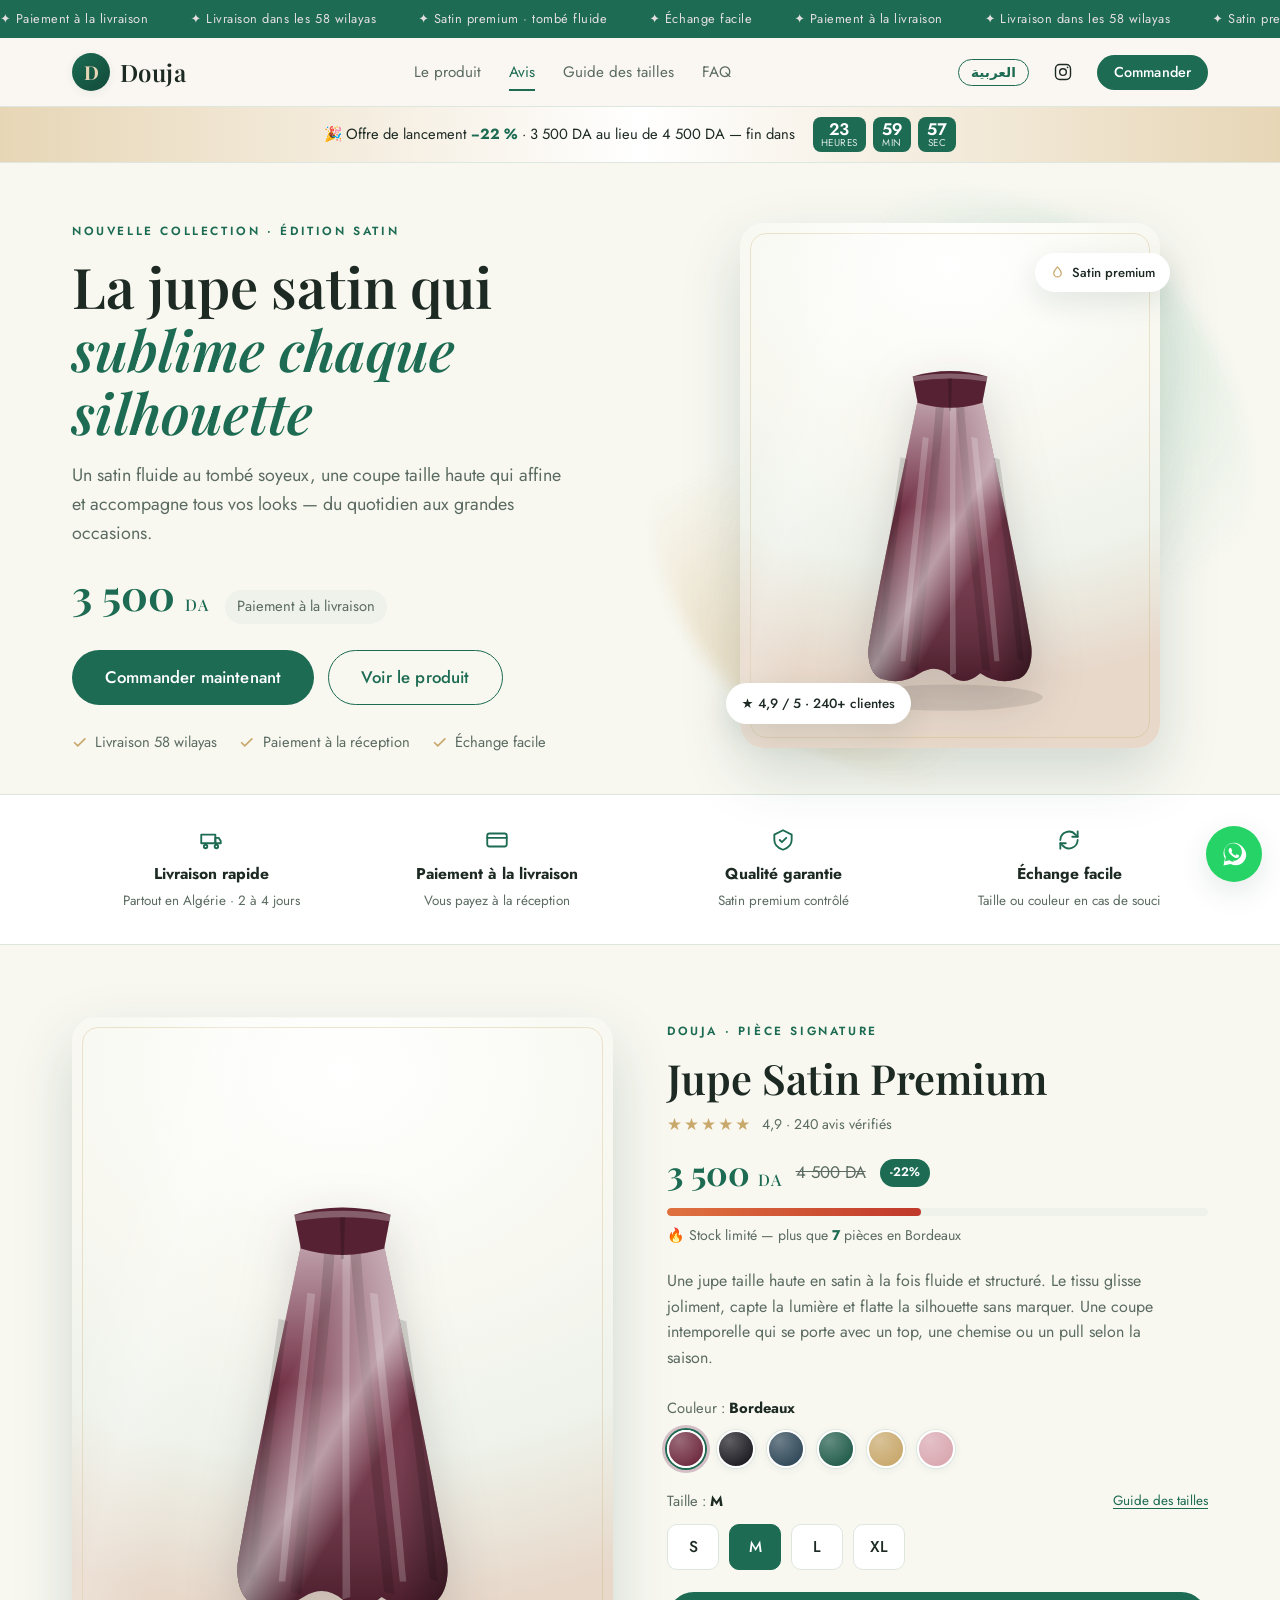
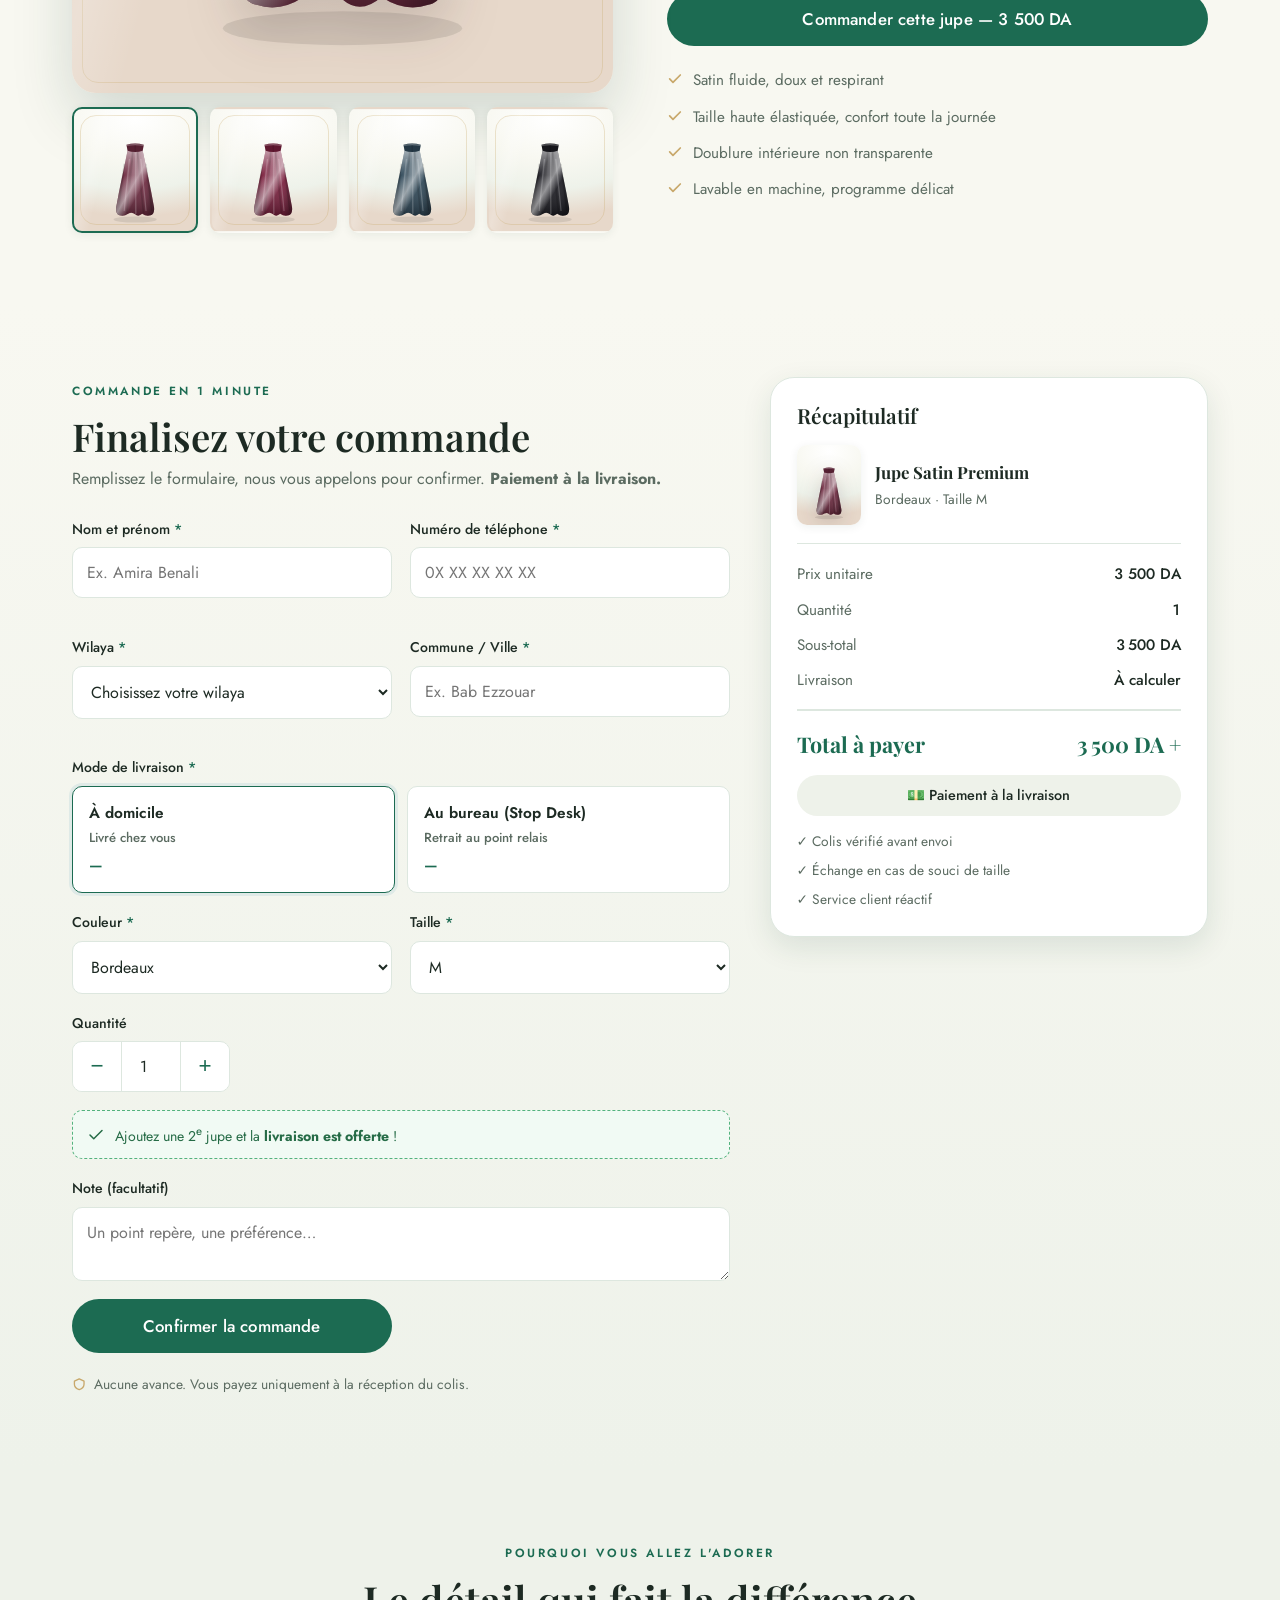
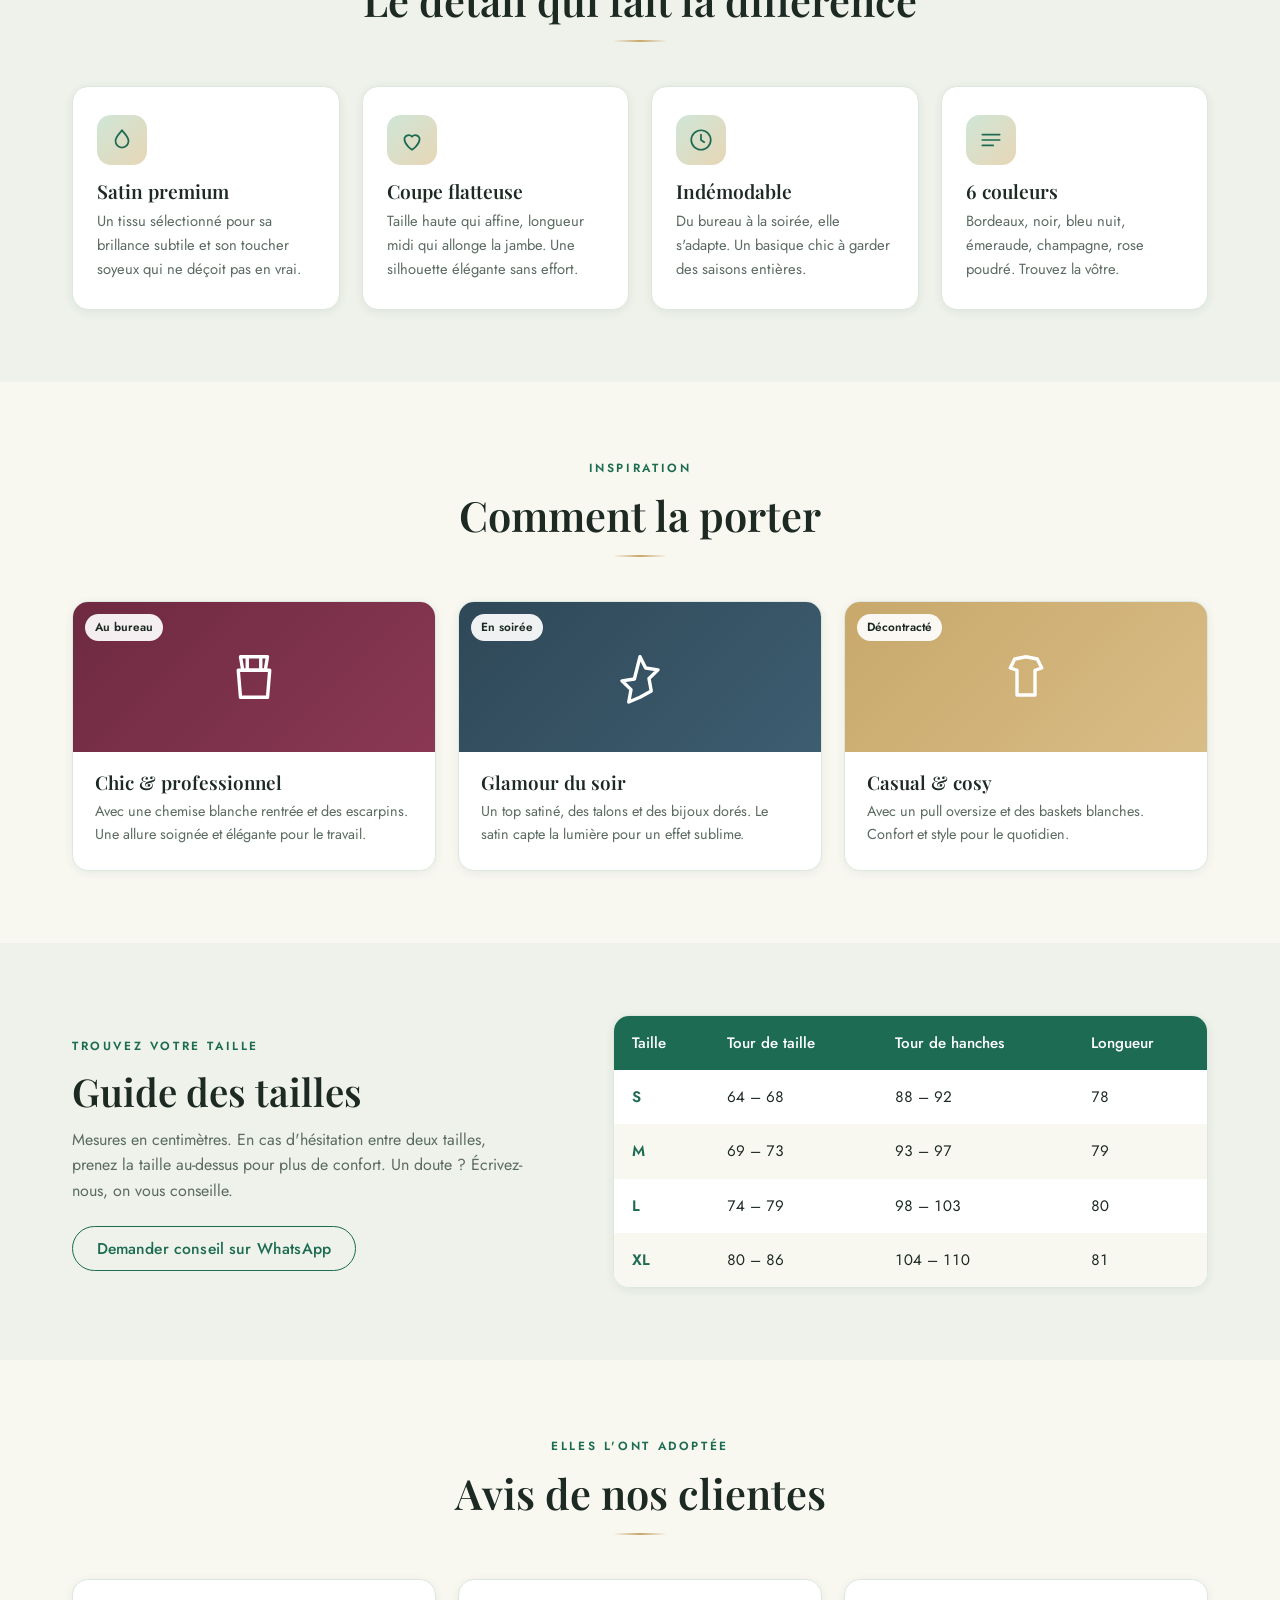
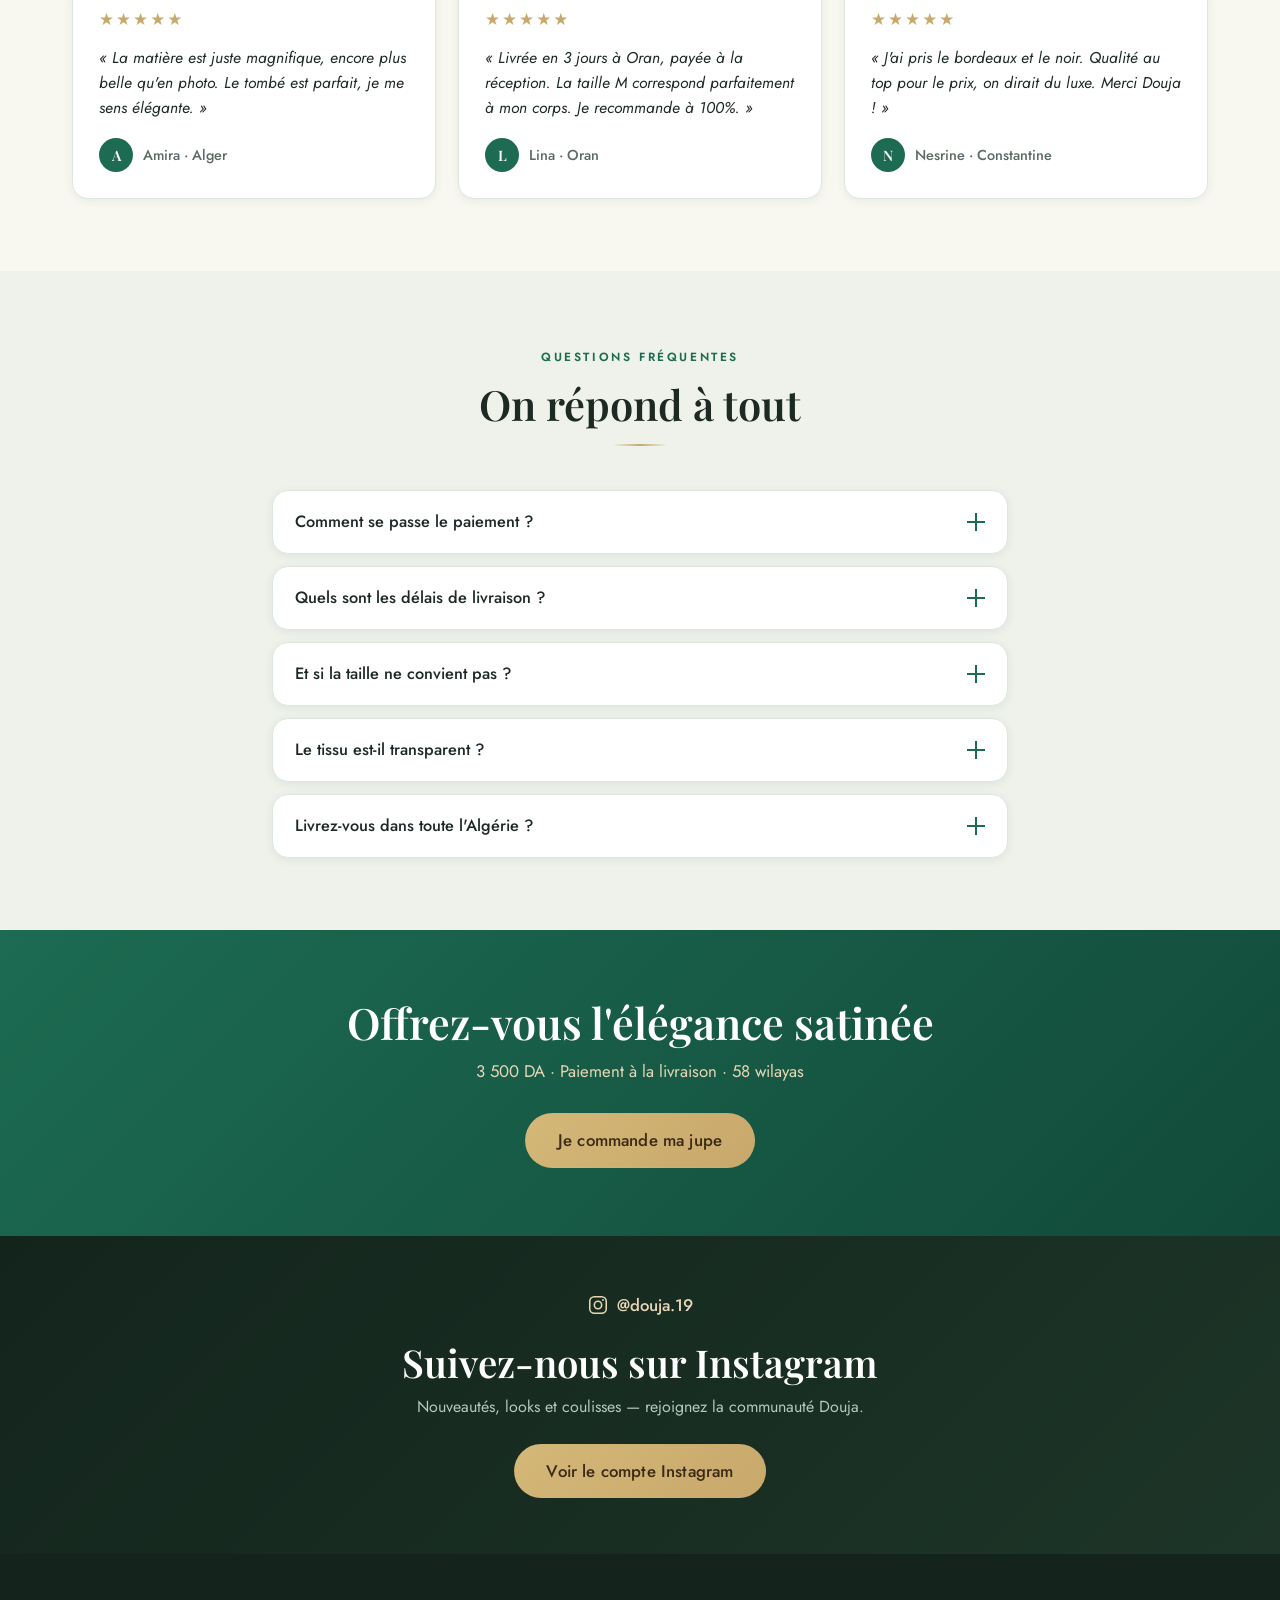
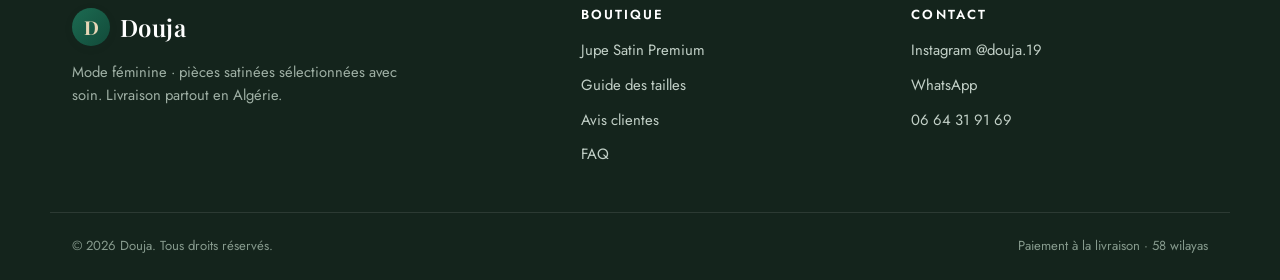
==== index.html @ 41f01203 "Palette verte emeraude/or, commande remontee apres le produit, correction chevauchement boutons mobi" ====
<!DOCTYPE html>
<html lang="fr">
<head>
<meta charset="UTF-8" />
<meta name="viewport" content="width=device-width, initial-scale=1" />
<title>Douja · Jupe Satin Premium — 3500 DA | Livraison 58 wilayas</title>
<meta name="description" content="Jupe en satin premium au tombé fluide et élégant. 3500 DA. Paiement à la livraison partout en Algérie. Commandez en 1 minute." />
<meta name="theme-color" content="#1c6b52" />
<meta name="robots" content="index, follow" />
<link rel="canonical" href="https://youcef1712.github.io/douja-boutique/" />

<!-- Open Graph (partage Instagram / WhatsApp / Facebook) -->
<meta property="og:type" content="product" />
<meta property="og:site_name" content="Douja" />
<meta property="og:title" content="Jupe Satin Premium — Douja" />
<meta property="og:description" content="Élégance satinée · 3500 DA · Paiement à la livraison · 58 wilayas" />
<meta property="og:image" content="https://youcef1712.github.io/douja-boutique/images/og.svg" />
<meta property="og:image:width" content="1200" />
<meta property="og:image:height" content="630" />
<meta property="og:url" content="https://youcef1712.github.io/douja-boutique/" />
<meta property="og:locale" content="fr_DZ" />
<meta property="og:locale:alternate" content="ar_DZ" />

<!-- Twitter Card -->
<meta name="twitter:card" content="summary_large_image" />
<meta name="twitter:title" content="Jupe Satin Premium — Douja" />
<meta name="twitter:description" content="Élégance satinée · 3500 DA · Paiement à la livraison · 58 wilayas" />
<meta name="twitter:image" content="https://youcef1712.github.io/douja-boutique/images/og.svg" />

<!-- Mobile / PWA -->
<meta name="apple-mobile-web-app-capable" content="yes" />
<meta name="apple-mobile-web-app-title" content="Douja" />
<meta name="mobile-web-app-capable" content="yes" />

<!-- Favicon (logo D) -->
<link rel="icon" href="data:image/svg+xml,%3Csvg xmlns='http://www.w3.org/2000/svg' viewBox='0 0 64 64'%3E%3Ccircle cx='32' cy='32' r='32' fill='%231c6b52'/%3E%3Ctext x='32' y='45' font-family='Georgia,serif' font-size='40' fill='%23e7d6b6' text-anchor='middle'%3ED%3C/text%3E%3C/svg%3E" />
<link rel="apple-touch-icon" href="data:image/svg+xml,%3Csvg xmlns='http://www.w3.org/2000/svg' viewBox='0 0 64 64'%3E%3Ccircle cx='32' cy='32' r='32' fill='%231c6b52'/%3E%3Ctext x='32' y='45' font-family='Georgia,serif' font-size='40' fill='%23e7d6b6' text-anchor='middle'%3ED%3C/text%3E%3C/svg%3E" />
<link rel="manifest" href="site.webmanifest" />

<!-- Données structurées (SEO / Google) -->
<script type="application/ld+json">
{
  "@context": "https://schema.org/",
  "@type": "Product",
  "name": "Jupe Satin Premium",
  "description": "Jupe en satin premium, taille haute, tombé fluide. Disponible en 6 couleurs.",
  "brand": { "@type": "Brand", "name": "Douja" },
  "aggregateRating": { "@type": "AggregateRating", "ratingValue": "4.9", "reviewCount": "240" },
  "offers": {
    "@type": "Offer",
    "priceCurrency": "DZD",
    "price": "3500",
    "availability": "https://schema.org/InStock",
    "areaServed": "DZ"
  }
}
</script>

<link rel="preconnect" href="https://fonts.googleapis.com" />
<link rel="preconnect" href="https://fonts.gstatic.com" crossorigin />
<link href="https://fonts.googleapis.com/css2?family=Playfair+Display:ital,wght@0,500;0,600;0,700;1,500&family=Jost:wght@300;400;500;600&display=swap" rel="stylesheet" />
<link rel="stylesheet" href="css/styles.css" />
</head>
<body>

<!-- Barre d'annonce -->
<div class="announce">
  <div class="announce__track">
    <span data-i18n="ann.cod">✦ Paiement à la livraison</span>
    <span data-i18n="ann.deliver">✦ Livraison dans les 58 wilayas</span>
    <span data-i18n="ann.satin">✦ Satin premium · tombé fluide</span>
    <span data-i18n="ann.exchange">✦ Échange facile</span>
    <span data-i18n="ann.cod">✦ Paiement à la livraison</span>
    <span data-i18n="ann.deliver">✦ Livraison dans les 58 wilayas</span>
    <span data-i18n="ann.satin">✦ Satin premium · tombé fluide</span>
    <span data-i18n="ann.exchange">✦ Échange facile</span>
  </div>
</div>

<!-- Header -->
<header class="header" id="top">
  <div class="container header__inner">
    <a href="#top" class="brand" aria-label="Douja, accueil">
      <span class="brand__mark">D</span>
      <span class="brand__name">Douja</span>
    </a>
    <nav class="nav" aria-label="Navigation principale">
      <a href="#produit" data-i18n="nav.product">Le produit</a>
      <a href="#avis" data-i18n="nav.reviews">Avis</a>
      <a href="#guide" data-i18n="nav.sizes">Guide des tailles</a>
      <a href="#faq" data-i18n="nav.faq">FAQ</a>
    </nav>
    <div class="header__actions">
      <button class="lang-btn" id="langBtn" aria-label="Changer de langue / تغيير اللغة">العربية</button>
      <a class="icon-link" href="https://www.instagram.com/douja.19" target="_blank" rel="noopener" aria-label="Instagram Douja">
        <svg viewBox="0 0 24 24" width="20" height="20" fill="none" stroke="currentColor" stroke-width="1.7"><rect x="3" y="3" width="18" height="18" rx="5"/><circle cx="12" cy="12" r="4"/><circle cx="17.5" cy="6.5" r="1" fill="currentColor" stroke="none"/></svg>
      </a>
      <a class="btn btn--primary btn--sm" href="#commander" data-i18n="cta.order">Commander</a>
    </div>
  </div>
</header>

<!-- Bande promo + compte à rebours -->
<div class="promo-strip">
  <div class="container promo-strip__inner">
    <span class="promo-strip__txt" data-i18n="promo.txt">🎉 Offre de lancement <b>−22 %</b> · 3 500 DA au lieu de 4 500 DA — fin dans</span>
    <span class="countdown" id="countdown" aria-label="Temps restant de l'offre">
      <span class="cd"><b id="cdH">00</b><small data-i18n="cd.hours">HEURES</small></span>
      <span class="cd"><b id="cdM">00</b><small data-i18n="cd.min">MIN</small></span>
      <span class="cd"><b id="cdS">00</b><small data-i18n="cd.sec">SEC</small></span>
    </span>
  </div>
</div>

<!-- Hero -->
<section class="hero">
  <div class="container hero__grid">
    <div class="hero__copy">
      <span class="eyebrow" data-i18n="hero.eyebrow">Nouvelle collection · Édition satin</span>
      <h1 data-i18n="hero.title">La jupe satin qui<br><em>sublime chaque silhouette</em></h1>
      <p class="lede" data-i18n="hero.lede">Un satin fluide au tombé soyeux, une coupe taille haute qui affine et accompagne tous vos looks — du quotidien aux grandes occasions.</p>

      <div class="hero__price">
        <span class="price">3 500 <small>DA</small></span>
        <span class="price-note" data-i18n="price.note">Paiement à la livraison</span>
      </div>

      <div class="hero__cta">
        <a href="#commander" class="btn btn--primary btn--lg" data-i18n="hero.cta1">Commander maintenant</a>
        <a href="#produit" class="btn btn--ghost btn--lg" data-i18n="hero.cta2">Voir le produit</a>
      </div>

      <ul class="hero__trust">
        <li><svg viewBox="0 0 24 24" class="ic"><path d="M20 6 9 17l-5-5"/></svg> <span data-i18n="hero.trust1">Livraison 58 wilayas</span></li>
        <li><svg viewBox="0 0 24 24" class="ic"><path d="M20 6 9 17l-5-5"/></svg> <span data-i18n="hero.trust2">Paiement à la réception</span></li>
        <li><svg viewBox="0 0 24 24" class="ic"><path d="M20 6 9 17l-5-5"/></svg> <span data-i18n="hero.trust3">Échange facile</span></li>
      </ul>
    </div>

    <div class="hero__visual">
      <div class="hero__card">
        <div class="product-photo" data-color="#6e2a40" id="heroPhoto" role="img" aria-label="Jupe satin"></div>
        <div class="hero__badge" data-i18n="hero.badge">★ 4,9 / 5 · 240+ clientes</div>
        <div class="hero__chip">
          <svg viewBox="0 0 24 24" fill="none" stroke="currentColor" stroke-width="2" stroke-linecap="round" stroke-linejoin="round"><path d="M12 3c3 4 6 6 6 10a6 6 0 0 1-12 0c0-4 3-6 6-10z"/></svg>
          <span data-i18n="hero.chip">Satin premium</span>
        </div>
      </div>
      <div class="hero__blob"></div>
    </div>
  </div>
</section>

<!-- Bandeau de confiance -->
<section class="trust-bar">
  <div class="container trust-bar__grid">
    <div class="trust">
      <svg viewBox="0 0 24 24" class="ic-lg"><path d="M3 7h13v8H3z"/><path d="M16 10h3l2 3v2h-5z"/><circle cx="7" cy="18" r="1.6"/><circle cx="17" cy="18" r="1.6"/></svg>
      <b data-i18n="trust.fast.t">Livraison rapide</b><span data-i18n="trust.fast.s">Partout en Algérie · 2 à 4 jours</span>
    </div>
    <div class="trust">
      <svg viewBox="0 0 24 24" class="ic-lg"><rect x="3" y="6" width="18" height="12" rx="2"/><path d="M3 10h18"/></svg>
      <b data-i18n="trust.cod.t">Paiement à la livraison</b><span data-i18n="trust.cod.s">Vous payez à la réception</span>
    </div>
    <div class="trust">
      <svg viewBox="0 0 24 24" class="ic-lg"><path d="M12 3l8 4v5c0 5-3.5 7.5-8 9-4.5-1.5-8-4-8-9V7z"/><path d="M9 12l2 2 4-4"/></svg>
      <b data-i18n="trust.qual.t">Qualité garantie</b><span data-i18n="trust.qual.s">Satin premium contrôlé</span>
    </div>
    <div class="trust">
      <svg viewBox="0 0 24 24" class="ic-lg"><path d="M4 12a8 8 0 0 1 14-5l2 2"/><path d="M20 4v5h-5"/><path d="M20 12a8 8 0 0 1-14 5l-2-2"/><path d="M4 20v-5h5"/></svg>
      <b data-i18n="trust.exch.t">Échange facile</b><span data-i18n="trust.exch.s">Taille ou couleur en cas de souci</span>
    </div>
  </div>
</section>

<!-- Produit -->
<section class="section" id="produit">
  <div class="container product">
    <div class="product__gallery">
      <div class="product__main product-photo" id="mainPhoto" data-color="#6e2a40" role="img" aria-label="Jupe satin couleur sélectionnée"></div>
      <div class="product__thumbs" id="thumbs">
        <button class="thumb is-active product-photo" data-img="1" data-color="#6e2a40" aria-label="Vue 1"></button>
        <button class="thumb product-photo" data-img="2" data-color="#7a1f3d" aria-label="Vue 2"></button>
        <button class="thumb product-photo" data-img="3" data-color="#2f4858" aria-label="Vue 3"></button>
        <button class="thumb product-photo" data-img="4" data-color="#1c1c22" aria-label="Vue 4"></button>
      </div>
    </div>

    <div class="product__info">
      <span class="eyebrow" data-i18n="prod.eyebrow">Douja · Pièce signature</span>
      <h2 data-i18n="prod.title">Jupe Satin Premium</h2>
      <div class="rating">
        <span class="stars" aria-hidden="true">★★★★★</span>
        <span class="rating__text" data-i18n="prod.rating">4,9 · 240 avis vérifiés</span>
      </div>

      <div class="product__price">
        <span class="price price--md">3 500 <small>DA</small></span>
        <span class="price-strike">4 500 DA</span>
        <span class="tag-sale">-22%</span>
      </div>

      <div class="stock">
        <div class="stock__bar"><span id="stockFill" style="width:30%"></span></div>
        <p class="stock__txt"><span data-i18n="stock.pre">🔥 Stock limité — plus que</span> <strong id="stockLeft">7</strong> <span data-i18n="stock.mid">pièces en</span> <span id="stockColor">Bordeaux</span></p>
      </div>

      <p class="product__desc" data-i18n="prod.desc">Une jupe taille haute en satin à la fois fluide et structuré. Le tissu glisse joliment, capte la lumière et flatte la silhouette sans marquer. Une coupe intemporelle qui se porte avec un top, une chemise ou un pull selon la saison.</p>

      <!-- Couleur -->
      <div class="opt">
        <div class="opt__label"><span data-i18n="opt.color">Couleur :</span> <strong id="colorName">Bordeaux</strong></div>
        <div class="swatches" id="swatches" role="radiogroup" aria-label="Couleur">
          <button class="swatch is-active" style="--c:#6e2a40" data-name="Bordeaux" role="radio" aria-checked="true" aria-label="Bordeaux"></button>
          <button class="swatch" style="--c:#1c1c22" data-name="Noir" role="radio" aria-checked="false" aria-label="Noir"></button>
          <button class="swatch" style="--c:#2f4858" data-name="Bleu nuit" role="radio" aria-checked="false" aria-label="Bleu nuit"></button>
          <button class="swatch" style="--c:#1f5c4a" data-name="Émeraude" role="radio" aria-checked="false" aria-label="Émeraude"></button>
          <button class="swatch" style="--c:#c8a86b" data-name="Champagne" role="radio" aria-checked="false" aria-label="Champagne"></button>
          <button class="swatch" style="--c:#d9a7b0" data-name="Rose poudré" role="radio" aria-checked="false" aria-label="Rose poudré"></button>
        </div>
      </div>

      <!-- Taille -->
      <div class="opt">
        <div class="opt__label"><span data-i18n="opt.size">Taille :</span> <strong id="sizeName">M</strong> <a href="#guide" class="opt__guide" data-i18n="opt.guide">Guide des tailles</a></div>
        <div class="sizes" id="sizes" role="radiogroup" aria-label="Taille">
          <button class="size" data-size="S" role="radio" aria-checked="false">S</button>
          <button class="size is-active" data-size="M" role="radio" aria-checked="true">M</button>
          <button class="size" data-size="L" role="radio" aria-checked="false">L</button>
          <button class="size" data-size="XL" role="radio" aria-checked="false">XL</button>
        </div>
      </div>

      <a href="#commander" class="btn btn--primary btn--lg btn--block" id="toOrderBtn" data-i18n="cta.orderThis">Commander cette jupe — 3 500 DA</a>

      <ul class="product__points">
        <li><svg viewBox="0 0 24 24" class="ic"><path d="M20 6 9 17l-5-5"/></svg> <span data-i18n="prod.p1">Satin fluide, doux et respirant</span></li>
        <li><svg viewBox="0 0 24 24" class="ic"><path d="M20 6 9 17l-5-5"/></svg> <span data-i18n="prod.p2">Taille haute élastiquée, confort toute la journée</span></li>
        <li><svg viewBox="0 0 24 24" class="ic"><path d="M20 6 9 17l-5-5"/></svg> <span data-i18n="prod.p3">Doublure intérieure non transparente</span></li>
        <li><svg viewBox="0 0 24 24" class="ic"><path d="M20 6 9 17l-5-5"/></svg> <span data-i18n="prod.p4">Lavable en machine, programme délicat</span></li>
      </ul>
    </div>
  </div>
</section>

<!-- Atouts -->
<section class="section section--soft" id="atouts">
  <div class="container">
    <div class="section__head">
      <span class="eyebrow" data-i18n="feat.eyebrow">Pourquoi vous allez l'adorer</span>
      <h2 data-i18n="feat.head">Le détail qui fait la différence</h2>
    </div>
    <div class="features">
      <article class="feature">
        <div class="feature__ic"><svg viewBox="0 0 24 24"><path d="M12 3c3 4 6 6 6 10a6 6 0 0 1-12 0c0-4 3-6 6-10z"/></svg></div>
        <h3 data-i18n="feat1.t">Satin premium</h3>
        <p data-i18n="feat1.p">Un tissu sélectionné pour sa brillance subtile et son toucher soyeux qui ne déçoit pas en vrai.</p>
      </article>
      <article class="feature">
        <div class="feature__ic"><svg viewBox="0 0 24 24"><path d="M12 21s-7-4.5-7-10a4 4 0 0 1 7-2 4 4 0 0 1 7 2c0 5.5-7 10-7 10z"/></svg></div>
        <h3 data-i18n="feat2.t">Coupe flatteuse</h3>
        <p data-i18n="feat2.p">Taille haute qui affine, longueur midi qui allonge la jambe. Une silhouette élégante sans effort.</p>
      </article>
      <article class="feature">
        <div class="feature__ic"><svg viewBox="0 0 24 24"><circle cx="12" cy="12" r="9"/><path d="M12 7v5l3 2"/></svg></div>
        <h3 data-i18n="feat3.t">Indémodable</h3>
        <p data-i18n="feat3.p">Du bureau à la soirée, elle s'adapte. Un basique chic à garder des saisons entières.</p>
      </article>
      <article class="feature">
        <div class="feature__ic"><svg viewBox="0 0 24 24"><path d="M4 7h16M4 12h16M4 17h10"/></svg></div>
        <h3 data-i18n="feat4.t">6 couleurs</h3>
        <p data-i18n="feat4.p">Bordeaux, noir, bleu nuit, émeraude, champagne, rose poudré. Trouvez la vôtre.</p>
      </article>
    </div>
  </div>
</section>

<!-- Lookbook -->
<section class="section" id="looks">
  <div class="container">
    <div class="section__head">
      <span class="eyebrow" data-i18n="looks.eyebrow">Inspiration</span>
      <h2 data-i18n="looks.head">Comment la porter</h2>
    </div>
    <div class="looks">
      <article class="look">
        <div class="look__top">
          <span class="look__tag" data-i18n="look1.tag">Au bureau</span>
          <svg viewBox="0 0 24 24"><path d="M6 3h12l-1 6H7z"/><path d="M5 9h14l-1 12H6z"/><path d="M9 3v6M15 3v6"/></svg>
        </div>
        <div class="look__body">
          <h3 data-i18n="look1.t">Chic & professionnel</h3>
          <p data-i18n="look1.p">Avec une chemise blanche rentrée et des escarpins. Une allure soignée et élégante pour le travail.</p>
        </div>
      </article>
      <article class="look">
        <div class="look__top">
          <span class="look__tag" data-i18n="look2.tag">En soirée</span>
          <svg viewBox="0 0 24 24"><path d="M12 3l2.5 5 5.5.8-4 3.9 1 5.5L12 21l-5 2.1 1-5.5-4-3.9 5.5-.8z"/></svg>
        </div>
        <div class="look__body">
          <h3 data-i18n="look2.t">Glamour du soir</h3>
          <p data-i18n="look2.p">Un top satiné, des talons et des bijoux dorés. Le satin capte la lumière pour un effet sublime.</p>
        </div>
      </article>
      <article class="look">
        <div class="look__top">
          <span class="look__tag" data-i18n="look3.tag">Décontracté</span>
          <svg viewBox="0 0 24 24"><path d="M7 4l5-1 5 1 2 4-3 1v11H8V9L5 8z"/></svg>
        </div>
        <div class="look__body">
          <h3 data-i18n="look3.t">Casual & cosy</h3>
          <p data-i18n="look3.p">Avec un pull oversize et des baskets blanches. Confort et style pour le quotidien.</p>
        </div>
      </article>
    </div>
  </div>
</section>

<!-- Guide des tailles -->
<section class="section section--soft" id="guide">
  <div class="container guide">
    <div class="guide__intro">
      <span class="eyebrow" data-i18n="guide.eyebrow">Trouvez votre taille</span>
      <h2 data-i18n="guide.head">Guide des tailles</h2>
      <p data-i18n="guide.p">Mesures en centimètres. En cas d'hésitation entre deux tailles, prenez la taille au-dessus pour plus de confort. Un doute ? Écrivez-nous, on vous conseille.</p>
      <a class="btn btn--ghost" href="https://wa.me/213664319169" target="_blank" rel="noopener" data-i18n="guide.btn">Demander conseil sur WhatsApp</a>
    </div>
    <div class="guide__table-wrap">
      <table class="guide__table">
        <thead>
          <tr><th data-i18n="th.size">Taille</th><th data-i18n="th.waist">Tour de taille</th><th data-i18n="th.hip">Tour de hanches</th><th data-i18n="th.len">Longueur</th></tr>
        </thead>
        <tbody>
          <tr><td>S</td><td>64 – 68</td><td>88 – 92</td><td>78</td></tr>
          <tr><td>M</td><td>69 – 73</td><td>93 – 97</td><td>79</td></tr>
          <tr><td>L</td><td>74 – 79</td><td>98 – 103</td><td>80</td></tr>
          <tr><td>XL</td><td>80 – 86</td><td>104 – 110</td><td>81</td></tr>
        </tbody>
      </table>
    </div>
  </div>
</section>

<!-- Avis -->
<section class="section" id="avis">
  <div class="container">
    <div class="section__head">
      <span class="eyebrow" data-i18n="rev.eyebrow">Elles l'ont adoptée</span>
      <h2 data-i18n="rev.head">Avis de nos clientes</h2>
    </div>
    <div class="reviews">
      <article class="review">
        <div class="stars">★★★★★</div>
        <p data-i18n="rev1.p">« La matière est juste magnifique, encore plus belle qu'en photo. Le tombé est parfait, je me sens élégante. »</p>
        <div class="review__who"><span class="avatar">A</span> <span data-i18n="rev1.who">Amira · Alger</span></div>
      </article>
      <article class="review">
        <div class="stars">★★★★★</div>
        <p data-i18n="rev2.p">« Livrée en 3 jours à Oran, payée à la réception. La taille M correspond parfaitement à mon corps. Je recommande à 100%. »</p>
        <div class="review__who"><span class="avatar">L</span> <span data-i18n="rev2.who">Lina · Oran</span></div>
      </article>
      <article class="review">
        <div class="stars">★★★★★</div>
        <p data-i18n="rev3.p">« J'ai pris le bordeaux et le noir. Qualité au top pour le prix, on dirait du luxe. Merci Douja ! »</p>
        <div class="review__who"><span class="avatar">N</span> <span data-i18n="rev3.who">Nesrine · Constantine</span></div>
      </article>
    </div>
  </div>
</section>

<!-- COMMANDE -->
<section class="section order" id="commander">
  <div class="container order__grid">
    <div class="order__form-wrap">
      <span class="eyebrow" data-i18n="order.eyebrow">Commande en 1 minute</span>
      <h2 data-i18n="order.head">Finalisez votre commande</h2>
      <p class="order__sub" data-i18n="order.sub">Remplissez le formulaire, nous vous appelons pour confirmer. <strong>Paiement à la livraison.</strong></p>

      <form class="form" id="orderForm" novalidate>
        <div class="field">
          <label for="fullname"><span data-i18n="f.name">Nom et prénom</span> <span class="req">*</span></label>
          <input id="fullname" name="fullname" type="text" autocomplete="name" placeholder="Ex. Amira Benali" data-i18n-ph="ph.name" required />
          <small class="error" data-for="fullname"></small>
        </div>

        <div class="field">
          <label for="phone"><span data-i18n="f.phone">Numéro de téléphone</span> <span class="req">*</span></label>
          <input id="phone" name="phone" type="tel" inputmode="tel" autocomplete="tel" placeholder="0X XX XX XX XX" data-i18n-ph="ph.phone" required />
          <small class="error" data-for="phone"></small>
        </div>

        <div class="field">
          <label for="wilaya"><span data-i18n="f.wilaya">Wilaya</span> <span class="req">*</span></label>
          <select id="wilaya" name="wilaya" required>
            <option value="" selected disabled data-i18n="ph.wilaya">Choisissez votre wilaya</option>
          </select>
          <small class="error" data-for="wilaya"></small>
        </div>

        <div class="field">
          <label for="commune"><span data-i18n="f.commune">Commune / Ville</span> <span class="req">*</span></label>
          <input id="commune" name="commune" type="text" placeholder="Ex. Bab Ezzouar" data-i18n-ph="ph.commune" required />
          <small class="error" data-for="commune"></small>
        </div>

        <div class="field field--full">
          <label><span data-i18n="f.delivery">Mode de livraison</span> <span class="req">*</span></label>
          <div class="radio-cards" id="delivery">
            <label class="radio-card is-active">
              <input type="radio" name="delivery" value="domicile" checked />
              <span class="radio-card__title" data-i18n="del.home.t">À domicile</span>
              <span class="radio-card__desc" data-i18n="del.home.d">Livré chez vous</span>
              <span class="radio-card__price" data-fee="domicile">—</span>
            </label>
            <label class="radio-card">
              <input type="radio" name="delivery" value="stopdesk" />
              <span class="radio-card__title" data-i18n="del.desk.t">Au bureau (Stop Desk)</span>
              <span class="radio-card__desc" data-i18n="del.desk.d">Retrait au point relais</span>
              <span class="radio-card__price" data-fee="stopdesk">—</span>
            </label>
          </div>
        </div>

        <div class="field">
          <label for="orderColor"><span data-i18n="f.color">Couleur</span> <span class="req">*</span></label>
          <select id="orderColor" name="color" required>
            <option value="Bordeaux" data-i18n="col.bordeaux">Bordeaux</option>
            <option value="Noir" data-i18n="col.noir">Noir</option>
            <option value="Bleu nuit" data-i18n="col.bleu">Bleu nuit</option>
            <option value="Émeraude" data-i18n="col.emeraude">Émeraude</option>
            <option value="Champagne" data-i18n="col.champagne">Champagne</option>
            <option value="Rose poudré" data-i18n="col.rose">Rose poudré</option>
          </select>
        </div>

        <div class="field">
          <label for="orderSize"><span data-i18n="f.size">Taille</span> <span class="req">*</span></label>
          <select id="orderSize" name="size" required>
            <option value="S">S</option>
            <option value="M" selected>M</option>
            <option value="L">L</option>
            <option value="XL">XL</option>
          </select>
        </div>

        <div class="field">
          <label for="qty" data-i18n="f.qty">Quantité</label>
          <div class="stepper">
            <button type="button" class="stepper__btn" data-step="-1" aria-label="Diminuer">−</button>
            <input id="qty" name="qty" type="number" min="1" max="10" value="1" inputmode="numeric" readonly />
            <button type="button" class="stepper__btn" data-step="1" aria-label="Augmenter">+</button>
          </div>
        </div>

        <div class="bundle-nudge" id="bundleNudge">
          <svg viewBox="0 0 24 24" fill="none" stroke-width="2" stroke-linecap="round" stroke-linejoin="round"><path d="M20 6 9 17l-5-5"/></svg>
          <span id="bundleText">Ajoutez une 2<sup>e</sup> jupe et la <strong>livraison est offerte</strong> !</span>
        </div>

        <div class="field field--full">
          <label for="note" data-i18n="f.note">Note (facultatif)</label>
          <textarea id="note" name="note" rows="2" placeholder="Un point repère, une préférence…" data-i18n-ph="ph.note"></textarea>
        </div>

        <button type="submit" class="btn btn--primary btn--lg btn--block" id="submitBtn" data-i18n="f.submit">
          Confirmer la commande
        </button>
        <p class="form__reassure">
          <svg viewBox="0 0 24 24" class="ic"><path d="M12 3l8 4v5c0 5-3.5 7.5-8 9-4.5-1.5-8-4-8-9V7z"/></svg>
          <span data-i18n="f.reassure">Aucune avance. Vous payez uniquement à la réception du colis.</span>
        </p>
      </form>
    </div>

    <!-- Récapitulatif -->
    <aside class="order__summary">
      <div class="summary">
        <h3 data-i18n="sum.title">Récapitulatif</h3>
        <div class="summary__item">
          <div class="summary__photo product-photo" id="summaryPhoto" data-color="#6e2a40"></div>
          <div>
            <b data-i18n="sum.prodName">Jupe Satin Premium</b>
            <span id="summaryVariant" class="summary__variant">Bordeaux · Taille M</span>
          </div>
        </div>
        <dl class="summary__lines">
          <div><dt data-i18n="sum.unit">Prix unitaire</dt><dd>3 500 DA</dd></div>
          <div><dt data-i18n="sum.qty">Quantité</dt><dd id="sumQty">1</dd></div>
          <div><dt data-i18n="sum.sub">Sous-total</dt><dd id="sumSub">3 500 DA</dd></div>
          <div><dt><span data-i18n="sum.ship">Livraison</span> <span id="sumWilaya" class="muted"></span></dt><dd id="sumShip">—</dd></div>
        </dl>
        <div class="summary__total">
          <span data-i18n="sum.total">Total à payer</span>
          <span id="sumTotal">—</span>
        </div>
        <p class="summary__cod" data-i18n="sum.cod">💵 Paiement à la livraison</p>
        <ul class="summary__assure">
          <li data-i18n="sum.a1">✓ Colis vérifié avant envoi</li>
          <li data-i18n="sum.a2">✓ Échange en cas de souci de taille</li>
          <li data-i18n="sum.a3">✓ Service client réactif</li>
        </ul>
      </div>
    </aside>
  </div>
</section>

<!-- FAQ -->
<section class="section section--soft" id="faq">
  <div class="container faq">
    <div class="section__head">
      <span class="eyebrow" data-i18n="faq.eyebrow">Questions fréquentes</span>
      <h2 data-i18n="faq.head">On répond à tout</h2>
    </div>
    <div class="accordion" id="accordion">
      <details>
        <summary><span data-i18n="q1">Comment se passe le paiement ?</span><span class="acc__plus"></span></summary>
        <p data-i18n="a1">Vous payez en espèces, à la réception du colis. Aucune avance ni carte bancaire n'est demandée.</p>
      </details>
      <details>
        <summary><span data-i18n="q2">Quels sont les délais de livraison ?</span><span class="acc__plus"></span></summary>
        <p data-i18n="a2">Comptez 2 à 4 jours ouvrables selon votre wilaya. Nous vous appelons pour confirmer avant l'expédition.</p>
      </details>
      <details>
        <summary><span data-i18n="q3">Et si la taille ne convient pas ?</span><span class="acc__plus"></span></summary>
        <p data-i18n="a3">Pas d'inquiétude : on organise un échange de taille ou de couleur. Contactez-nous via WhatsApp ou Instagram.</p>
      </details>
      <details>
        <summary><span data-i18n="q4">Le tissu est-il transparent ?</span><span class="acc__plus"></span></summary>
        <p data-i18n="a4">Non. La jupe est doublée à l'intérieur pour un rendu opaque et confortable.</p>
      </details>
      <details>
        <summary><span data-i18n="q5">Livrez-vous dans toute l'Algérie ?</span><span class="acc__plus"></span></summary>
        <p data-i18n="a5">Oui, nous livrons dans les 58 wilayas, à domicile ou au bureau (stop desk).</p>
      </details>
    </div>
  </div>
</section>

<!-- CTA final -->
<section class="cta-final">
  <div class="container cta-final__inner">
    <h2 data-i18n="cta.head">Offrez-vous l'élégance satinée</h2>
    <p data-i18n="cta.p">3 500 DA · Paiement à la livraison · 58 wilayas</p>
    <a href="#commander" class="btn btn--gold btn--lg" data-i18n="cta.btn">Je commande ma jupe</a>
  </div>
</section>

<!-- Bandeau Instagram -->
<section class="insta">
  <div class="container">
    <span class="insta__handle">
      <svg viewBox="0 0 24 24" fill="none" stroke="currentColor" stroke-width="1.7"><rect x="3" y="3" width="18" height="18" rx="5"/><circle cx="12" cy="12" r="4"/><circle cx="17.5" cy="6.5" r="1" fill="currentColor" stroke="none"/></svg>
      @douja.19
    </span>
    <h2 data-i18n="insta.head">Suivez-nous sur Instagram</h2>
    <p data-i18n="insta.p">Nouveautés, looks et coulisses — rejoignez la communauté Douja.</p>
    <a class="btn btn--lg" href="https://www.instagram.com/douja.19" target="_blank" rel="noopener" data-i18n="insta.btn">Voir le compte Instagram</a>
  </div>
</section>

<!-- Footer -->
<footer class="footer">
  <div class="container footer__grid">
    <div class="footer__brand">
      <a href="#top" class="brand brand--light">
        <span class="brand__mark">D</span><span class="brand__name">Douja</span>
      </a>
      <p data-i18n="foot.brandP">Mode féminine · pièces satinées sélectionnées avec soin. Livraison partout en Algérie.</p>
    </div>
    <div class="footer__col">
      <h4 data-i18n="foot.shop">Boutique</h4>
      <a href="#produit" data-i18n="foot.l1">Jupe Satin Premium</a>
      <a href="#guide" data-i18n="foot.l2">Guide des tailles</a>
      <a href="#avis" data-i18n="foot.l3">Avis clientes</a>
      <a href="#faq" data-i18n="foot.l4">FAQ</a>
    </div>
    <div class="footer__col">
      <h4 data-i18n="foot.contact">Contact</h4>
      <a href="https://www.instagram.com/douja.19" target="_blank" rel="noopener">Instagram @douja.19</a>
      <a href="https://wa.me/213664319169" target="_blank" rel="noopener">WhatsApp</a>
      <a href="tel:+213664319169">06 64 31 91 69</a>
    </div>
  </div>
  <div class="footer__bottom container">
    <span>© <span id="year"></span> Douja. <span data-i18n="foot.rights">Tous droits réservés.</span></span>
    <span data-i18n="foot.cod">Paiement à la livraison · 58 wilayas</span>
  </div>
</footer>

<!-- Barre commande mobile fixe -->
<div class="mobile-bar">
  <div class="mobile-bar__price">
    <small data-i18n="mb.name">Jupe Satin</small>
    <b>3 500 DA</b>
  </div>
  <a href="#commander" class="btn btn--primary" data-i18n="mb.order">Commander</a>
</div>

<!-- Bouton retour en haut -->
<button class="to-top" id="toTop" aria-label="Revenir en haut">
  <svg viewBox="0 0 24 24"><path d="M12 19V5M5 12l7-7 7 7"/></svg>
</button>

<!-- Bouton WhatsApp flottant -->
<a class="wa-float" href="https://wa.me/213664319169" target="_blank" rel="noopener" aria-label="Contacter sur WhatsApp">
  <svg viewBox="0 0 32 32" width="28" height="28" fill="currentColor"><path d="M16 3C9.4 3 4 8.4 4 15c0 2.1.6 4.1 1.6 5.9L4 29l8.3-1.6c1.7.9 3.6 1.4 5.7 1.4 6.6 0 12-5.4 12-12S22.6 3 16 3zm0 21.8c-1.8 0-3.5-.5-5-1.4l-.4-.2-4.9 1 1-4.8-.2-.4c-1-1.6-1.5-3.4-1.5-5.3 0-5.5 4.5-10 10-10s10 4.5 10 10-4.5 10.1-10 10.1zm5.5-7.5c-.3-.2-1.8-.9-2-1-.3-.1-.5-.2-.7.2-.2.3-.8 1-.9 1.1-.2.2-.3.2-.6.1-1.8-.9-3-1.6-4.2-3.6-.3-.5.3-.5.8-1.6.1-.2 0-.4 0-.5 0-.2-.7-1.7-1-2.3-.3-.6-.5-.5-.7-.5h-.6c-.2 0-.5.1-.8.4-.3.3-1 1-1 2.5s1.1 2.9 1.2 3.1c.2.2 2.1 3.2 5.1 4.5 3 1.3 3 .9 3.5.8.5 0 1.8-.7 2-1.4.3-.7.3-1.3.2-1.4-.1-.2-.3-.3-.6-.4z"/></svg>
</a>

<!-- Modal de confirmation -->
<div class="modal" id="confirmModal" aria-hidden="true">
  <div class="modal__overlay" data-close></div>
  <div class="modal__box" role="dialog" aria-modal="true" aria-labelledby="modalTitle">
    <button class="modal__close" data-close aria-label="Fermer">×</button>
    <div class="modal__check">
      <svg viewBox="0 0 24 24"><path d="M20 6 9 17l-5-5"/></svg>
    </div>
    <h3 id="modalTitle" data-i18n="modal.title">Commande reçue ! 🎉</h3>
    <p id="modalBody">Merci <strong id="modalName">!</strong> Votre commande est bien enregistrée. Nous vous appelons très vite au <strong id="modalPhone"></strong> pour la confirmer.</p>
    <div class="modal__recap" id="modalRecap"></div>
    <p class="modal__hint" data-i18n="modal.hint">Envoyez votre commande pour la valider — choisissez WhatsApp ou Instagram :</p>
    <a class="btn btn--wa btn--block" id="waConfirm" target="_blank" rel="noopener" href="#">
      <svg viewBox="0 0 32 32" width="18" height="18" fill="currentColor" aria-hidden="true"><path d="M16 3C9.4 3 4 8.4 4 15c0 2.1.6 4.1 1.6 5.9L4 29l8.3-1.6c1.7.9 3.6 1.4 5.7 1.4 6.6 0 12-5.4 12-12S22.6 3 16 3zm0 21.8c-1.8 0-3.5-.5-5-1.4l-.4-.2-4.9 1 1-4.8-.2-.4c-1-1.6-1.5-3.4-1.5-5.3 0-5.5 4.5-10 10-10s10 4.5 10 10-4.5 10.1-10 10.1z"/></svg>
      <span data-i18n="modal.wa">Envoyer sur WhatsApp</span>
    </a>
    <a class="btn btn--ig btn--block" id="igConfirm" target="_blank" rel="noopener" href="#">
      <svg viewBox="0 0 24 24" width="18" height="18" fill="none" stroke="currentColor" stroke-width="2" aria-hidden="true"><rect x="3" y="3" width="18" height="18" rx="5"/><circle cx="12" cy="12" r="4"/><circle cx="17.5" cy="6.5" r="1" fill="currentColor" stroke="none"/></svg>
      <span data-i18n="modal.ig">Commander sur Instagram</span>
    </a>
    <p class="modal__copied" id="copyFeedback" role="status" aria-live="polite" hidden data-i18n="modal.copied">✓ Commande copiée ! Collez-la (Ctrl+V / appui long) dans le message Instagram, puis envoyez.</p>
    <button class="btn btn--ghost btn--block" data-close data-i18n="modal.close">Fermer</button>
  </div>
</div>

<script src="js/script.js" defer></script>
</body>
</html>
---- css/styles.css ----
/* =========================================================
   Douja · Boutique Jupe Satin — Feuille de style
   Palette : champagne / bordeaux / or — élégance féminine
   ========================================================= */

:root{
  /* Couleurs — Émeraude · Or · Crème */
  --cream:#f8f8f1;
  --cream-2:#eef2ea;
  --ink:#1d2a23;
  --ink-soft:#5b6b61;
  --wine:#1c6b52;        /* vert émeraude (couleur de marque) */
  --wine-deep:#124a39;   /* vert forêt foncé */
  --gold:#c8a86b;
  --gold-soft:#e7d6b6;
  --rose:#cfe6d7;        /* vert sauge doux */
  --line:#dde7df;
  --white:#ffffff;
  --ok:#2f7d5b;
  --err:#c0392b;

  /* Type */
  --serif:"Playfair Display", Georgia, serif;
  --sans:"Jost", system-ui, -apple-system, "Segoe UI", sans-serif;

  /* Rayons & ombres */
  --r-sm:10px; --r-md:16px; --r-lg:24px; --r-pill:999px;
  --sh-sm:0 2px 10px rgba(18,60,45,.07);
  --sh-md:0 10px 30px rgba(18,60,45,.11);
  --sh-lg:0 24px 60px rgba(18,60,45,.17);

  --maxw:1180px;
  --ease:cubic-bezier(.22,.61,.36,1);
}

*{box-sizing:border-box}
html{scroll-behavior:smooth}
@media (prefers-reduced-motion:reduce){html{scroll-behavior:auto}}

body{
  margin:0;
  font-family:var(--sans);
  color:var(--ink);
  background:var(--cream);
  font-size:16px;
  line-height:1.6;
  -webkit-font-smoothing:antialiased;
  overflow-x:hidden;
}

h1,h2,h3,h4{font-family:var(--serif);font-weight:600;line-height:1.12;margin:0;color:var(--ink)}
p{margin:0}
a{color:inherit;text-decoration:none}
img{max-width:100%;display:block}

.container{width:100%;max-width:var(--maxw);margin:0 auto;padding:0 22px}

.eyebrow{
  display:inline-block;
  font-size:.74rem;letter-spacing:.22em;text-transform:uppercase;
  color:var(--wine);font-weight:600;margin-bottom:14px;
}
em{font-style:italic;color:var(--wine)}

/* ---------- Boutons ---------- */
.btn{
  --btn-bg:var(--wine);--btn-fg:#fff;
  display:inline-flex;align-items:center;justify-content:center;gap:.5em;
  font-family:var(--sans);font-weight:500;font-size:.98rem;letter-spacing:.01em;
  background:var(--btn-bg);color:var(--btn-fg);
  border:1px solid transparent;border-radius:var(--r-pill);
  padding:.85em 1.5em;cursor:pointer;
  transition:transform .2s var(--ease), box-shadow .2s var(--ease), background .2s, color .2s;
  text-align:center;line-height:1.1;
}
.btn:hover{transform:translateY(-2px);box-shadow:var(--sh-md)}
.btn:active{transform:translateY(0)}
.btn--primary{--btn-bg:var(--wine)}
.btn--primary:hover{background:var(--wine-deep)}
.btn--gold{--btn-bg:linear-gradient(135deg,#d4b878,#c8a86b);--btn-fg:#3a2a16}
.btn--ghost{--btn-bg:transparent;--btn-fg:var(--wine);border-color:var(--wine)}
.btn--ghost:hover{background:var(--wine);color:#fff}
.btn--wa{--btn-bg:#25d366;--btn-fg:#fff}
.btn--ig{--btn-bg:linear-gradient(135deg,#f09433,#e6683c 35%,#dc2743 60%,#cc2366 80%,#bc1888);--btn-fg:#fff}
.btn--sm{padding:.6em 1.1em;font-size:.9rem}
.btn--lg{padding:1.02em 1.9em;font-size:1.05rem}
.btn--block{display:flex;width:100%}

.ic{width:1.05em;height:1.05em;fill:none;stroke:currentColor;stroke-width:2.2;stroke-linecap:round;stroke-linejoin:round;flex:none}
.ic-lg{width:26px;height:26px;fill:none;stroke:var(--wine);stroke-width:1.7;stroke-linecap:round;stroke-linejoin:round}

/* ---------- Annonce défilante ---------- */
.announce{background:var(--wine);color:#f6e9ec;overflow:hidden;font-size:.8rem;letter-spacing:.04em}
.announce__track{display:flex;gap:42px;white-space:nowrap;padding:9px 0;width:max-content;animation:marq 22s linear infinite}
.announce__track span{opacity:.92}
@keyframes marq{to{transform:translateX(-50%)}}
@media (prefers-reduced-motion:reduce){.announce__track{animation:none;justify-content:center;width:100%}}

/* ---------- Header ---------- */
.header{position:sticky;top:0;z-index:100;background:rgba(251,247,242,.85);backdrop-filter:blur(12px);border-bottom:1px solid var(--line)}
.header__inner{display:flex;align-items:center;justify-content:space-between;height:68px;gap:20px}
.brand{display:flex;align-items:center;gap:10px}
.brand__mark{
  width:38px;height:38px;border-radius:50%;display:grid;place-items:center;
  background:linear-gradient(135deg,var(--wine),var(--wine-deep));color:var(--gold-soft);
  font-family:var(--serif);font-weight:700;font-size:1.2rem;box-shadow:var(--sh-sm);
}
.brand__name{font-family:var(--serif);font-size:1.5rem;font-weight:600;letter-spacing:.02em}
.brand--light .brand__name{color:#fff}
.nav{display:flex;gap:28px}
.nav a{font-size:.95rem;color:var(--ink-soft);font-weight:400;position:relative}
.nav a:hover{color:var(--wine)}
.nav a::after{content:"";position:absolute;left:0;bottom:-6px;width:0;height:1.5px;background:var(--wine);transition:width .25s var(--ease)}
.nav a:hover::after{width:100%}
.header__actions{display:flex;align-items:center;gap:14px}
.icon-link{color:var(--ink);display:grid;place-items:center;width:40px;height:40px;border-radius:50%;transition:.2s}
.icon-link:hover{color:var(--wine);background:var(--cream-2)}

/* ---------- Hero ---------- */
.hero{position:relative;padding:54px 0 40px}
.hero__grid{display:grid;grid-template-columns:1.05fr .95fr;gap:48px;align-items:center}
.hero h1{font-size:clamp(2.2rem,5vw,3.5rem);margin-bottom:18px}
.lede{font-size:1.12rem;color:var(--ink-soft);max-width:46ch;margin-bottom:26px}
.hero__price{display:flex;align-items:baseline;gap:16px;margin-bottom:26px;flex-wrap:wrap}
.price{font-family:var(--serif);font-size:2.6rem;font-weight:700;color:var(--wine);line-height:1;font-variant-numeric:tabular-nums}
.price small{font-size:1rem;font-weight:500;letter-spacing:.05em}
.price--md{font-size:2.1rem}
.price-note{font-size:.92rem;color:var(--ink-soft);padding:5px 12px;background:var(--cream-2);border-radius:var(--r-pill)}
.hero__cta{display:flex;gap:14px;flex-wrap:wrap;margin-bottom:26px}
.hero__trust{list-style:none;padding:0;margin:0;display:flex;gap:22px;flex-wrap:wrap}
.hero__trust li{display:flex;align-items:center;gap:8px;font-size:.92rem;color:var(--ink-soft)}
.hero__trust .ic{color:var(--gold);stroke-width:2.6}

.hero__visual{position:relative;display:grid;place-items:center}
.hero__card{position:relative;z-index:2;width:100%;max-width:420px}
.hero__badge{
  position:absolute;left:-14px;bottom:24px;z-index:3;
  background:#fff;color:var(--ink);font-size:.84rem;font-weight:500;
  padding:10px 16px;border-radius:var(--r-pill);box-shadow:var(--sh-md);
  animation:floaty 4.5s ease-in-out infinite;
}
.hero__chip{
  position:absolute;right:-10px;top:30px;z-index:3;
  display:flex;align-items:center;gap:7px;
  background:#fff;color:var(--ink);font-size:.82rem;font-weight:500;
  padding:9px 15px;border-radius:var(--r-pill);box-shadow:var(--sh-md);
  animation:floaty 5.2s ease-in-out infinite reverse;
}
.hero__chip svg{width:15px;height:15px;color:var(--gold)}
@keyframes floaty{0%,100%{transform:translateY(0)}50%{transform:translateY(-9px)}}
@media (prefers-reduced-motion:reduce){.hero__badge,.hero__chip{animation:none}}
.hero__blob{
  position:absolute;inset:-6% -8%;z-index:1;
  background:radial-gradient(60% 60% at 70% 30%, var(--rose), transparent 70%),
             radial-gradient(50% 50% at 20% 80%, var(--gold-soft), transparent 70%);
  filter:blur(8px);opacity:.8;border-radius:50%;
}

/* ---------- Photo produit (placeholder satiné) ---------- */
.product-photo{
  position:relative;border-radius:var(--r-lg);overflow:hidden;
  background:
    radial-gradient(130% 80% at 50% 8%, #ffffff 0%, var(--cream) 42%, var(--cream-2) 72%, #e7d8ca 100%);
  background-size:cover;background-position:center;
  aspect-ratio:4/5;display:grid;place-items:center;
  box-shadow:var(--sh-lg);isolation:isolate;
}
/* fine ligne dorée intérieure pour un rendu « studio » */
.product-photo::before{
  content:"";position:absolute;inset:10px;z-index:2;pointer-events:none;
  border:1px solid rgba(200,168,107,.30);border-radius:calc(var(--r-lg) - 8px);
}
.product-photo::after{
  content:"";position:absolute;inset:0;z-index:3;pointer-events:none;
  background:linear-gradient(105deg, transparent 40%, rgba(255,255,255,.22) 49%, transparent 58%);
  transform:translateX(-35%);transition:transform 1.1s var(--ease);
}
.product-photo:hover::after{transform:translateX(35%)}
/* Illustration SVG de la jupe (injectée par JS) */
.product-photo .skirt{position:relative;z-index:1;width:100%;height:100%;display:block;
  filter:drop-shadow(0 18px 26px rgba(40,20,28,.18));}
.product-photo:hover .skirt{transform:translateY(-4px);transition:transform .5s var(--ease)}
.thumb::before{inset:6px}
.thumb .skirt{filter:none}
.summary__photo::before,.summary__photo::after{display:none}
.summary__photo .skirt{filter:drop-shadow(0 6px 10px rgba(40,20,28,.18))}
/* Caché : remplacé par l'illustration */
.product-photo__hint{display:none}
/* Si une image réelle est définie via --img, elle s'affiche par-dessus */
.product-photo[style*="--img"]{background-image:var(--img)}
.product-photo[style*="--img"] .skirt,
.product-photo[style*="--img"]::before{display:none}

/* ---------- Bandeau confiance ---------- */
.trust-bar{background:var(--white);border-top:1px solid var(--line);border-bottom:1px solid var(--line)}
.trust-bar__grid{display:grid;grid-template-columns:repeat(4,1fr);gap:8px;padding:26px 22px}
.trust{display:flex;flex-direction:column;align-items:center;text-align:center;gap:4px;padding:6px 10px}
.trust b{font-size:.98rem}
.trust span{font-size:.84rem;color:var(--ink-soft)}
.trust .ic-lg{margin-bottom:4px}

/* ---------- Sections ---------- */
.section{padding:72px 0}
.section--soft{background:var(--cream-2)}
.section__head{text-align:center;max-width:620px;margin:0 auto 44px}
.section__head h2{font-size:clamp(1.8rem,3.6vw,2.6rem)}
.section__head h2::after{
  content:"";display:block;width:54px;height:2px;margin:16px auto 0;
  background:linear-gradient(90deg,transparent,var(--gold),transparent);
}

/* ---------- Apparition au défilement ---------- */
.reveal{opacity:0;transform:translateY(26px);transition:opacity .7s var(--ease),transform .7s var(--ease)}
.reveal.in{opacity:1;transform:none}
.reveal.d1{transition-delay:.08s}
.reveal.d2{transition-delay:.16s}
.reveal.d3{transition-delay:.24s}
@media (prefers-reduced-motion:reduce){
  .reveal{opacity:1;transform:none;transition:none}
}

/* ---------- Produit ---------- */
.product{display:grid;grid-template-columns:1fr 1fr;gap:54px;align-items:start}
.product__main{margin-bottom:14px}
.product__thumbs{display:grid;grid-template-columns:repeat(4,1fr);gap:12px}
.thumb{aspect-ratio:1;border-radius:var(--r-sm);border:2px solid transparent;cursor:pointer;padding:0;box-shadow:var(--sh-sm)}
.thumb.is-active{border-color:var(--wine)}
.product__info h2{font-size:clamp(1.9rem,3.4vw,2.6rem);margin-bottom:10px}
.rating{display:flex;align-items:center;gap:10px;margin-bottom:18px}
.stars{color:var(--gold);letter-spacing:2px;font-size:1.05rem}
.rating__text{font-size:.88rem;color:var(--ink-soft)}
.product__price{display:flex;align-items:center;gap:14px;margin-bottom:18px}
.price-strike{color:var(--ink-soft);text-decoration:line-through;font-size:1.05rem}
.tag-sale{background:var(--wine);color:#fff;font-size:.78rem;font-weight:600;padding:4px 10px;border-radius:var(--r-pill)}
.product__desc{color:var(--ink-soft);margin-bottom:26px;max-width:52ch}

.opt{margin-bottom:22px}
.opt__label{font-size:.92rem;margin-bottom:10px;color:var(--ink-soft)}
.opt__label strong{color:var(--ink)}
.opt__guide{float:right;font-size:.84rem;color:var(--wine);text-decoration:underline;text-underline-offset:3px}
.swatches{display:flex;gap:12px;flex-wrap:wrap}
.swatch{
  width:38px;height:38px;border-radius:50%;cursor:pointer;position:relative;
  background:radial-gradient(120% 120% at 30% 25%, color-mix(in srgb,var(--c) 70%,white), var(--c) 70%);
  border:2px solid #fff;box-shadow:0 0 0 1px var(--line),var(--sh-sm);transition:transform .15s var(--ease)
}
.swatch:hover{transform:scale(1.08)}
.swatch.is-active{box-shadow:0 0 0 2px var(--wine),0 0 0 5px color-mix(in srgb,var(--c) 30%,white)}
.sizes{display:flex;gap:10px;flex-wrap:wrap}
.size{
  min-width:52px;height:46px;padding:0 12px;border-radius:var(--r-sm);
  background:#fff;border:1.5px solid var(--line);color:var(--ink);
  font-family:var(--sans);font-weight:500;font-size:.98rem;cursor:pointer;transition:.15s
}
.size:hover{border-color:var(--wine)}
.size.is-active{background:var(--wine);color:#fff;border-color:var(--wine)}
.product__info .btn--block{margin:8px 0 22px}
.product__points{list-style:none;padding:0;margin:0;display:grid;gap:12px}
.product__points li{display:flex;align-items:flex-start;gap:10px;font-size:.95rem;color:var(--ink-soft)}
.product__points .ic{color:var(--gold);stroke-width:2.6;margin-top:3px}

/* ---------- Features ---------- */
.features{display:grid;grid-template-columns:repeat(4,1fr);gap:22px}
.feature{background:#fff;border-radius:var(--r-md);padding:28px 24px;box-shadow:var(--sh-sm);border:1px solid var(--line);transition:transform .25s var(--ease),box-shadow .25s var(--ease)}
.feature:hover{transform:translateY(-5px);box-shadow:var(--sh-md)}
.feature__ic{width:50px;height:50px;border-radius:14px;display:grid;place-items:center;background:linear-gradient(135deg,var(--rose),var(--gold-soft));margin-bottom:16px}
.feature__ic svg{width:26px;height:26px;fill:none;stroke:var(--wine);stroke-width:1.6;stroke-linecap:round;stroke-linejoin:round}
.feature h3{font-size:1.2rem;margin-bottom:8px}
.feature p{font-size:.92rem;color:var(--ink-soft)}

/* ---------- Guide tailles ---------- */
.guide{display:grid;grid-template-columns:1fr 1.2fr;gap:46px;align-items:center}
.guide__intro h2{font-size:clamp(1.8rem,3.4vw,2.4rem);margin-bottom:14px}
.guide__intro p{color:var(--ink-soft);margin-bottom:22px;max-width:46ch}
.guide__table-wrap{overflow-x:auto;border-radius:var(--r-md);box-shadow:var(--sh-sm);border:1px solid var(--line)}
.guide__table{width:100%;border-collapse:collapse;background:#fff;min-width:420px}
.guide__table th,.guide__table td{padding:15px 18px;text-align:left;font-size:.95rem;font-variant-numeric:tabular-nums}
.guide__table thead th{background:var(--wine);color:#fff;font-weight:500;font-family:var(--sans)}
.guide__table tbody tr:nth-child(even){background:var(--cream)}
.guide__table tbody td:first-child{font-weight:600;color:var(--wine)}

/* ---------- Avis ---------- */
.reviews{display:grid;grid-template-columns:repeat(3,1fr);gap:22px}
.review{background:#fff;border-radius:var(--r-md);padding:26px;box-shadow:var(--sh-sm);border:1px solid var(--line)}
.review .stars{display:block;margin-bottom:12px}
.review p{font-size:.98rem;color:var(--ink);margin-bottom:18px;font-style:italic}
.review__who{display:flex;align-items:center;gap:10px;font-size:.9rem;color:var(--ink-soft);font-weight:500}
.avatar{width:34px;height:34px;border-radius:50%;display:grid;place-items:center;background:var(--wine);color:#fff;font-weight:600;font-family:var(--serif)}

/* ---------- Commande ---------- */
.order{background:linear-gradient(180deg,var(--cream),var(--cream-2))}
.order__grid{display:grid;grid-template-columns:1.35fr .9fr;gap:40px;align-items:start}
.order__form-wrap h2{font-size:clamp(1.8rem,3.4vw,2.4rem);margin-bottom:8px}
.order__sub{color:var(--ink-soft);margin-bottom:26px}

.form{display:grid;grid-template-columns:1fr 1fr;gap:18px}
.field{display:flex;flex-direction:column;gap:7px}
.field--full{grid-column:1/-1}
.field label{font-size:.88rem;font-weight:500;color:var(--ink)}
.req{color:var(--wine)}
.field input,.field select,.field textarea{
  font-family:var(--sans);font-size:1rem;color:var(--ink);
  background:#fff;border:1.5px solid var(--line);border-radius:var(--r-sm);
  padding:13px 14px;width:100%;transition:border-color .15s,box-shadow .15s;min-height:48px;
}
.field textarea{min-height:auto;resize:vertical}
.field input:focus,.field select:focus,.field textarea:focus{
  outline:none;border-color:var(--wine);box-shadow:0 0 0 3px color-mix(in srgb,var(--wine) 16%,white)
}
.field.invalid input,.field.invalid select{border-color:var(--err)}
.error{color:var(--err);font-size:.8rem;min-height:1em}

.radio-cards{display:grid;grid-template-columns:1fr 1fr;gap:12px}
.radio-card{
  position:relative;display:grid;gap:2px;cursor:pointer;
  background:#fff;border:1.5px solid var(--line);border-radius:var(--r-sm);padding:14px 14px 14px 16px;transition:.15s
}
.radio-card input{position:absolute;opacity:0;inset:0;cursor:pointer}
.radio-card.is-active{border-color:var(--wine);box-shadow:0 0 0 3px color-mix(in srgb,var(--wine) 14%,white)}
.radio-card__title{font-weight:600;font-size:.96rem}
.radio-card__desc{font-size:.82rem;color:var(--ink-soft)}
.radio-card__price{font-size:.92rem;color:var(--wine);font-weight:600;margin-top:4px}

.stepper{display:flex;align-items:center;gap:0;width:fit-content;border:1.5px solid var(--line);border-radius:var(--r-sm);overflow:hidden;background:#fff}
.stepper__btn{width:48px;height:48px;border:none;background:#fff;font-size:1.4rem;color:var(--wine);cursor:pointer;line-height:1}
.stepper__btn:hover{background:var(--cream-2)}
.stepper input{width:60px;text-align:center;border:none;border-left:1.5px solid var(--line);border-right:1.5px solid var(--line);border-radius:0;min-height:46px}
.stepper input:focus{box-shadow:none}

.form__reassure{grid-column:1/-1;display:flex;align-items:center;gap:8px;font-size:.86rem;color:var(--ink-soft);margin-top:2px}
.form__reassure .ic{color:var(--gold);stroke-width:2.2}

/* Récapitulatif */
.order__summary{position:sticky;top:88px}
.summary{background:#fff;border:1px solid var(--line);border-radius:var(--r-lg);padding:26px;box-shadow:var(--sh-md)}
.summary h3{font-size:1.3rem;margin-bottom:18px}
.summary__item{display:flex;gap:14px;align-items:center;padding-bottom:18px;border-bottom:1px solid var(--line);margin-bottom:18px}
.summary__photo{width:64px;height:80px;aspect-ratio:auto;border-radius:var(--r-sm);flex:none;box-shadow:var(--sh-sm)}
.summary__photo::after{display:none}
.summary__item b{display:block;font-family:var(--serif);font-size:1.05rem}
.summary__variant{font-size:.86rem;color:var(--ink-soft)}
.summary__lines{margin:0 0 16px;display:grid;gap:11px}
.summary__lines>div{display:flex;justify-content:space-between;font-size:.95rem}
.summary__lines dt{color:var(--ink-soft);margin:0}
.summary__lines dd{margin:0;font-weight:500;font-variant-numeric:tabular-nums}
.muted{color:var(--ink-soft);font-size:.82rem}
.summary__total{display:flex;justify-content:space-between;align-items:center;padding-top:16px;border-top:2px solid var(--line);font-family:var(--serif);font-size:1.35rem;color:var(--wine);font-weight:700}
.summary__total span:last-child{font-variant-numeric:tabular-nums}
.summary__cod{margin:14px 0;text-align:center;background:var(--cream-2);border-radius:var(--r-pill);padding:9px;font-size:.9rem;font-weight:500}
.summary__assure{list-style:none;padding:0;margin:0;display:grid;gap:7px}
.summary__assure li{font-size:.86rem;color:var(--ink-soft)}

/* ---------- FAQ ---------- */
.faq{max-width:780px;margin:0 auto}
.accordion{display:grid;gap:12px}
.accordion details{background:#fff;border:1px solid var(--line);border-radius:var(--r-md);overflow:hidden;box-shadow:var(--sh-sm)}
.accordion summary{display:flex;justify-content:space-between;align-items:center;gap:16px;padding:18px 22px;cursor:pointer;font-weight:500;font-size:1.02rem;list-style:none}
.accordion summary::-webkit-details-marker{display:none}
.acc__plus{position:relative;width:18px;height:18px;flex:none}
.acc__plus::before,.acc__plus::after{content:"";position:absolute;background:var(--wine);transition:transform .25s var(--ease)}
.acc__plus::before{top:8px;left:0;width:18px;height:2px}
.acc__plus::after{top:0;left:8px;width:2px;height:18px}
.accordion details[open] .acc__plus::after{transform:rotate(90deg);opacity:0}
.accordion details p{padding:0 22px 20px;color:var(--ink-soft);font-size:.95rem}

/* ---------- CTA final ---------- */
.cta-final{background:linear-gradient(135deg,var(--wine),var(--wine-deep));color:#fff;padding:68px 0;text-align:center}
.cta-final h2{color:#fff;font-size:clamp(1.9rem,3.6vw,2.7rem);margin-bottom:12px}
.cta-final p{color:var(--gold-soft);margin-bottom:28px;font-size:1.05rem}

/* ---------- Footer ---------- */
.footer{background:#14241c;color:#c2d0c7;padding:54px 0 24px}
.footer__grid{display:grid;grid-template-columns:1.6fr 1fr 1fr;gap:34px;padding-bottom:34px;border-bottom:1px solid rgba(255,255,255,.1)}
.footer__brand p{margin-top:14px;font-size:.92rem;max-width:38ch;color:#9fb0a5}
.footer__col h4{color:#fff;font-family:var(--sans);font-size:.82rem;letter-spacing:.16em;text-transform:uppercase;margin-bottom:16px;font-weight:600}
.footer__col a{display:block;font-size:.93rem;margin-bottom:11px;color:#c2d0c7;transition:.15s}
.footer__col a:hover{color:var(--gold)}
.footer__bottom{display:flex;justify-content:space-between;flex-wrap:wrap;gap:10px;padding-top:22px;font-size:.82rem;color:#869a8d}

/* ---------- Barre mobile ---------- */
.mobile-bar{
  position:fixed;left:0;right:0;bottom:0;z-index:90;display:none;
  align-items:center;justify-content:space-between;gap:14px;
  background:rgba(255,255,255,.96);backdrop-filter:blur(10px);
  border-top:1px solid var(--line);padding:10px 16px calc(10px + env(safe-area-inset-bottom));
  box-shadow:0 -6px 24px rgba(18,60,45,.12)
}
.mobile-bar__price{display:flex;flex-direction:column;line-height:1.15}
.mobile-bar__price small{font-size:.74rem;color:var(--ink-soft)}
.mobile-bar__price b{font-size:1.2rem;color:var(--wine);font-family:var(--serif);font-variant-numeric:tabular-nums}
.mobile-bar .btn{flex:1;max-width:200px}

/* ---------- WhatsApp flottant ---------- */
.wa-float{
  position:fixed;right:18px;bottom:18px;z-index:85;
  width:56px;height:56px;border-radius:50%;display:grid;place-items:center;
  background:#25d366;color:#fff;box-shadow:var(--sh-md);transition:transform .2s var(--ease)
}
.wa-float:hover{transform:scale(1.08)}

/* ---------- Modal ---------- */
.modal{position:fixed;inset:0;z-index:200;display:none}
.modal.is-open{display:grid;place-items:center;padding:20px}
.modal__overlay{position:absolute;inset:0;background:rgba(40,20,28,.55);backdrop-filter:blur(3px)}
.modal__box{
  position:relative;z-index:2;background:#fff;border-radius:var(--r-lg);
  max-width:440px;width:100%;padding:34px 30px;text-align:center;box-shadow:var(--sh-lg);
  animation:pop .35s var(--ease)
}
@keyframes pop{from{transform:scale(.92) translateY(10px);opacity:0}to{transform:none;opacity:1}}
.modal__close{position:absolute;top:14px;right:16px;background:none;border:none;font-size:1.8rem;line-height:1;color:var(--ink-soft);cursor:pointer}
.modal__check{width:64px;height:64px;border-radius:50%;background:linear-gradient(135deg,#3fae7d,#2f7d5b);display:grid;place-items:center;margin:0 auto 18px}
.modal__check svg{width:34px;height:34px;fill:none;stroke:#fff;stroke-width:3;stroke-linecap:round;stroke-linejoin:round}
.modal__box h3{font-size:1.5rem;margin-bottom:10px}
.modal__box>p{color:var(--ink-soft);font-size:.96rem;margin-bottom:16px}
.modal__recap{background:var(--cream);border-radius:var(--r-sm);padding:14px 16px;text-align:left;font-size:.9rem;margin-bottom:16px;display:grid;gap:6px}
.modal__recap div{display:flex;justify-content:space-between;gap:12px}
.modal__recap dt,.modal__recap .k{color:var(--ink-soft)}
.modal__recap .v{font-weight:600}
.modal__hint{font-size:.86rem;color:var(--ink-soft);margin-bottom:14px}
.modal__copied{background:#e8f7ee;color:#256b46;font-size:.95rem;font-weight:600;line-height:1.45;border:1px solid #8fd0aa;border-radius:var(--r-sm);padding:12px 14px;margin:4px 0 12px}
.modal .btn{margin-bottom:10px}

/* =========================================================
   Responsive
   ========================================================= */
@media (max-width:980px){
  .hero__grid{grid-template-columns:1fr;gap:34px}
  .hero__visual{order:-1;max-width:380px;margin:0 auto}
  .product{grid-template-columns:1fr;gap:32px}
  .features{grid-template-columns:repeat(2,1fr)}
  .reviews{grid-template-columns:1fr}
  .guide{grid-template-columns:1fr;gap:26px}
  .order__grid{grid-template-columns:1fr}
  .order__summary{position:static;order:-1}
  .trust-bar__grid{grid-template-columns:repeat(2,1fr);gap:18px}
  .nav{display:none}
}
@media (max-width:620px){
  .section{padding:52px 0}
  .form{grid-template-columns:1fr}
  .radio-cards{grid-template-columns:1fr}
  .features{grid-template-columns:1fr}
  .footer__grid{grid-template-columns:1fr;gap:26px}
  .mobile-bar{display:flex}
  .wa-float{bottom:86px}
  body{padding-bottom:74px}
  .hero{padding:34px 0 20px}
  .header__actions .btn{display:none}
  .announce__track{gap:30px}
}

/* =========================================================
   Modules premium
   ========================================================= */

/* ---- Bande promo + compte à rebours ---- */
.promo-strip{background:linear-gradient(90deg,var(--gold-soft),#fff 50%,var(--gold-soft));border-bottom:1px solid var(--line)}
.promo-strip__inner{display:flex;align-items:center;justify-content:center;gap:18px;flex-wrap:wrap;padding:10px 22px;text-align:center}
.promo-strip__txt{font-size:.92rem;color:var(--ink)}
.promo-strip__txt b{color:var(--wine)}
.countdown{display:flex;align-items:center;gap:7px}
.countdown .cd{display:flex;flex-direction:column;align-items:center;background:var(--wine);color:#fff;border-radius:8px;padding:4px 8px;min-width:38px;line-height:1}
.countdown .cd b{font-size:1.05rem;font-variant-numeric:tabular-nums;font-family:var(--sans);font-weight:600}
.countdown .cd small{font-size:.62rem;opacity:.85;letter-spacing:.05em}

/* ---- Stock / rareté ---- */
.stock{margin:0 0 22px}
.stock__bar{height:8px;border-radius:var(--r-pill);background:var(--cream-2);overflow:hidden;margin-bottom:8px}
.stock__bar span{display:block;height:100%;border-radius:var(--r-pill);background:linear-gradient(90deg,#e0723f,#c0392b);transition:width .6s var(--ease)}
.stock__txt{font-size:.88rem;color:var(--ink-soft)}
.stock__txt strong{color:var(--wine)}

/* ---- Offre groupée (livraison offerte) ---- */
.bundle-nudge{
  grid-column:1/-1;display:flex;align-items:center;gap:10px;
  background:#f1faf4;border:1px dashed #54b37e;
  border-radius:var(--r-sm);padding:11px 14px;font-size:.88rem;color:#256b46;
}
.bundle-nudge.is-hit{background:#e8f7ee;border-style:solid}
.bundle-nudge svg{width:18px;height:18px;flex:none;stroke:#256b46}
.ship-free{color:#256b46 !important;font-weight:600}

/* ---- Lookbook : comment la porter ---- */
.looks{display:grid;grid-template-columns:repeat(3,1fr);gap:22px}
.look{position:relative;border-radius:var(--r-md);overflow:hidden;background:#fff;border:1px solid var(--line);box-shadow:var(--sh-sm);transition:transform .25s var(--ease),box-shadow .25s var(--ease)}
.look:hover{transform:translateY(-5px);box-shadow:var(--sh-md)}
.look__top{height:150px;display:grid;place-items:center;position:relative;overflow:hidden}
.look__top svg{width:54px;height:54px;stroke:#fff;fill:none;stroke-width:1.5;stroke-linecap:round;stroke-linejoin:round;position:relative;z-index:1}
.look:nth-child(1) .look__top{background:linear-gradient(135deg,#6e2a40,#8a3854)}
.look:nth-child(2) .look__top{background:linear-gradient(135deg,#2f4858,#3d5d70)}
.look:nth-child(3) .look__top{background:linear-gradient(135deg,#c8a86b,#d9bd86)}
.look__body{padding:20px 22px 24px}
.look__body h3{font-size:1.18rem;margin-bottom:7px}
.look__body p{font-size:.9rem;color:var(--ink-soft)}
.look__tag{position:absolute;top:12px;left:12px;z-index:2;background:rgba(255,255,255,.92);color:var(--ink);font-size:.74rem;font-weight:600;padding:4px 10px;border-radius:var(--r-pill)}

/* ---- Notifications preuve sociale ---- */
.sp-toast{
  position:fixed;left:18px;bottom:18px;z-index:80;max-width:300px;
  display:flex;align-items:center;gap:12px;
  background:#fff;border:1px solid var(--line);border-radius:14px;
  padding:11px 14px 11px 12px;box-shadow:var(--sh-lg);
  transform:translateY(140%);opacity:0;transition:transform .5s var(--ease),opacity .4s
}
.sp-toast.show{transform:translateY(0);opacity:1}
.sp-toast__av{width:38px;height:38px;border-radius:50%;flex:none;display:grid;place-items:center;background:linear-gradient(135deg,var(--wine),var(--wine-deep));color:#fff;font-family:var(--serif);font-weight:600}
.sp-toast__txt{font-size:.84rem;line-height:1.35}
.sp-toast__txt b{color:var(--ink)}
.sp-toast__txt span{color:var(--ink-soft)}
.sp-toast__time{color:var(--gold);font-size:.74rem;display:block;margin-top:2px}
.sp-toast__x{position:absolute;top:6px;right:8px;border:none;background:none;color:var(--ink-soft);font-size:1.1rem;cursor:pointer;line-height:1}
@media (max-width:620px){.sp-toast{left:10px;right:10px;bottom:80px;max-width:none}}
@media (prefers-reduced-motion:reduce){.sp-toast{transition:opacity .3s}.sp-toast.show{transform:none}}

/* ---- Retour en haut + nav active ---- */
.to-top{
  position:fixed;right:18px;bottom:84px;z-index:84;width:46px;height:46px;border-radius:50%;
  display:grid;place-items:center;background:#fff;color:var(--wine);border:1px solid var(--line);
  box-shadow:var(--sh-md);cursor:pointer;opacity:0;visibility:hidden;transform:translateY(10px);
  transition:opacity .3s,transform .3s,visibility .3s
}
.to-top.show{opacity:1;visibility:visible;transform:none}
.to-top svg{width:20px;height:20px;fill:none;stroke:currentColor;stroke-width:2.2;stroke-linecap:round;stroke-linejoin:round}
@media (min-width:621px){.to-top{bottom:84px;right:84px}}
/* Sur mobile : empilé au-dessus du bouton WhatsApp (évite le chevauchement) */
@media (max-width:620px){.to-top{bottom:152px}}
.nav a.active{color:var(--wine)}
.nav a.active::after{width:100%}

/* ---- Bandeau Instagram ---- */
.insta{background:linear-gradient(135deg,#13241c,#1d3528);color:#e7f0ea;text-align:center;padding:56px 0}
.insta h2{color:#fff;font-size:clamp(1.7rem,3.4vw,2.4rem);margin-bottom:10px}
.insta p{color:#b6c8bd;margin-bottom:24px}
.insta .btn{--btn-bg:linear-gradient(135deg,#d4b878,#c8a86b);--btn-fg:#3a2a16}
.insta__handle{display:inline-flex;align-items:center;gap:8px;font-size:1.05rem;color:var(--gold-soft);margin-bottom:22px;font-weight:500}
.insta__handle svg{width:22px;height:22px}

@media (max-width:980px){.looks{grid-template-columns:1fr}}
@media (max-width:620px){
  .promo-strip__inner{gap:10px;padding:9px 16px}
  .promo-strip__txt{font-size:.82rem}
}

/* ---- Bouton de langue ---- */
.lang-btn{
  font-family:var(--sans);font-size:.85rem;font-weight:600;color:var(--wine);
  background:transparent;border:1.5px solid var(--wine);border-radius:var(--r-pill);
  padding:.42em .9em;cursor:pointer;transition:.18s;line-height:1;white-space:nowrap;
}
.lang-btn:hover{background:var(--wine);color:#fff}

/* =========================================================
   Mode arabe (RTL)
   ========================================================= */
html[dir="rtl"] body,
html[dir="rtl"] h1, html[dir="rtl"] h2, html[dir="rtl"] h3, html[dir="rtl"] h4,
html[dir="rtl"] .brand__name, html[dir="rtl"] .price, html[dir="rtl"] .btn,
html[dir="rtl"] .summary__total, html[dir="rtl"] .mobile-bar__price b{
  font-family:"Cairo", var(--sans);
}
/* Cairo : pas d'italique → on neutralise les <em> */
html[dir="rtl"] em{font-style:normal}
/* Les prix et nombres restent en chiffres latins, alignés correctement */
html[dir="rtl"] .price,
html[dir="rtl"] .guide__table td,
html[dir="rtl"] .summary__lines dd{direction:ltr;unicode-bidi:embed}
html[dir="rtl"] .summary__lines>div,
html[dir="rtl"] .footer__bottom{text-align:start}

/* Éléments positionnés : on les bascule de côté */
html[dir="rtl"] .opt__guide{float:left}
html[dir="rtl"] .hero__badge{left:auto;right:-14px}
html[dir="rtl"] .hero__chip{right:auto;left:-10px}
html[dir="rtl"] .tag-sale,
html[dir="rtl"] .price-strike{} /* flux normal, géré par dir */
html[dir="rtl"] .wa-float{right:auto;left:18px}
html[dir="rtl"] .to-top{right:auto;left:18px}
@media (min-width:621px){html[dir="rtl"] .to-top{left:84px;right:auto}}
html[dir="rtl"] .sp-toast{left:auto;right:18px;transform:translateY(140%)}
html[dir="rtl"] .sp-toast.show{transform:translateY(0)}
html[dir="rtl"] .sp-toast__x{right:auto;left:8px}
html[dir="rtl"] .modal__close{right:auto;left:16px}
@media (max-width:620px){
  html[dir="rtl"] .sp-toast{right:10px;left:10px}
}
/* Marquee : garder le sens de défilement lisible */
html[dir="rtl"] .announce__track{direction:ltr}
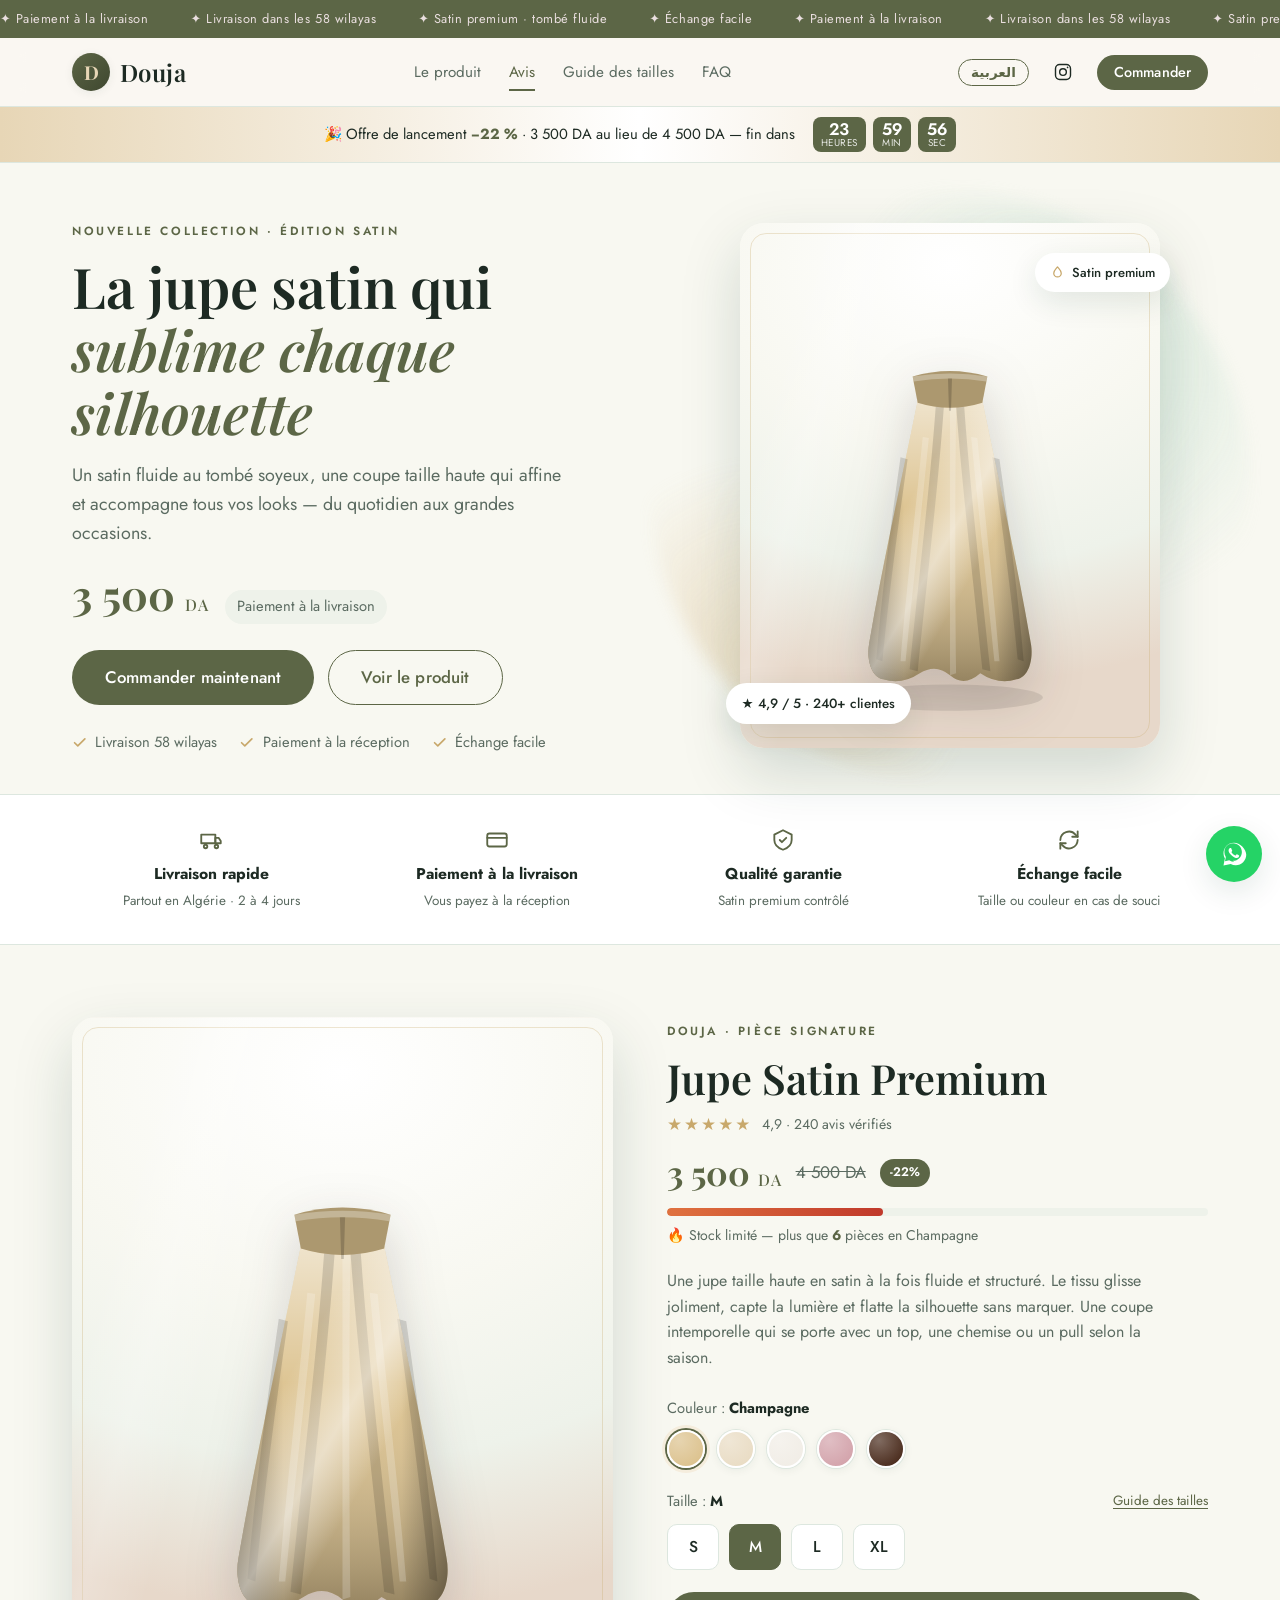
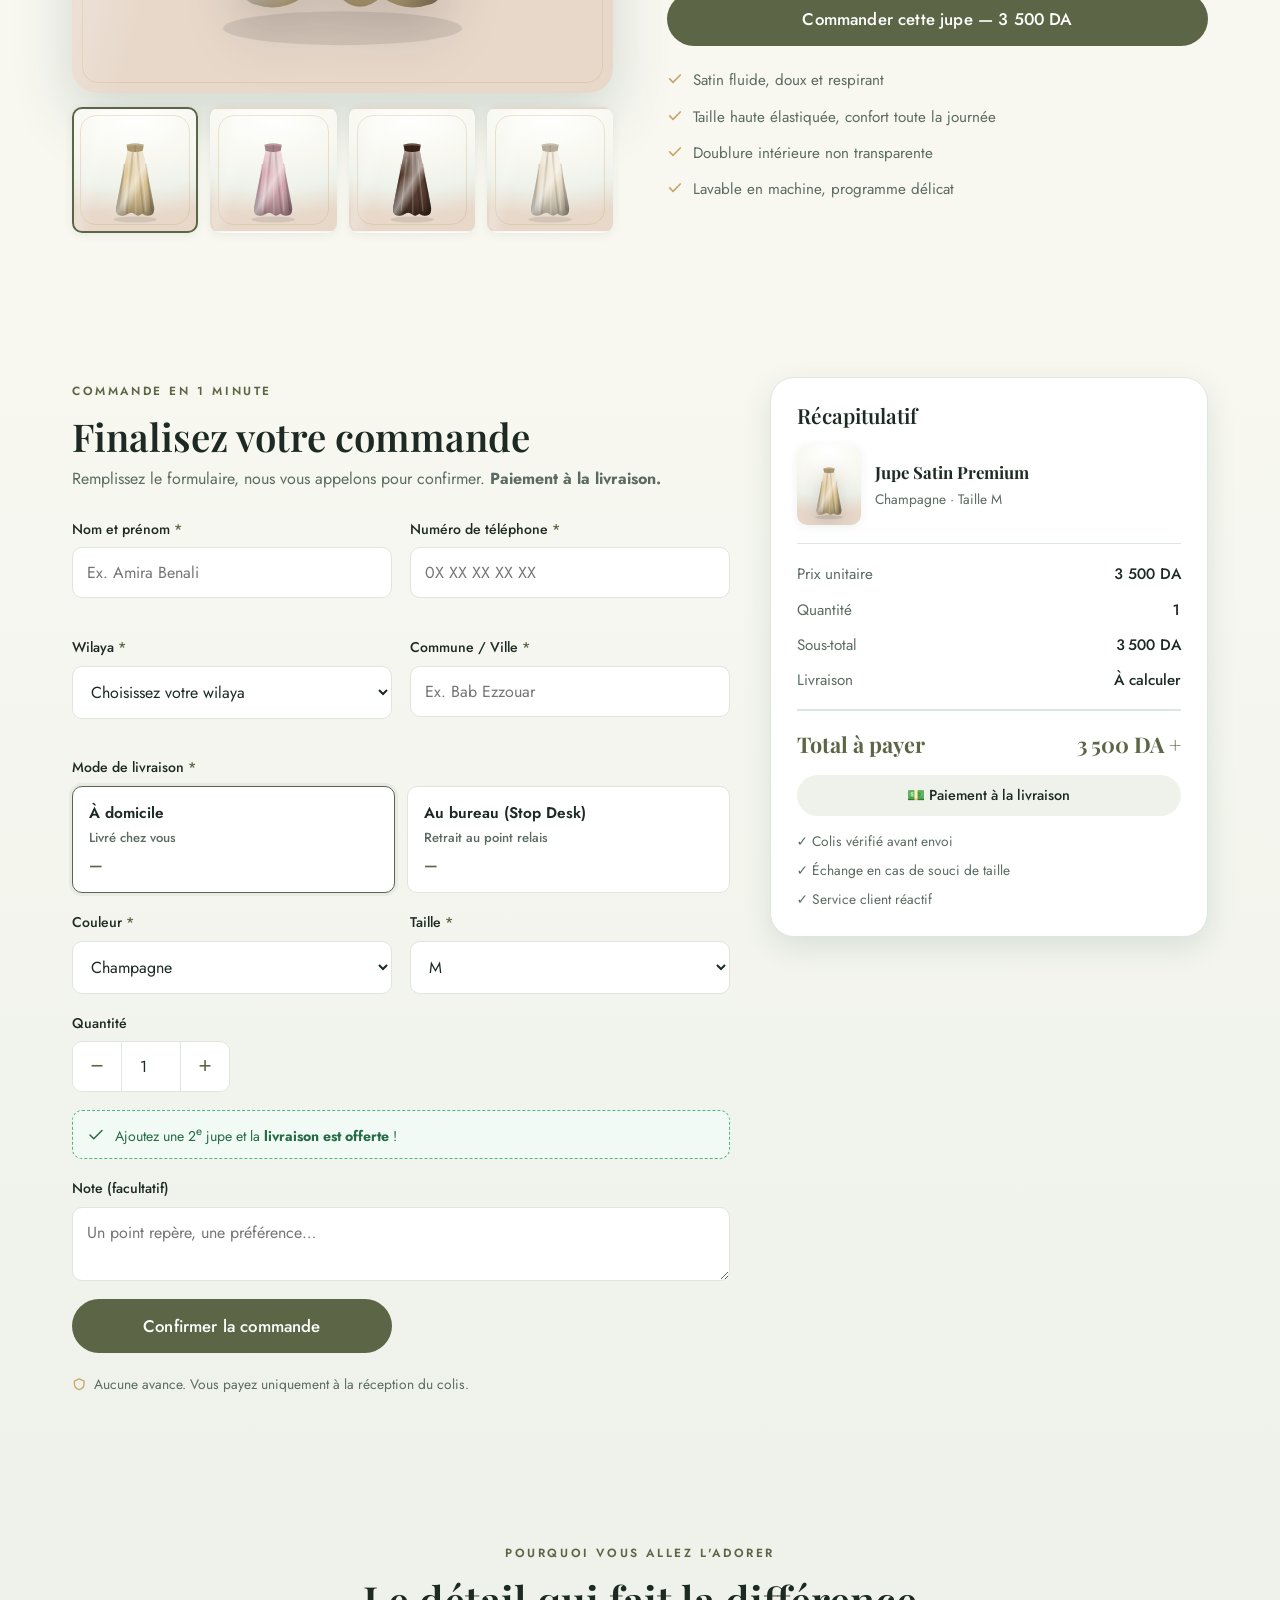
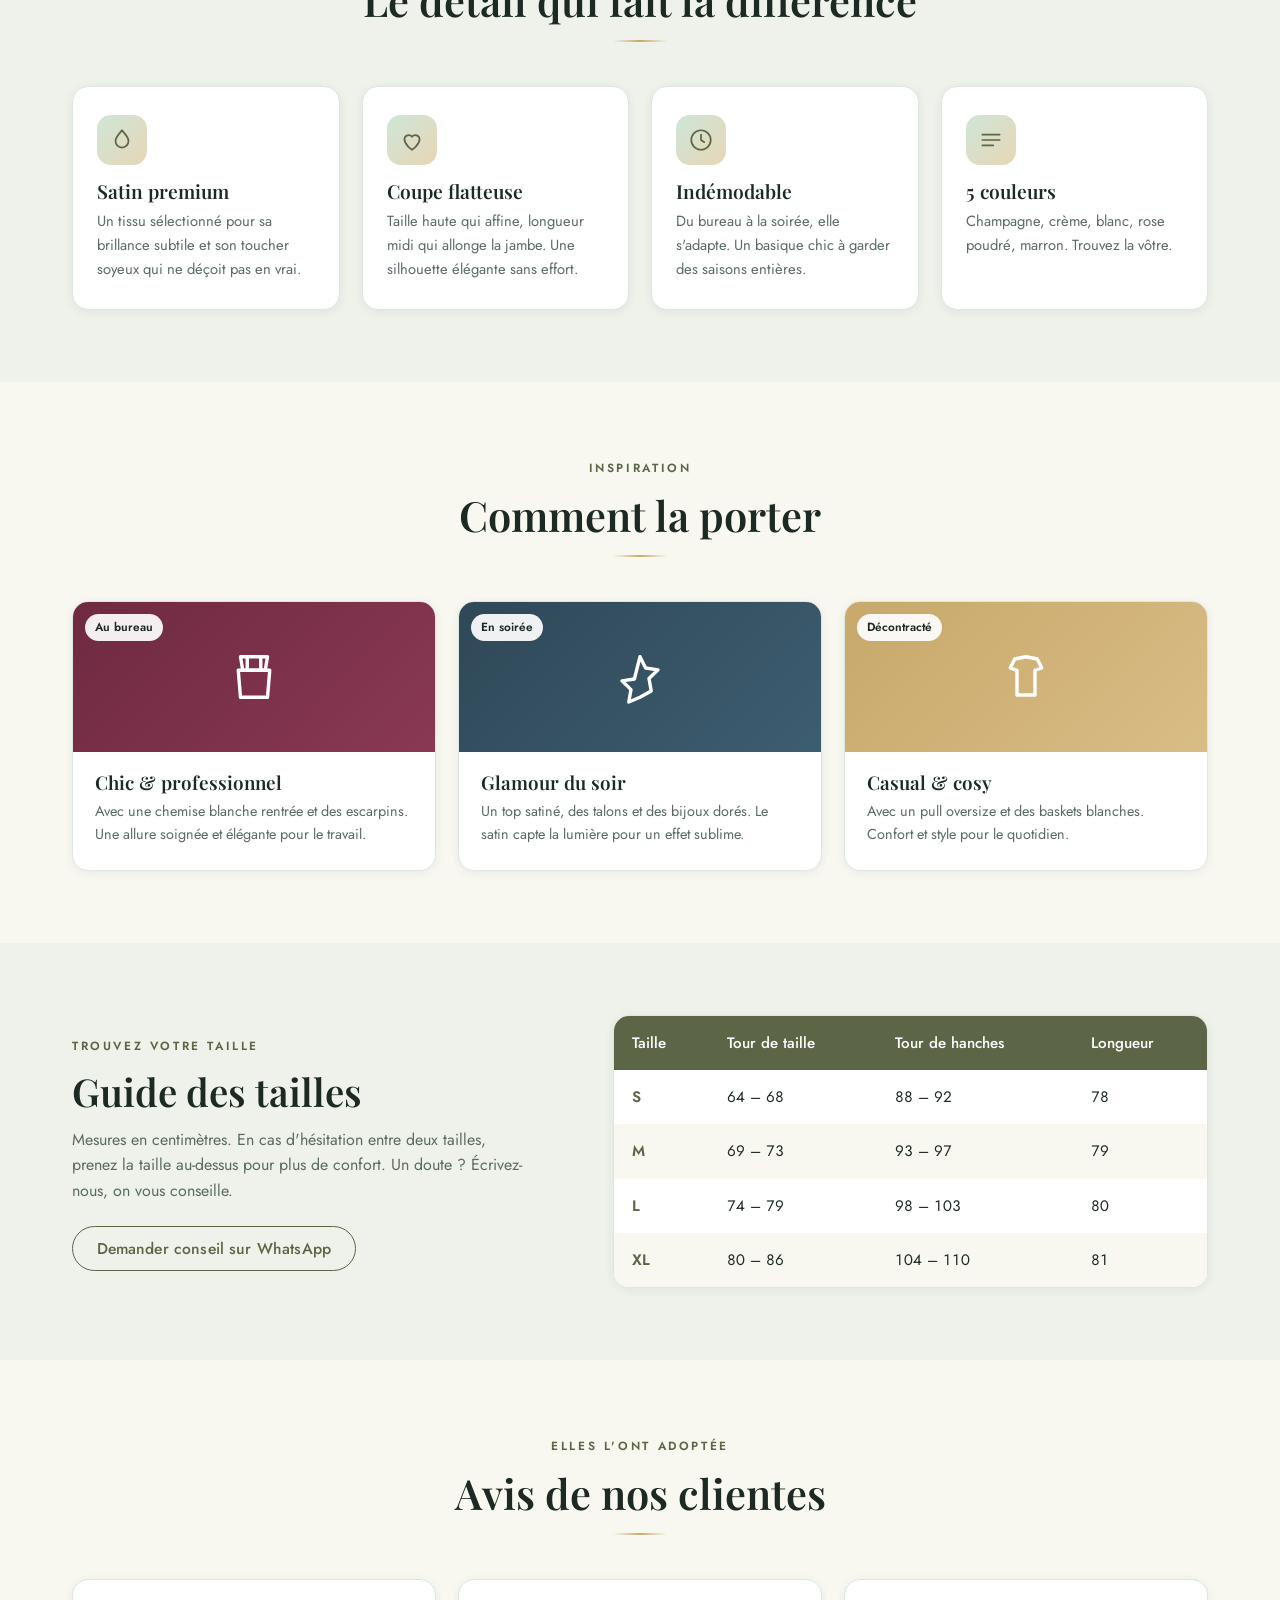
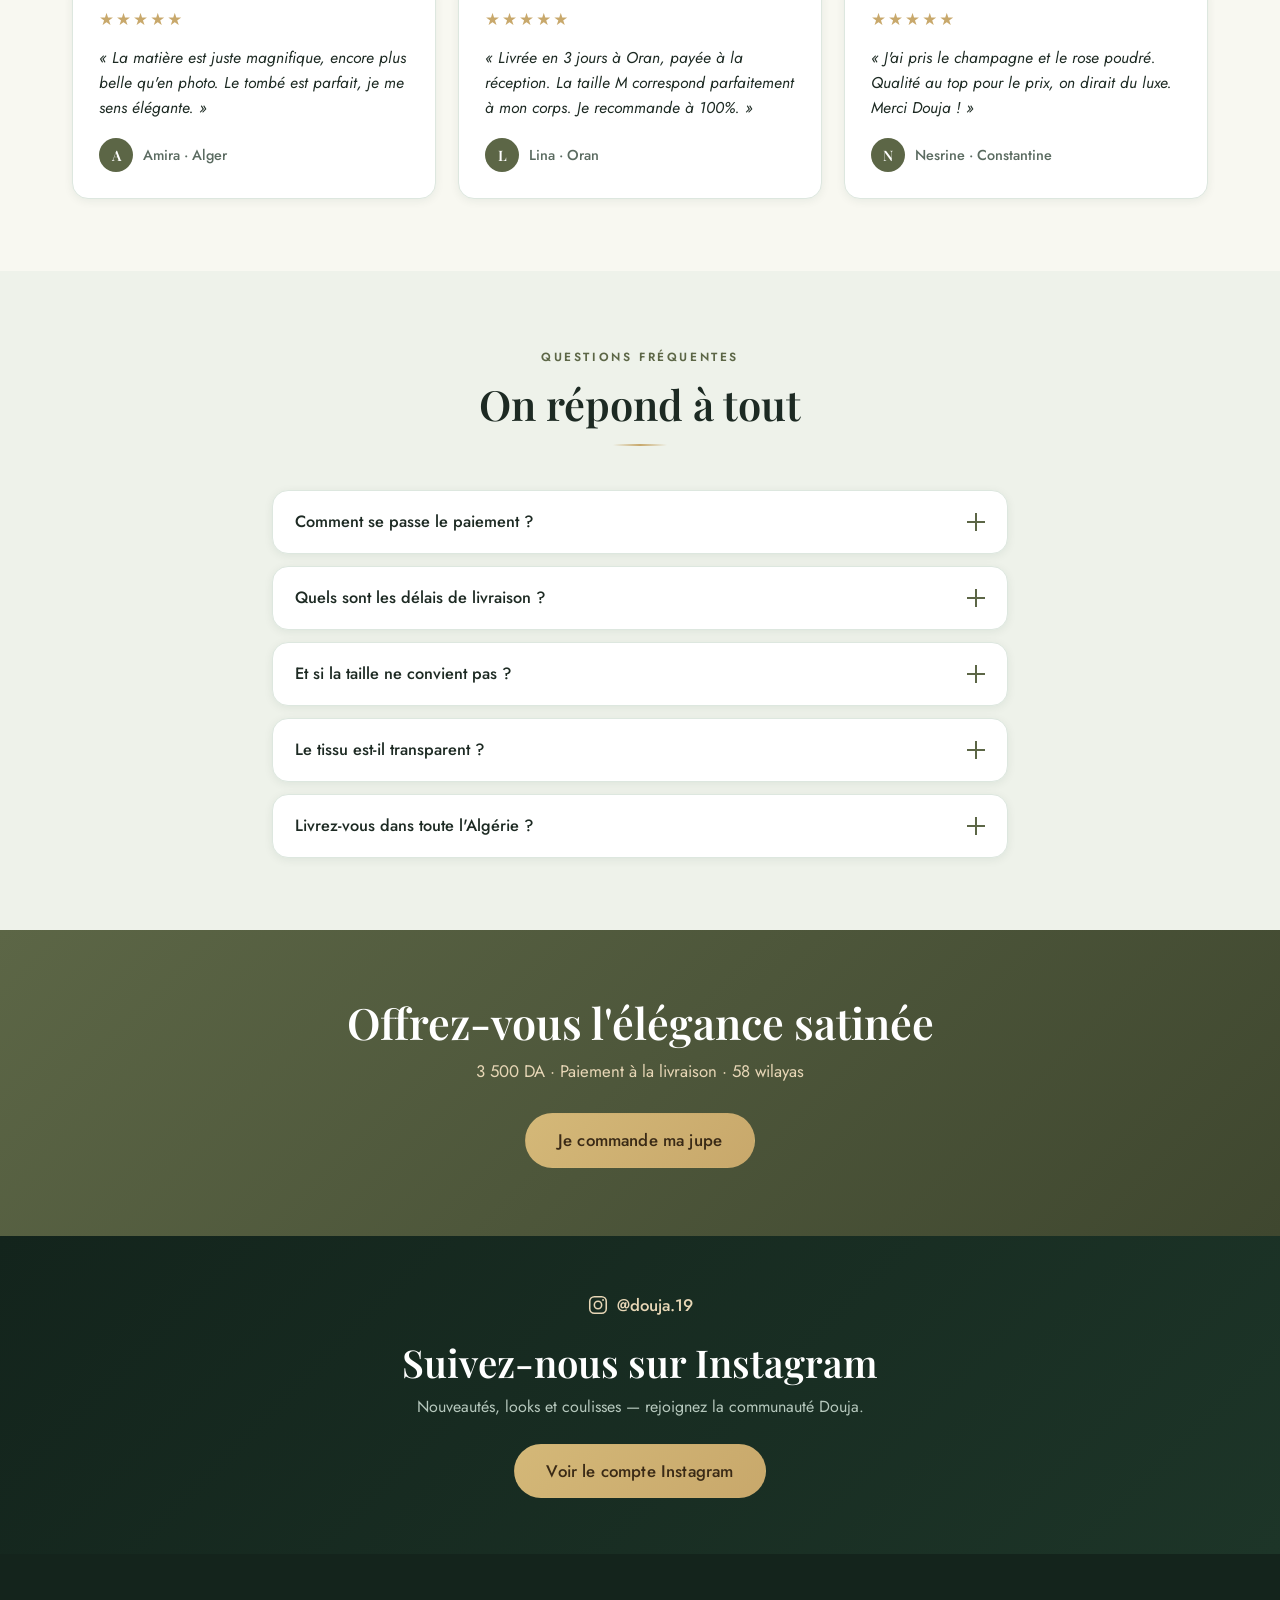
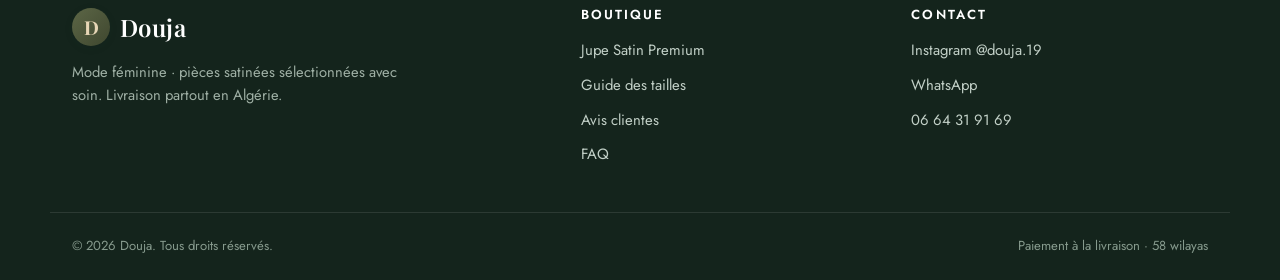
==== commit 6616f653: "Vraies couleurs satin (Champagne/Creme/Blanc/Rose/Marron) + vert sauge du logo Douja Co-Authored-By:" ====
--- a/index.html
+++ b/index.html
@@ -5,7 +5,7 @@
 <meta name="viewport" content="width=device-width, initial-scale=1" />
 <title>Douja · Jupe Satin Premium — 3500 DA | Livraison 58 wilayas</title>
 <meta name="description" content="Jupe en satin premium au tombé fluide et élégant. 3500 DA. Paiement à la livraison partout en Algérie. Commandez en 1 minute." />
-<meta name="theme-color" content="#1c6b52" />
+<meta name="theme-color" content="#5c6646" />
 <meta name="robots" content="index, follow" />
 <link rel="canonical" href="https://youcef1712.github.io/douja-boutique/" />
 
@@ -33,8 +33,8 @@
 <meta name="mobile-web-app-capable" content="yes" />
 
 <!-- Favicon (logo D) -->
-<link rel="icon" href="data:image/svg+xml,%3Csvg xmlns='http://www.w3.org/2000/svg' viewBox='0 0 64 64'%3E%3Ccircle cx='32' cy='32' r='32' fill='%231c6b52'/%3E%3Ctext x='32' y='45' font-family='Georgia,serif' font-size='40' fill='%23e7d6b6' text-anchor='middle'%3ED%3C/text%3E%3C/svg%3E" />
-<link rel="apple-touch-icon" href="data:image/svg+xml,%3Csvg xmlns='http://www.w3.org/2000/svg' viewBox='0 0 64 64'%3E%3Ccircle cx='32' cy='32' r='32' fill='%231c6b52'/%3E%3Ctext x='32' y='45' font-family='Georgia,serif' font-size='40' fill='%23e7d6b6' text-anchor='middle'%3ED%3C/text%3E%3C/svg%3E" />
+<link rel="icon" href="data:image/svg+xml,%3Csvg xmlns='http://www.w3.org/2000/svg' viewBox='0 0 64 64'%3E%3Ccircle cx='32' cy='32' r='32' fill='%235c6646'/%3E%3Ctext x='32' y='45' font-family='Georgia,serif' font-size='40' fill='%23e7d6b6' text-anchor='middle'%3ED%3C/text%3E%3C/svg%3E" />
+<link rel="apple-touch-icon" href="data:image/svg+xml,%3Csvg xmlns='http://www.w3.org/2000/svg' viewBox='0 0 64 64'%3E%3Ccircle cx='32' cy='32' r='32' fill='%235c6646'/%3E%3Ctext x='32' y='45' font-family='Georgia,serif' font-size='40' fill='%23e7d6b6' text-anchor='middle'%3ED%3C/text%3E%3C/svg%3E" />
 <link rel="manifest" href="site.webmanifest" />
 
 <!-- Données structurées (SEO / Google) -->
@@ -139,7 +139,7 @@
 
     <div class="hero__visual">
       <div class="hero__card">
-        <div class="product-photo" data-color="#6e2a40" id="heroPhoto" role="img" aria-label="Jupe satin"></div>
+        <div class="product-photo" data-color="#dcc28e" id="heroPhoto" role="img" aria-label="Jupe satin"></div>
         <div class="hero__badge" data-i18n="hero.badge">★ 4,9 / 5 · 240+ clientes</div>
         <div class="hero__chip">
           <svg viewBox="0 0 24 24" fill="none" stroke="currentColor" stroke-width="2" stroke-linecap="round" stroke-linejoin="round"><path d="M12 3c3 4 6 6 6 10a6 6 0 0 1-12 0c0-4 3-6 6-10z"/></svg>
@@ -177,12 +177,12 @@
 <section class="section" id="produit">
   <div class="container product">
     <div class="product__gallery">
-      <div class="product__main product-photo" id="mainPhoto" data-color="#6e2a40" role="img" aria-label="Jupe satin couleur sélectionnée"></div>
+      <div class="product__main product-photo" id="mainPhoto" data-color="#dcc28e" role="img" aria-label="Jupe satin couleur sélectionnée"></div>
       <div class="product__thumbs" id="thumbs">
-        <button class="thumb is-active product-photo" data-img="1" data-color="#6e2a40" aria-label="Vue 1"></button>
-        <button class="thumb product-photo" data-img="2" data-color="#7a1f3d" aria-label="Vue 2"></button>
-        <button class="thumb product-photo" data-img="3" data-color="#2f4858" aria-label="Vue 3"></button>
-        <button class="thumb product-photo" data-img="4" data-color="#1c1c22" aria-label="Vue 4"></button>
+        <button class="thumb is-active product-photo" data-img="1" data-color="#dcc28e" aria-label="Vue 1"></button>
+        <button class="thumb product-photo" data-img="2" data-color="#d3a3ab" aria-label="Vue 2"></button>
+        <button class="thumb product-photo" data-img="3" data-color="#4a2c1d" aria-label="Vue 3"></button>
+        <button class="thumb product-photo" data-img="4" data-color="#e9dcc4" aria-label="Vue 4"></button>
       </div>
     </div>
 
@@ -202,21 +202,20 @@
 
       <div class="stock">
         <div class="stock__bar"><span id="stockFill" style="width:30%"></span></div>
-        <p class="stock__txt"><span data-i18n="stock.pre">🔥 Stock limité — plus que</span> <strong id="stockLeft">7</strong> <span data-i18n="stock.mid">pièces en</span> <span id="stockColor">Bordeaux</span></p>
+        <p class="stock__txt"><span data-i18n="stock.pre">🔥 Stock limité — plus que</span> <strong id="stockLeft">7</strong> <span data-i18n="stock.mid">pièces en</span> <span id="stockColor">Champagne</span></p>
       </div>
 
       <p class="product__desc" data-i18n="prod.desc">Une jupe taille haute en satin à la fois fluide et structuré. Le tissu glisse joliment, capte la lumière et flatte la silhouette sans marquer. Une coupe intemporelle qui se porte avec un top, une chemise ou un pull selon la saison.</p>
 
       <!-- Couleur -->
       <div class="opt">
-        <div class="opt__label"><span data-i18n="opt.color">Couleur :</span> <strong id="colorName">Bordeaux</strong></div>
+        <div class="opt__label"><span data-i18n="opt.color">Couleur :</span> <strong id="colorName">Champagne</strong></div>
         <div class="swatches" id="swatches" role="radiogroup" aria-label="Couleur">
-          <button class="swatch is-active" style="--c:#6e2a40" data-name="Bordeaux" role="radio" aria-checked="true" aria-label="Bordeaux"></button>
-          <button class="swatch" style="--c:#1c1c22" data-name="Noir" role="radio" aria-checked="false" aria-label="Noir"></button>
-          <button class="swatch" style="--c:#2f4858" data-name="Bleu nuit" role="radio" aria-checked="false" aria-label="Bleu nuit"></button>
-          <button class="swatch" style="--c:#1f5c4a" data-name="Émeraude" role="radio" aria-checked="false" aria-label="Émeraude"></button>
-          <button class="swatch" style="--c:#c8a86b" data-name="Champagne" role="radio" aria-checked="false" aria-label="Champagne"></button>
-          <button class="swatch" style="--c:#d9a7b0" data-name="Rose poudré" role="radio" aria-checked="false" aria-label="Rose poudré"></button>
+          <button class="swatch is-active" style="--c:#dcc28e" data-name="Champagne" role="radio" aria-checked="true" aria-label="Champagne"></button>
+          <button class="swatch" style="--c:#e9dcc4" data-name="Crème" role="radio" aria-checked="false" aria-label="Crème"></button>
+          <button class="swatch" style="--c:#f1ede6" data-name="Blanc" role="radio" aria-checked="false" aria-label="Blanc"></button>
+          <button class="swatch" style="--c:#d3a3ab" data-name="Rose poudré" role="radio" aria-checked="false" aria-label="Rose poudré"></button>
+          <button class="swatch" style="--c:#4a2c1d" data-name="Marron" role="radio" aria-checked="false" aria-label="Marron"></button>
         </div>
       </div>
 
@@ -268,8 +267,8 @@
       </article>
       <article class="feature">
         <div class="feature__ic"><svg viewBox="0 0 24 24"><path d="M4 7h16M4 12h16M4 17h10"/></svg></div>
-        <h3 data-i18n="feat4.t">6 couleurs</h3>
-        <p data-i18n="feat4.p">Bordeaux, noir, bleu nuit, émeraude, champagne, rose poudré. Trouvez la vôtre.</p>
+        <h3 data-i18n="feat4.t">5 couleurs</h3>
+        <p data-i18n="feat4.p">Champagne, crème, blanc, rose poudré, marron. Trouvez la vôtre.</p>
       </article>
     </div>
   </div>
@@ -362,7 +361,7 @@
       </article>
       <article class="review">
         <div class="stars">★★★★★</div>
-        <p data-i18n="rev3.p">« J'ai pris le bordeaux et le noir. Qualité au top pour le prix, on dirait du luxe. Merci Douja ! »</p>
+        <p data-i18n="rev3.p">« J'ai pris le champagne et le rose poudré. Qualité au top pour le prix, on dirait du luxe. Merci Douja ! »</p>
         <div class="review__who"><span class="avatar">N</span> <span data-i18n="rev3.who">Nesrine · Constantine</span></div>
       </article>
     </div>
@@ -425,12 +424,11 @@
         <div class="field">
           <label for="orderColor"><span data-i18n="f.color">Couleur</span> <span class="req">*</span></label>
           <select id="orderColor" name="color" required>
-            <option value="Bordeaux" data-i18n="col.bordeaux">Bordeaux</option>
-            <option value="Noir" data-i18n="col.noir">Noir</option>
-            <option value="Bleu nuit" data-i18n="col.bleu">Bleu nuit</option>
-            <option value="Émeraude" data-i18n="col.emeraude">Émeraude</option>
             <option value="Champagne" data-i18n="col.champagne">Champagne</option>
+            <option value="Crème" data-i18n="col.creme">Crème</option>
+            <option value="Blanc" data-i18n="col.blanc">Blanc</option>
             <option value="Rose poudré" data-i18n="col.rose">Rose poudré</option>
+            <option value="Marron" data-i18n="col.marron">Marron</option>
           </select>
         </div>
 
@@ -478,10 +476,10 @@
       <div class="summary">
         <h3 data-i18n="sum.title">Récapitulatif</h3>
         <div class="summary__item">
-          <div class="summary__photo product-photo" id="summaryPhoto" data-color="#6e2a40"></div>
+          <div class="summary__photo product-photo" id="summaryPhoto" data-color="#dcc28e"></div>
           <div>
             <b data-i18n="sum.prodName">Jupe Satin Premium</b>
-            <span id="summaryVariant" class="summary__variant">Bordeaux · Taille M</span>
+            <span id="summaryVariant" class="summary__variant">Champagne · Taille M</span>
           </div>
         </div>
         <dl class="summary__lines">
--- a/css/styles.css
+++ b/css/styles.css
@@ -9,8 +9,8 @@
   --cream-2:#eef2ea;
   --ink:#1d2a23;
   --ink-soft:#5b6b61;
-  --wine:#1c6b52;        /* vert émeraude (couleur de marque) */
-  --wine-deep:#124a39;   /* vert forêt foncé */
+  --wine:#5c6646;        /* vert sauge / olive (couleur du logo Douja) */
+  --wine-deep:#3f472f;   /* sauge foncé */
   --gold:#c8a86b;
   --gold-soft:#e7d6b6;
   --rose:#cfe6d7;        /* vert sauge doux */
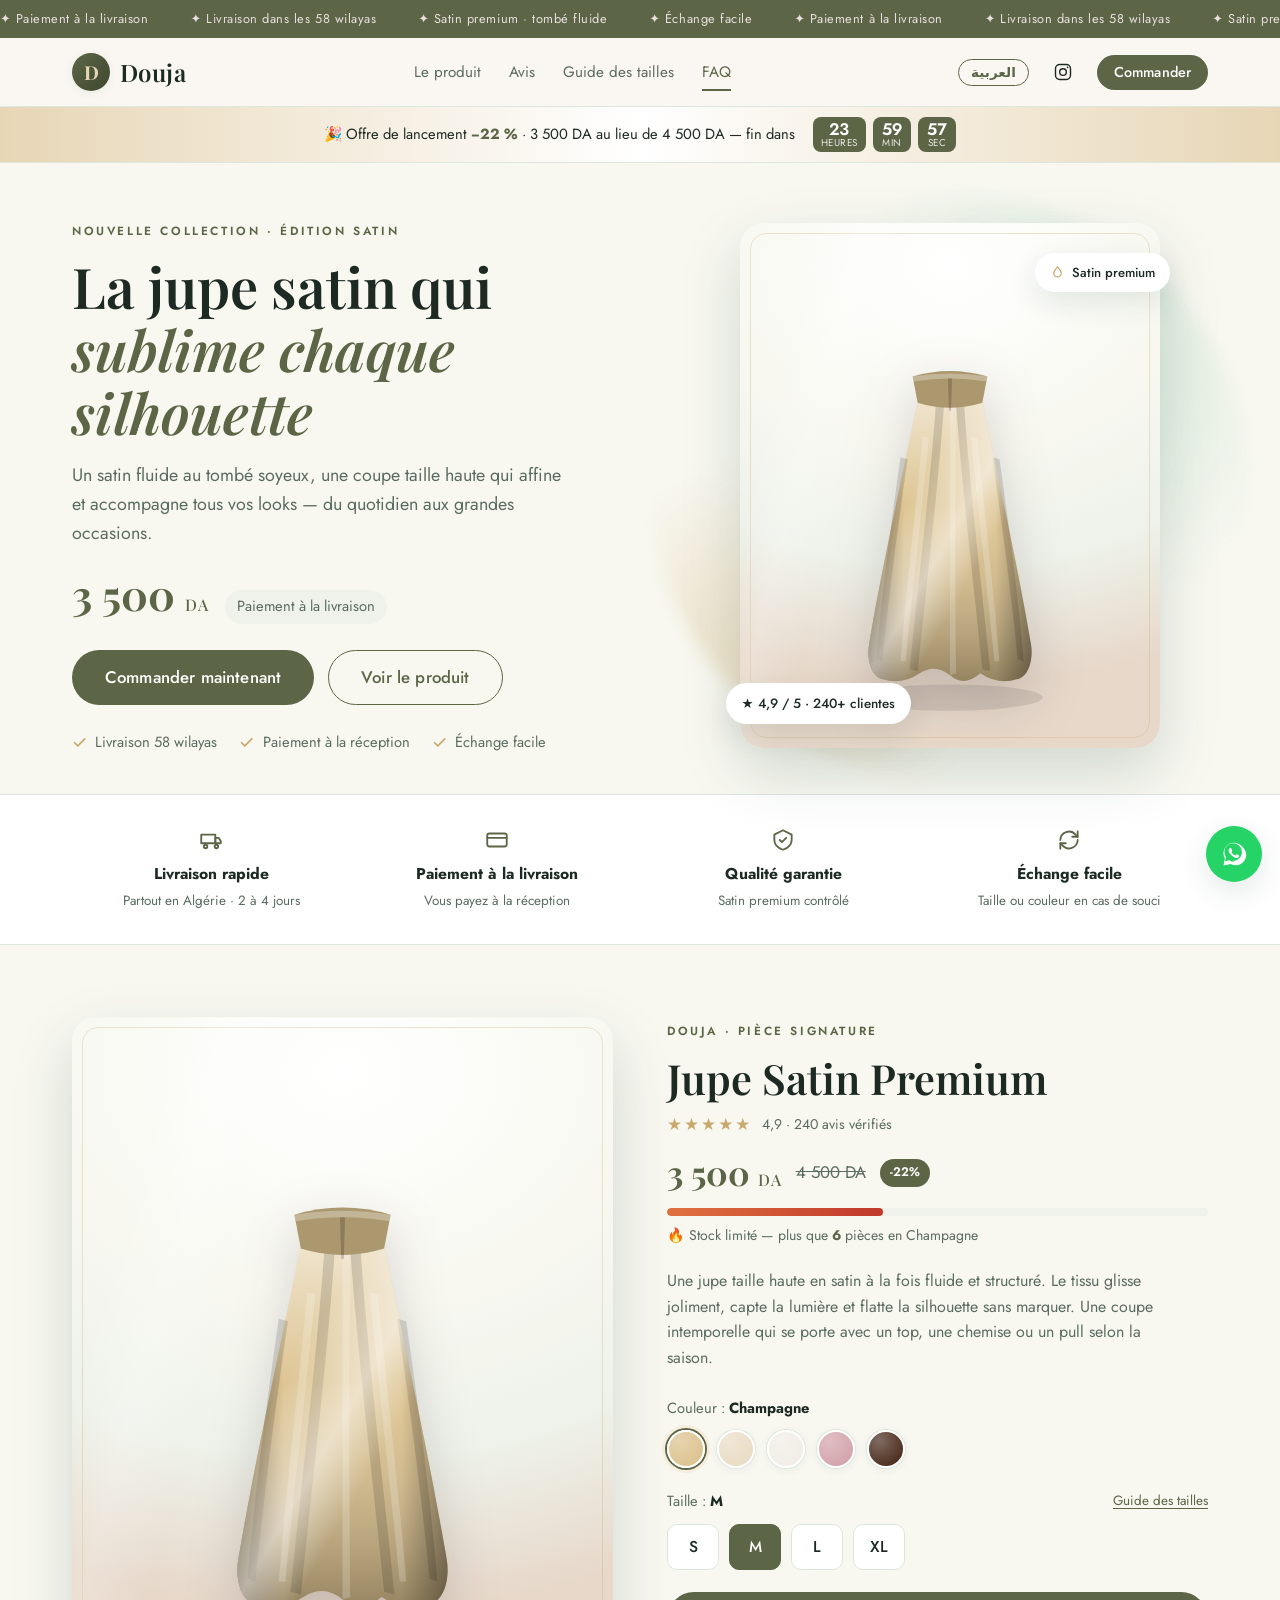
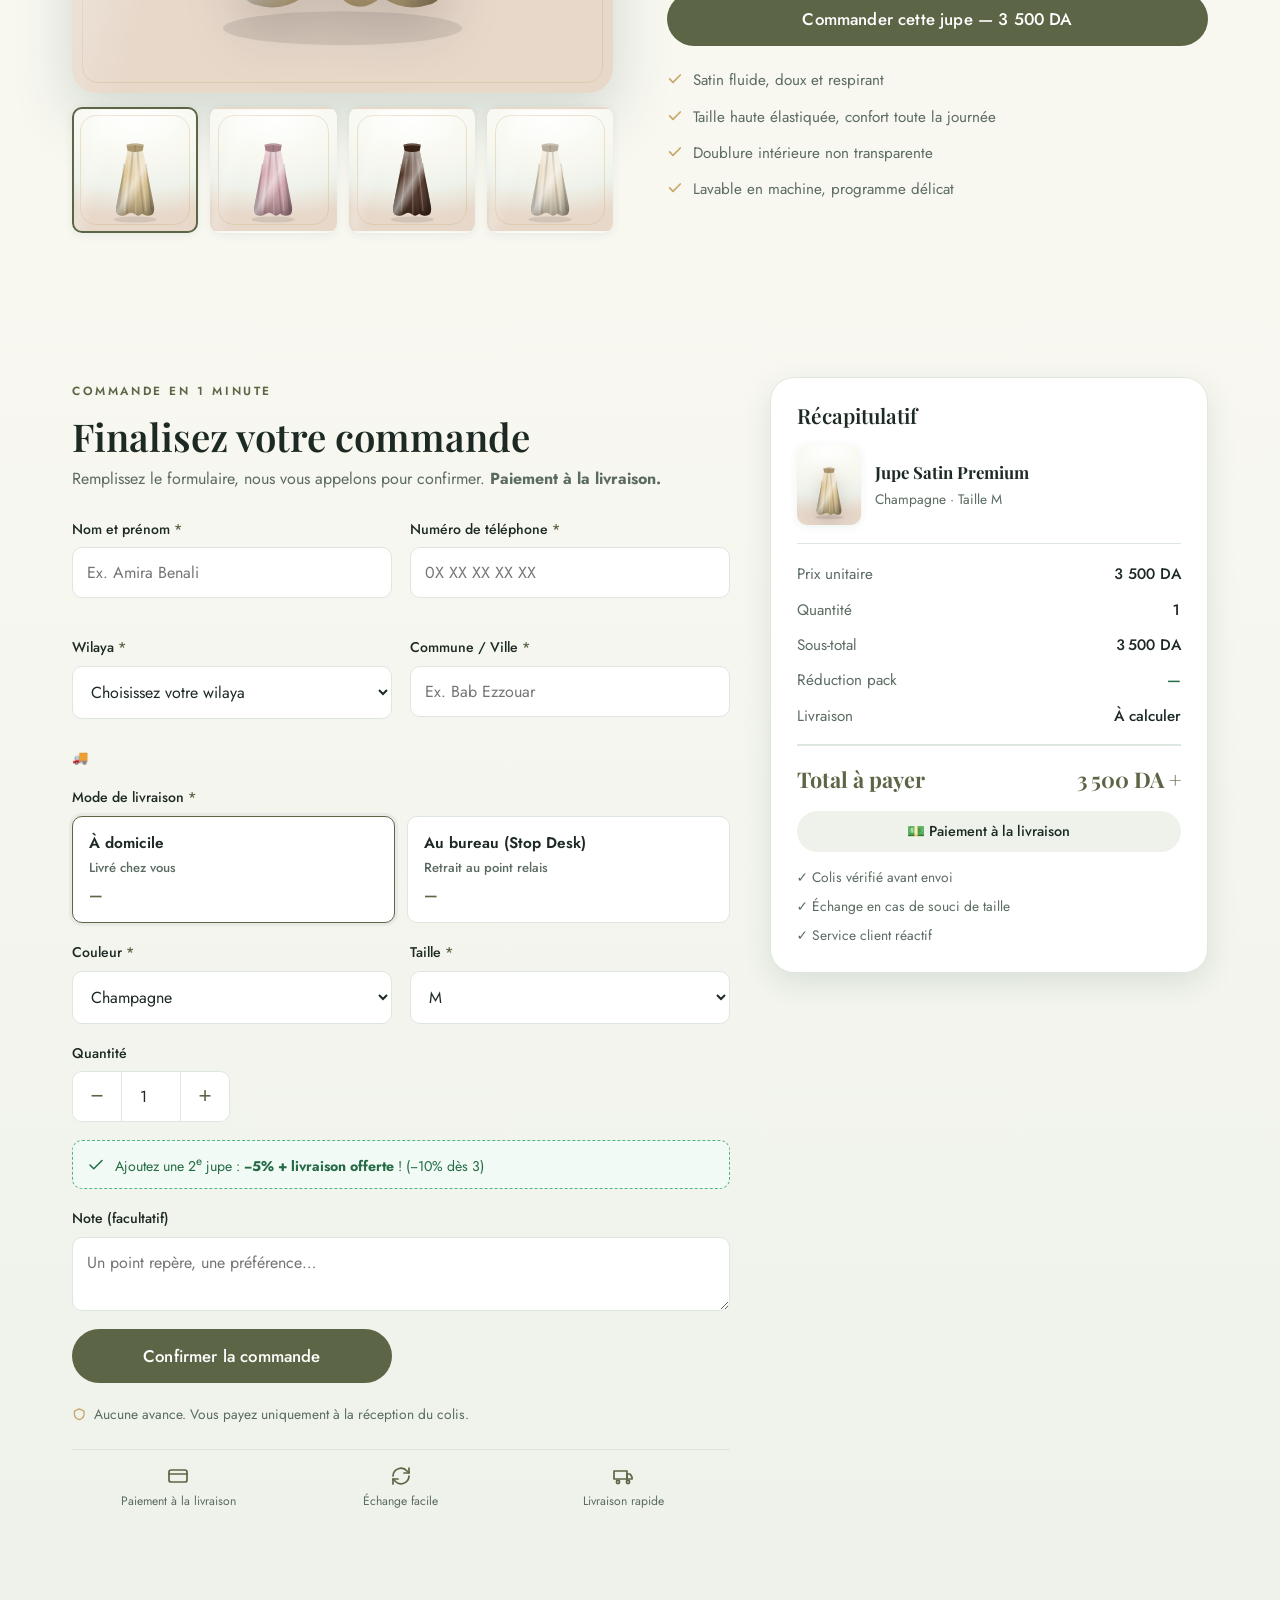
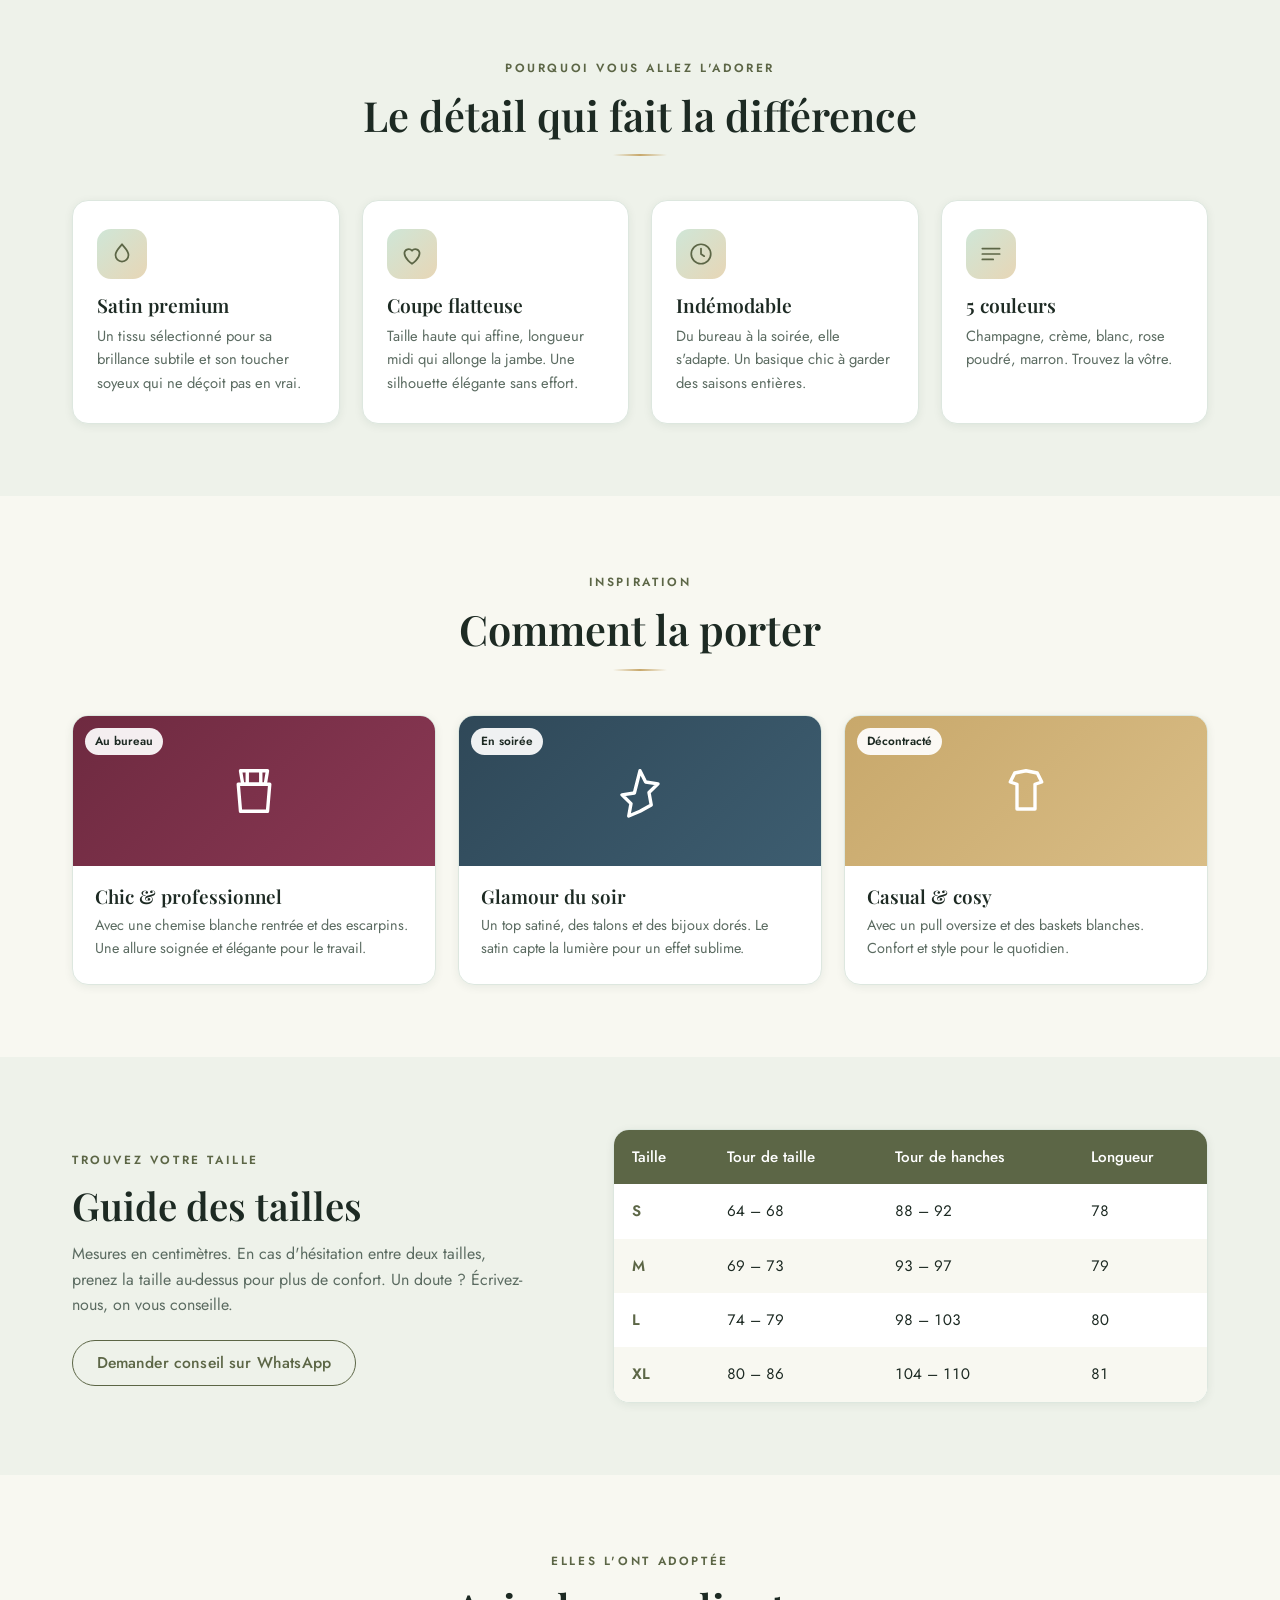
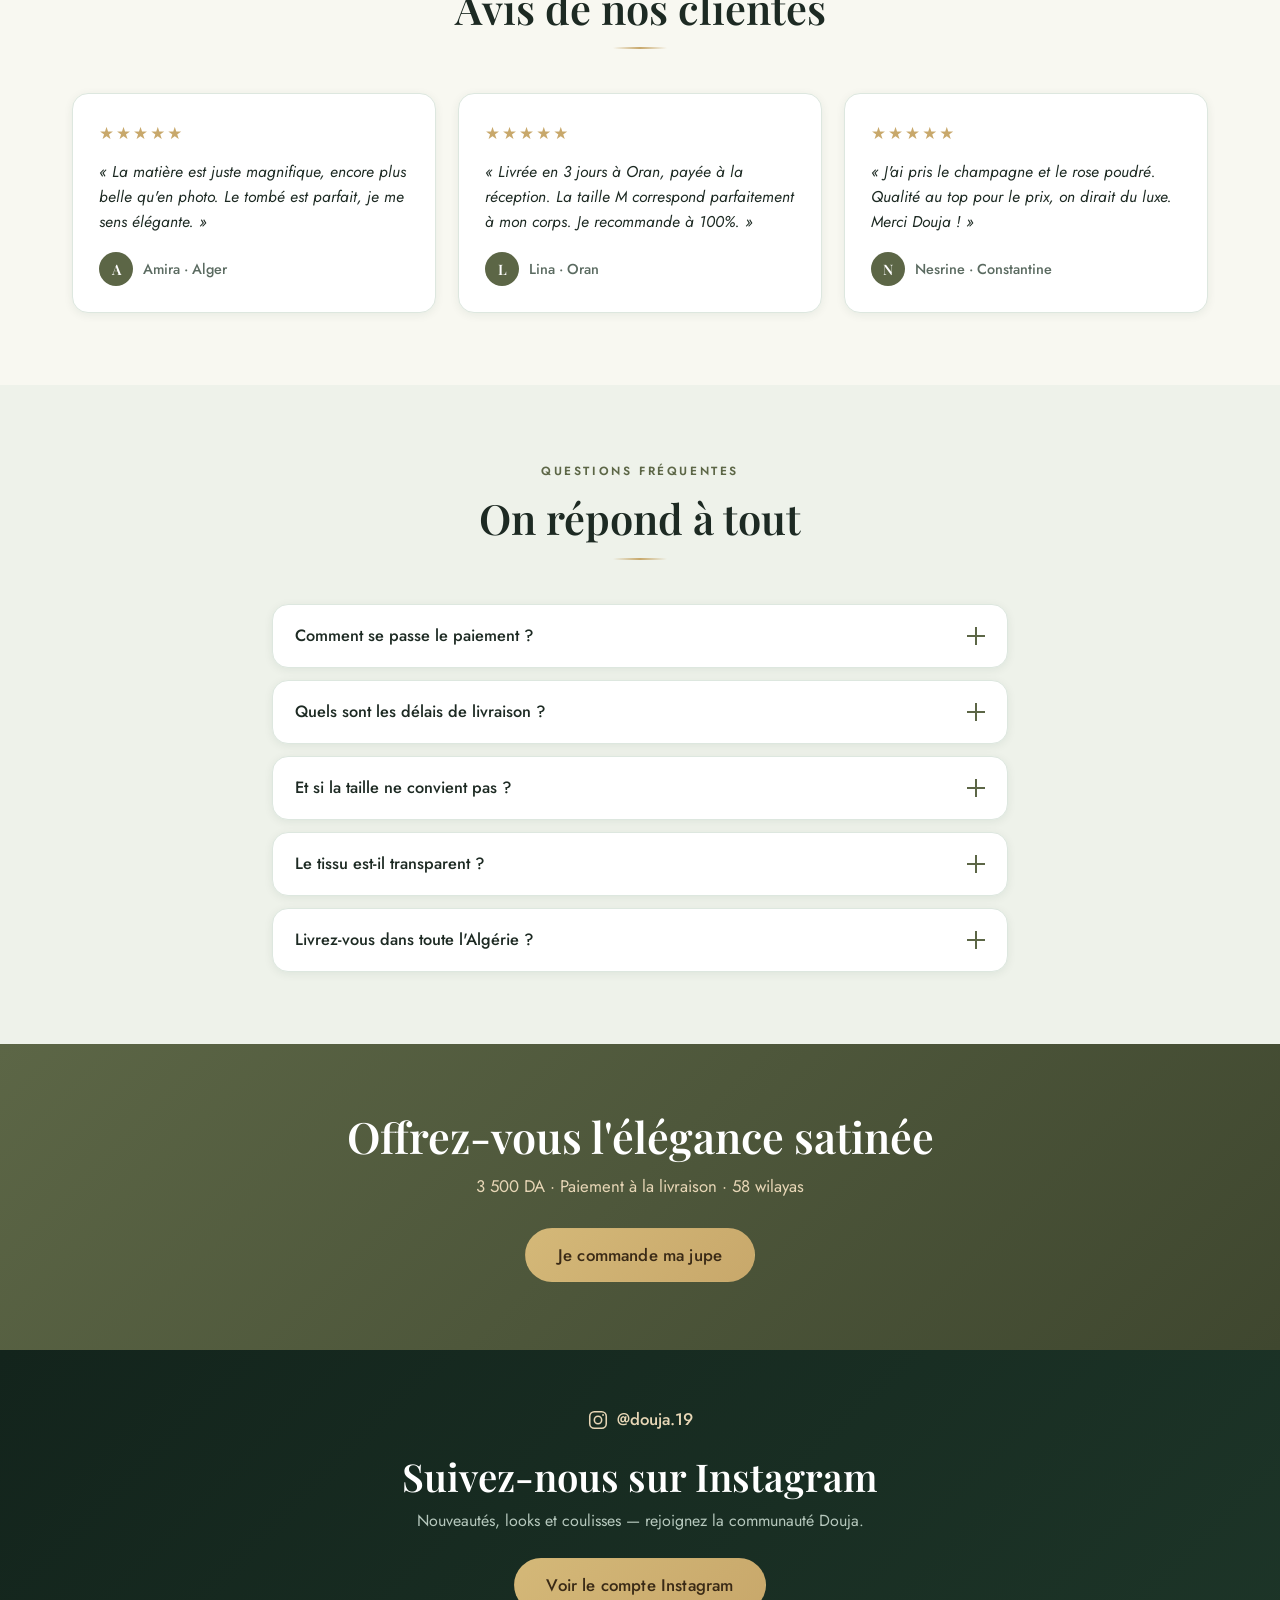
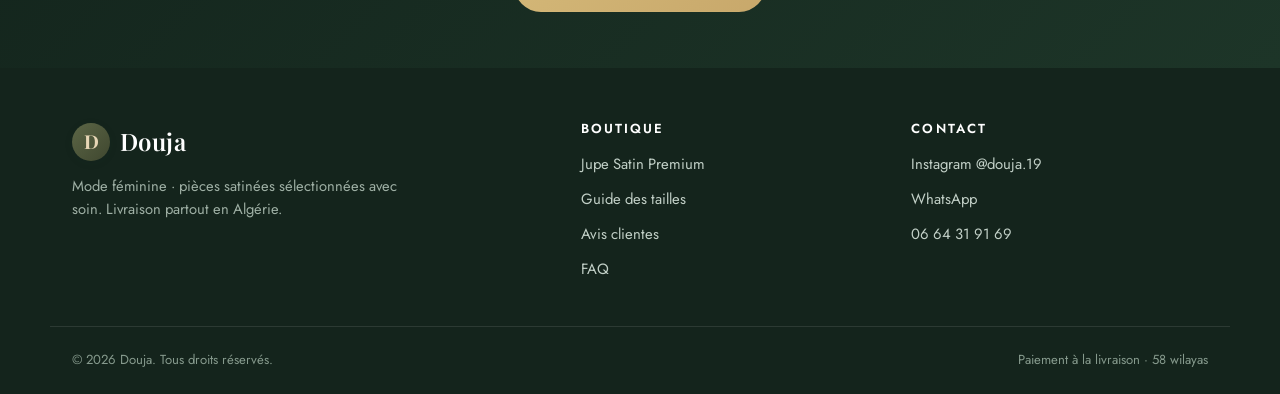
==== commit 1f406b36: "Astuces e-commerce : offre pack degressive (-5%/-10%), delai livraison par wilaya, icones reassuranc" ====
--- a/index.html
+++ b/index.html
@@ -395,6 +395,7 @@
             <option value="" selected disabled data-i18n="ph.wilaya">Choisissez votre wilaya</option>
           </select>
           <small class="error" data-for="wilaya"></small>
+          <small class="ship-eta" id="shipEta" hidden></small>
         </div>
 
         <div class="field">
@@ -468,6 +469,21 @@
           <svg viewBox="0 0 24 24" class="ic"><path d="M12 3l8 4v5c0 5-3.5 7.5-8 9-4.5-1.5-8-4-8-9V7z"/></svg>
           <span data-i18n="f.reassure">Aucune avance. Vous payez uniquement à la réception du colis.</span>
         </p>
+
+        <div class="reassure-row">
+          <div class="reassure-row__item">
+            <svg viewBox="0 0 24 24"><rect x="3" y="6" width="18" height="12" rx="2"/><path d="M3 10h18"/></svg>
+            <span data-i18n="rr.cod">Paiement à la livraison</span>
+          </div>
+          <div class="reassure-row__item">
+            <svg viewBox="0 0 24 24"><path d="M4 12a8 8 0 0 1 14-5l2 2"/><path d="M20 4v5h-5"/><path d="M20 12a8 8 0 0 1-14 5l-2-2"/><path d="M4 20v-5h5"/></svg>
+            <span data-i18n="rr.exch">Échange facile</span>
+          </div>
+          <div class="reassure-row__item">
+            <svg viewBox="0 0 24 24"><path d="M3 7h13v8H3z"/><path d="M16 10h3l2 3v2h-5z"/><circle cx="7" cy="18" r="1.6"/><circle cx="17" cy="18" r="1.6"/></svg>
+            <span data-i18n="rr.fast">Livraison rapide</span>
+          </div>
+        </div>
       </form>
     </div>
 
@@ -486,6 +502,7 @@
           <div><dt data-i18n="sum.unit">Prix unitaire</dt><dd>3 500 DA</dd></div>
           <div><dt data-i18n="sum.qty">Quantité</dt><dd id="sumQty">1</dd></div>
           <div><dt data-i18n="sum.sub">Sous-total</dt><dd id="sumSub">3 500 DA</dd></div>
+          <div id="sumDiscountRow" hidden><dt data-i18n="sum.discount">Réduction pack</dt><dd id="sumDiscount" class="ship-free">—</dd></div>
           <div><dt><span data-i18n="sum.ship">Livraison</span> <span id="sumWilaya" class="muted"></span></dt><dd id="sumShip">—</dd></div>
         </dl>
         <div class="summary__total">
@@ -626,6 +643,7 @@
       <span data-i18n="modal.ig">Commander sur Instagram</span>
     </a>
     <p class="modal__copied" id="copyFeedback" role="status" aria-live="polite" hidden data-i18n="modal.copied">✓ Commande copiée ! Collez-la (Ctrl+V / appui long) dans le message Instagram, puis envoyez.</p>
+    <button class="btn btn--ghost btn--block" id="shareBtn" type="button" data-i18n="modal.share">💛 Partager à une amie</button>
     <button class="btn btn--ghost btn--block" data-close data-i18n="modal.close">Fermer</button>
   </div>
 </div>
--- a/css/styles.css
+++ b/css/styles.css
@@ -481,6 +481,15 @@
 .bundle-nudge svg{width:18px;height:18px;flex:none;stroke:#256b46}
 .ship-free{color:#256b46 !important;font-weight:600}
 
+/* Délai de livraison estimé */
+.ship-eta{display:block;color:var(--wine);font-size:.82rem;font-weight:500;margin-top:2px}
+.ship-eta::before{content:"🚚 "}
+
+/* Icônes de réassurance sous le bouton commander */
+.reassure-row{grid-column:1/-1;display:flex;justify-content:space-between;gap:10px;margin-top:6px;padding-top:14px;border-top:1px solid var(--line)}
+.reassure-row__item{display:flex;flex-direction:column;align-items:center;gap:6px;text-align:center;flex:1;font-size:.76rem;color:var(--ink-soft);line-height:1.25}
+.reassure-row__item svg{width:24px;height:24px;fill:none;stroke:var(--wine);stroke-width:1.7;stroke-linecap:round;stroke-linejoin:round}
+
 /* ---- Lookbook : comment la porter ---- */
 .looks{display:grid;grid-template-columns:repeat(3,1fr);gap:22px}
 .look{position:relative;border-radius:var(--r-md);overflow:hidden;background:#fff;border:1px solid var(--line);box-shadow:var(--sh-sm);transition:transform .25s var(--ease),box-shadow .25s var(--ease)}
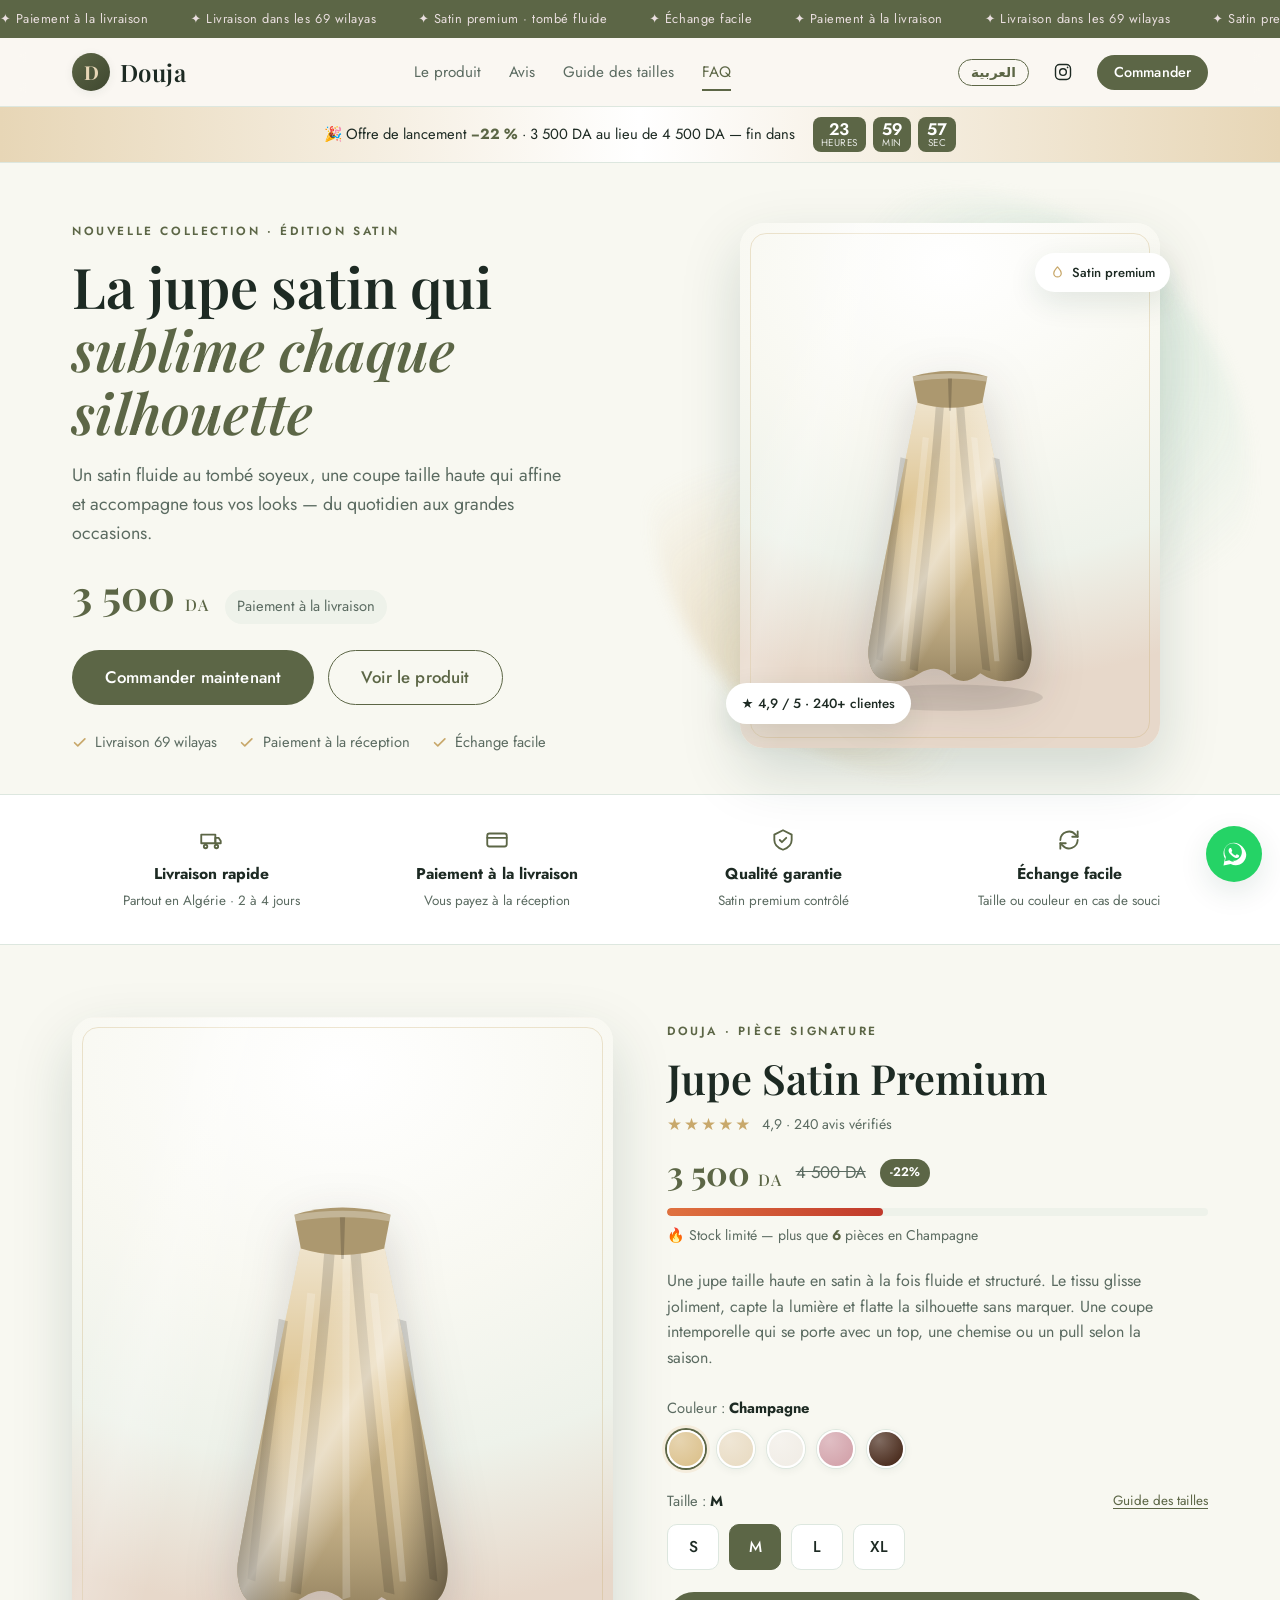
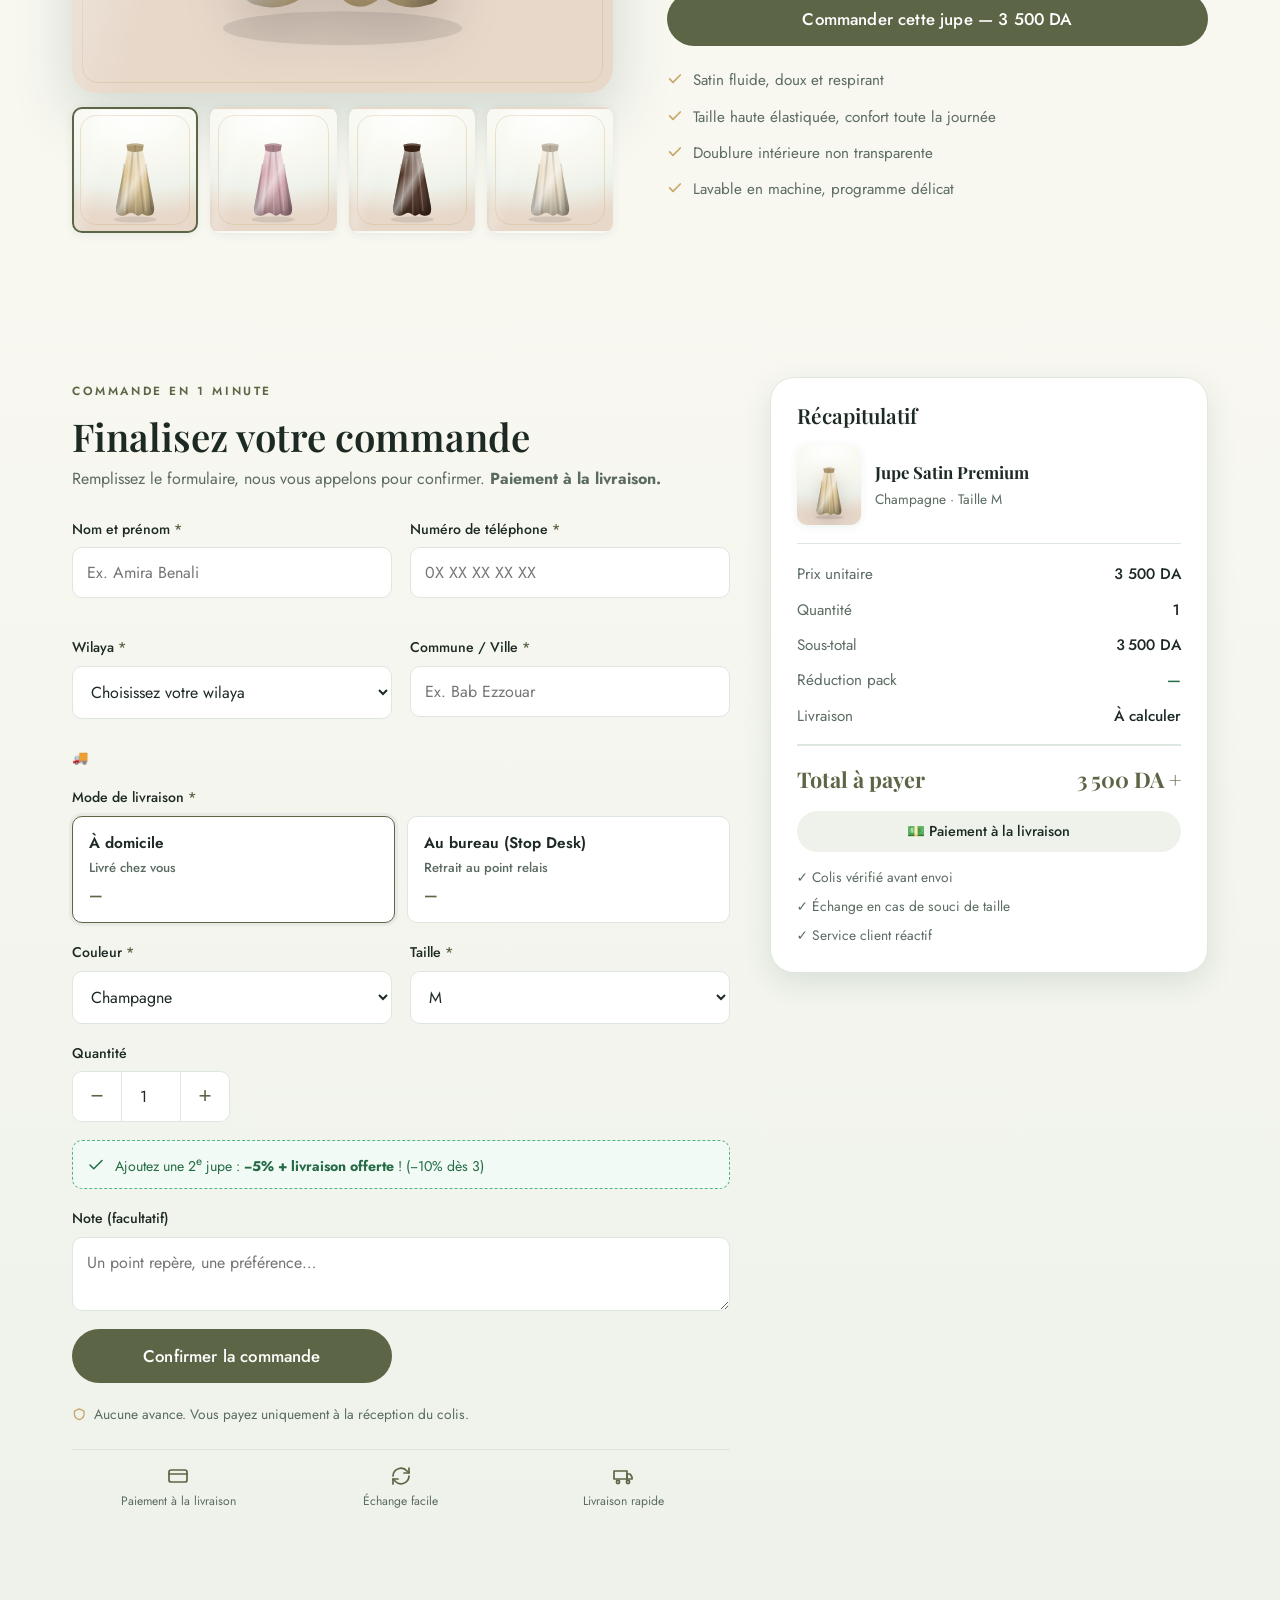
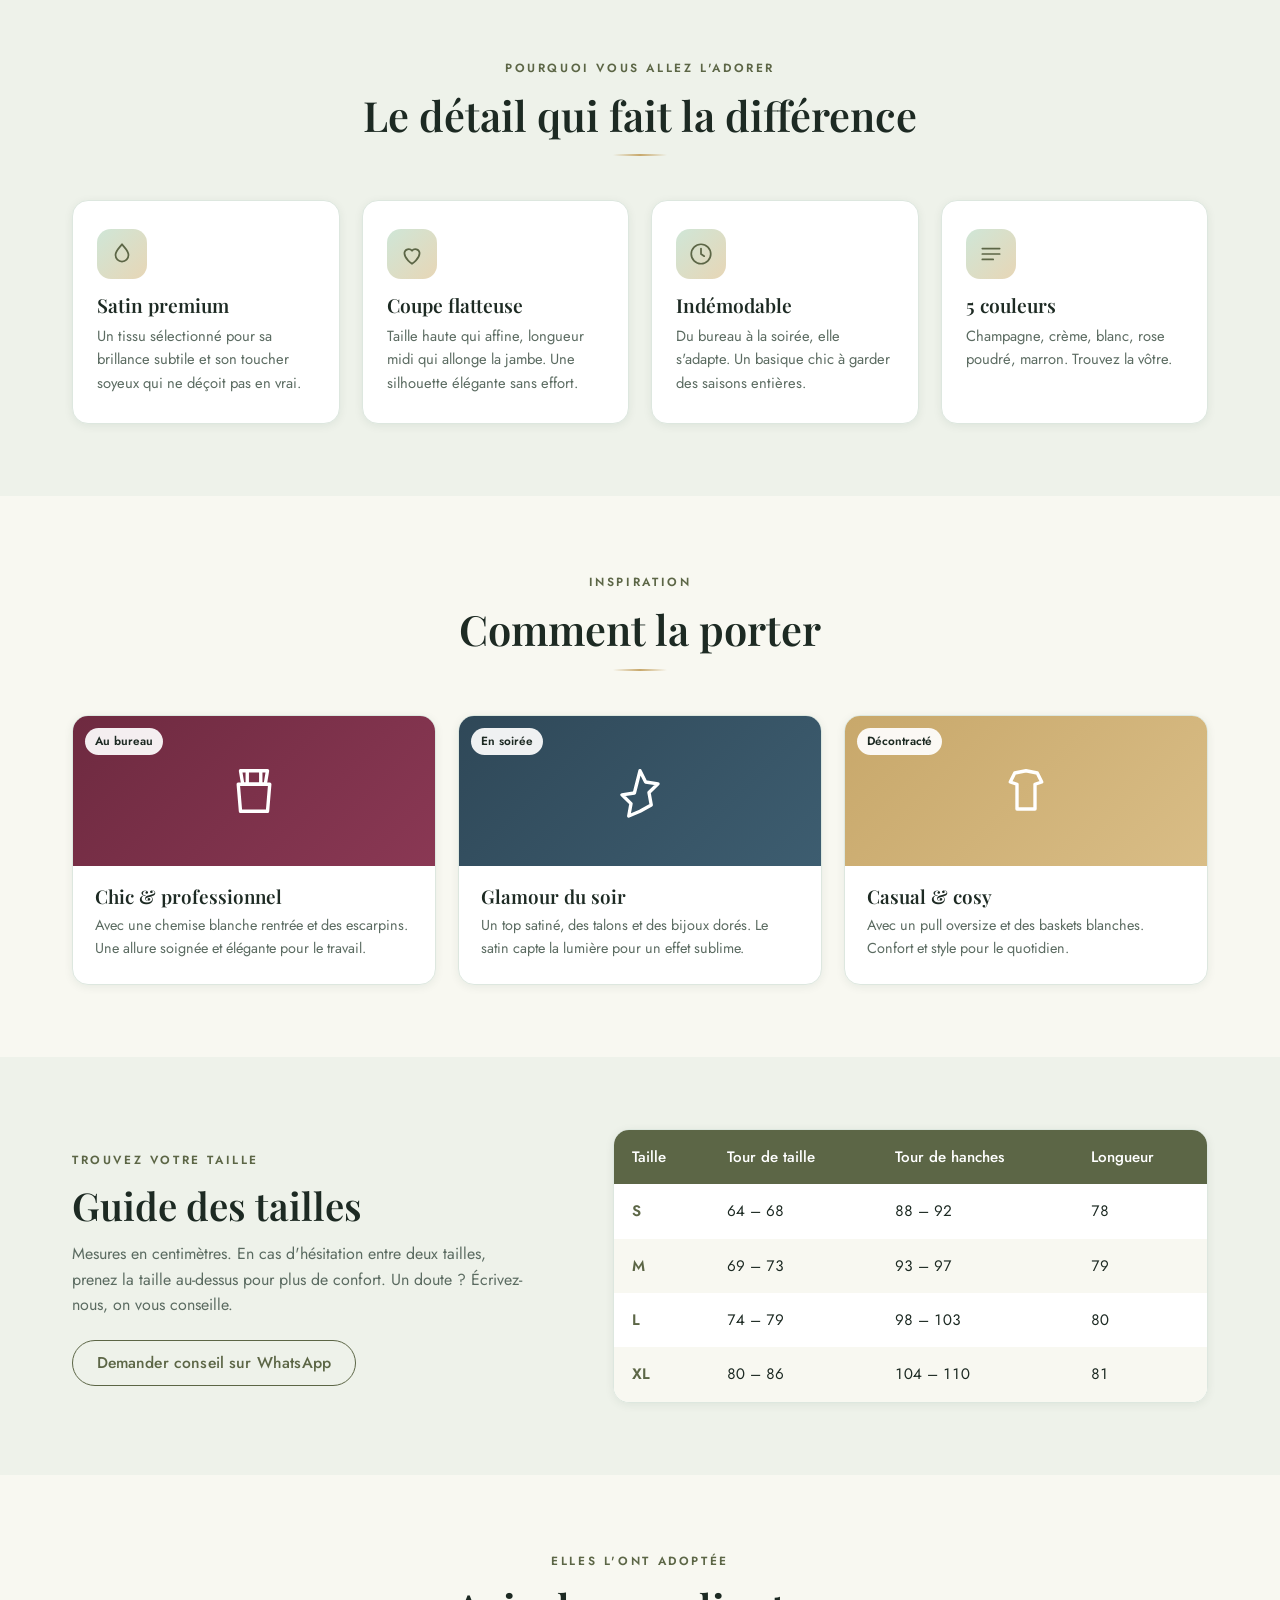
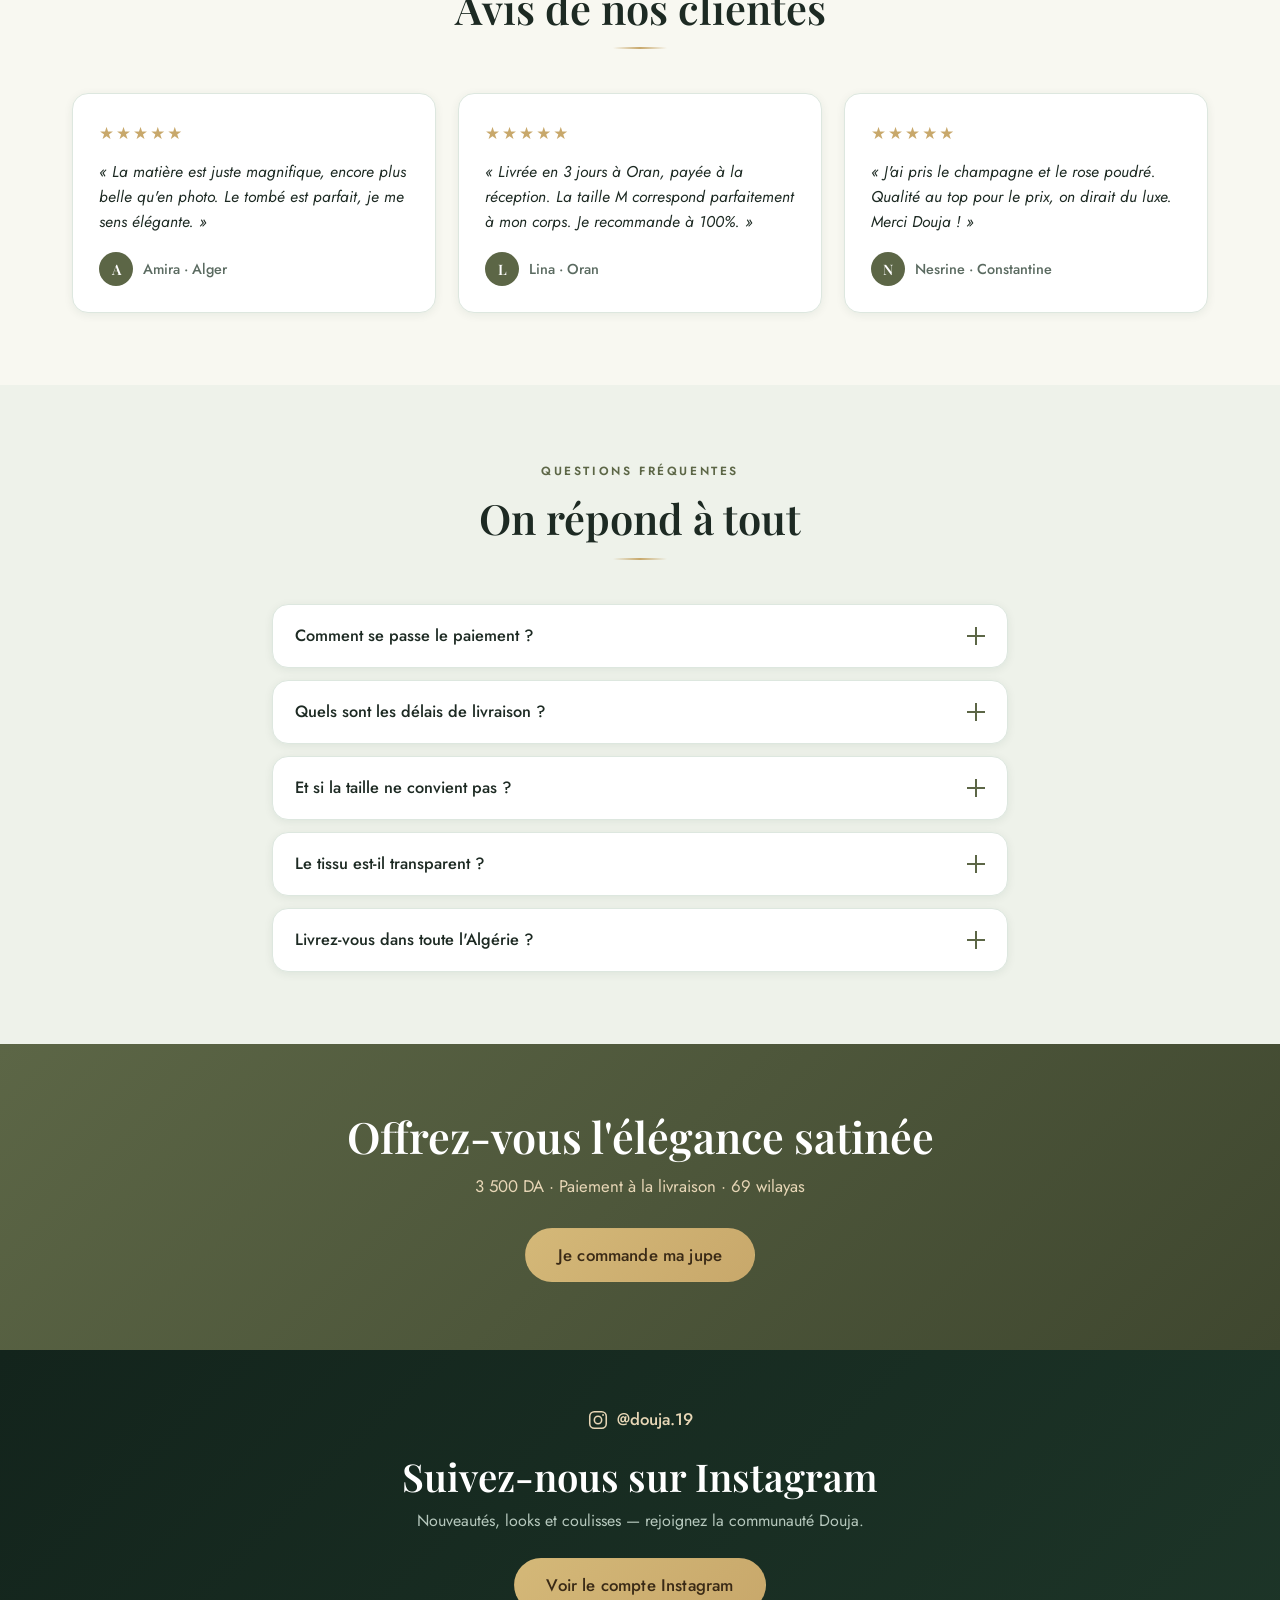
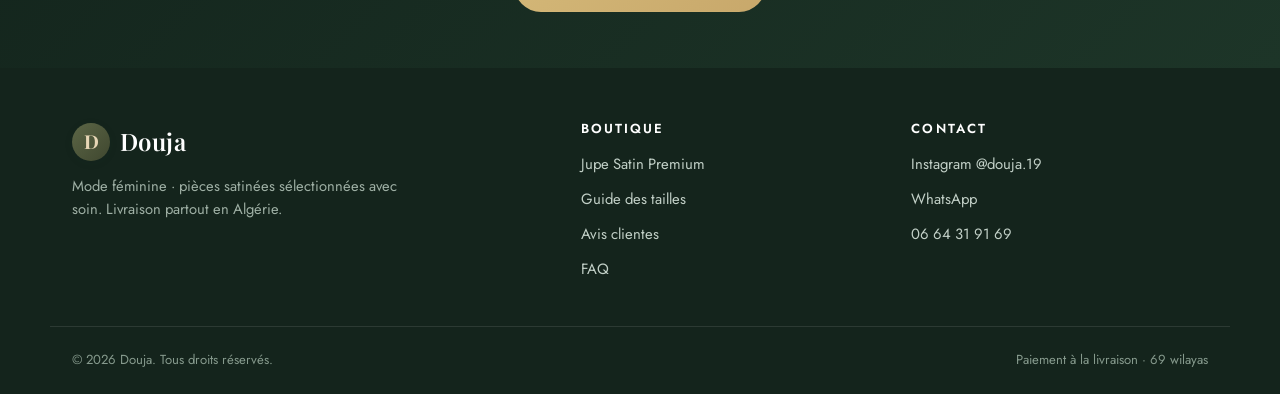
==== commit 96173059: "Mise a jour 69 wilayas (loi n26-06 du 4 avril 2026, +11 nouvelles wilayas) Co-Authored-By: Claude Op" ====
--- a/index.html
+++ b/index.html
@@ -3,7 +3,7 @@
 <head>
 <meta charset="UTF-8" />
 <meta name="viewport" content="width=device-width, initial-scale=1" />
-<title>Douja · Jupe Satin Premium — 3500 DA | Livraison 58 wilayas</title>
+<title>Douja · Jupe Satin Premium — 3500 DA | Livraison 69 wilayas</title>
 <meta name="description" content="Jupe en satin premium au tombé fluide et élégant. 3500 DA. Paiement à la livraison partout en Algérie. Commandez en 1 minute." />
 <meta name="theme-color" content="#5c6646" />
 <meta name="robots" content="index, follow" />
@@ -13,7 +13,7 @@
 <meta property="og:type" content="product" />
 <meta property="og:site_name" content="Douja" />
 <meta property="og:title" content="Jupe Satin Premium — Douja" />
-<meta property="og:description" content="Élégance satinée · 3500 DA · Paiement à la livraison · 58 wilayas" />
+<meta property="og:description" content="Élégance satinée · 3500 DA · Paiement à la livraison · 69 wilayas" />
 <meta property="og:image" content="https://youcef1712.github.io/douja-boutique/images/og.svg" />
 <meta property="og:image:width" content="1200" />
 <meta property="og:image:height" content="630" />
@@ -24,7 +24,7 @@
 <!-- Twitter Card -->
 <meta name="twitter:card" content="summary_large_image" />
 <meta name="twitter:title" content="Jupe Satin Premium — Douja" />
-<meta name="twitter:description" content="Élégance satinée · 3500 DA · Paiement à la livraison · 58 wilayas" />
+<meta name="twitter:description" content="Élégance satinée · 3500 DA · Paiement à la livraison · 69 wilayas" />
 <meta name="twitter:image" content="https://youcef1712.github.io/douja-boutique/images/og.svg" />
 
 <!-- Mobile / PWA -->
@@ -67,11 +67,11 @@
 <div class="announce">
   <div class="announce__track">
     <span data-i18n="ann.cod">✦ Paiement à la livraison</span>
-    <span data-i18n="ann.deliver">✦ Livraison dans les 58 wilayas</span>
+    <span data-i18n="ann.deliver">✦ Livraison dans les 69 wilayas</span>
     <span data-i18n="ann.satin">✦ Satin premium · tombé fluide</span>
     <span data-i18n="ann.exchange">✦ Échange facile</span>
     <span data-i18n="ann.cod">✦ Paiement à la livraison</span>
-    <span data-i18n="ann.deliver">✦ Livraison dans les 58 wilayas</span>
+    <span data-i18n="ann.deliver">✦ Livraison dans les 69 wilayas</span>
     <span data-i18n="ann.satin">✦ Satin premium · tombé fluide</span>
     <span data-i18n="ann.exchange">✦ Échange facile</span>
   </div>
@@ -131,7 +131,7 @@
       </div>
 
       <ul class="hero__trust">
-        <li><svg viewBox="0 0 24 24" class="ic"><path d="M20 6 9 17l-5-5"/></svg> <span data-i18n="hero.trust1">Livraison 58 wilayas</span></li>
+        <li><svg viewBox="0 0 24 24" class="ic"><path d="M20 6 9 17l-5-5"/></svg> <span data-i18n="hero.trust1">Livraison 69 wilayas</span></li>
         <li><svg viewBox="0 0 24 24" class="ic"><path d="M20 6 9 17l-5-5"/></svg> <span data-i18n="hero.trust2">Paiement à la réception</span></li>
         <li><svg viewBox="0 0 24 24" class="ic"><path d="M20 6 9 17l-5-5"/></svg> <span data-i18n="hero.trust3">Échange facile</span></li>
       </ul>
@@ -546,7 +546,7 @@
       </details>
       <details>
         <summary><span data-i18n="q5">Livrez-vous dans toute l'Algérie ?</span><span class="acc__plus"></span></summary>
-        <p data-i18n="a5">Oui, nous livrons dans les 58 wilayas, à domicile ou au bureau (stop desk).</p>
+        <p data-i18n="a5">Oui, nous livrons dans les 69 wilayas, à domicile ou au bureau (stop desk).</p>
       </details>
     </div>
   </div>
@@ -556,7 +556,7 @@
 <section class="cta-final">
   <div class="container cta-final__inner">
     <h2 data-i18n="cta.head">Offrez-vous l'élégance satinée</h2>
-    <p data-i18n="cta.p">3 500 DA · Paiement à la livraison · 58 wilayas</p>
+    <p data-i18n="cta.p">3 500 DA · Paiement à la livraison · 69 wilayas</p>
     <a href="#commander" class="btn btn--gold btn--lg" data-i18n="cta.btn">Je commande ma jupe</a>
   </div>
 </section>
@@ -599,7 +599,7 @@
   </div>
   <div class="footer__bottom container">
     <span>© <span id="year"></span> Douja. <span data-i18n="foot.rights">Tous droits réservés.</span></span>
-    <span data-i18n="foot.cod">Paiement à la livraison · 58 wilayas</span>
+    <span data-i18n="foot.cod">Paiement à la livraison · 69 wilayas</span>
   </div>
 </footer>
 
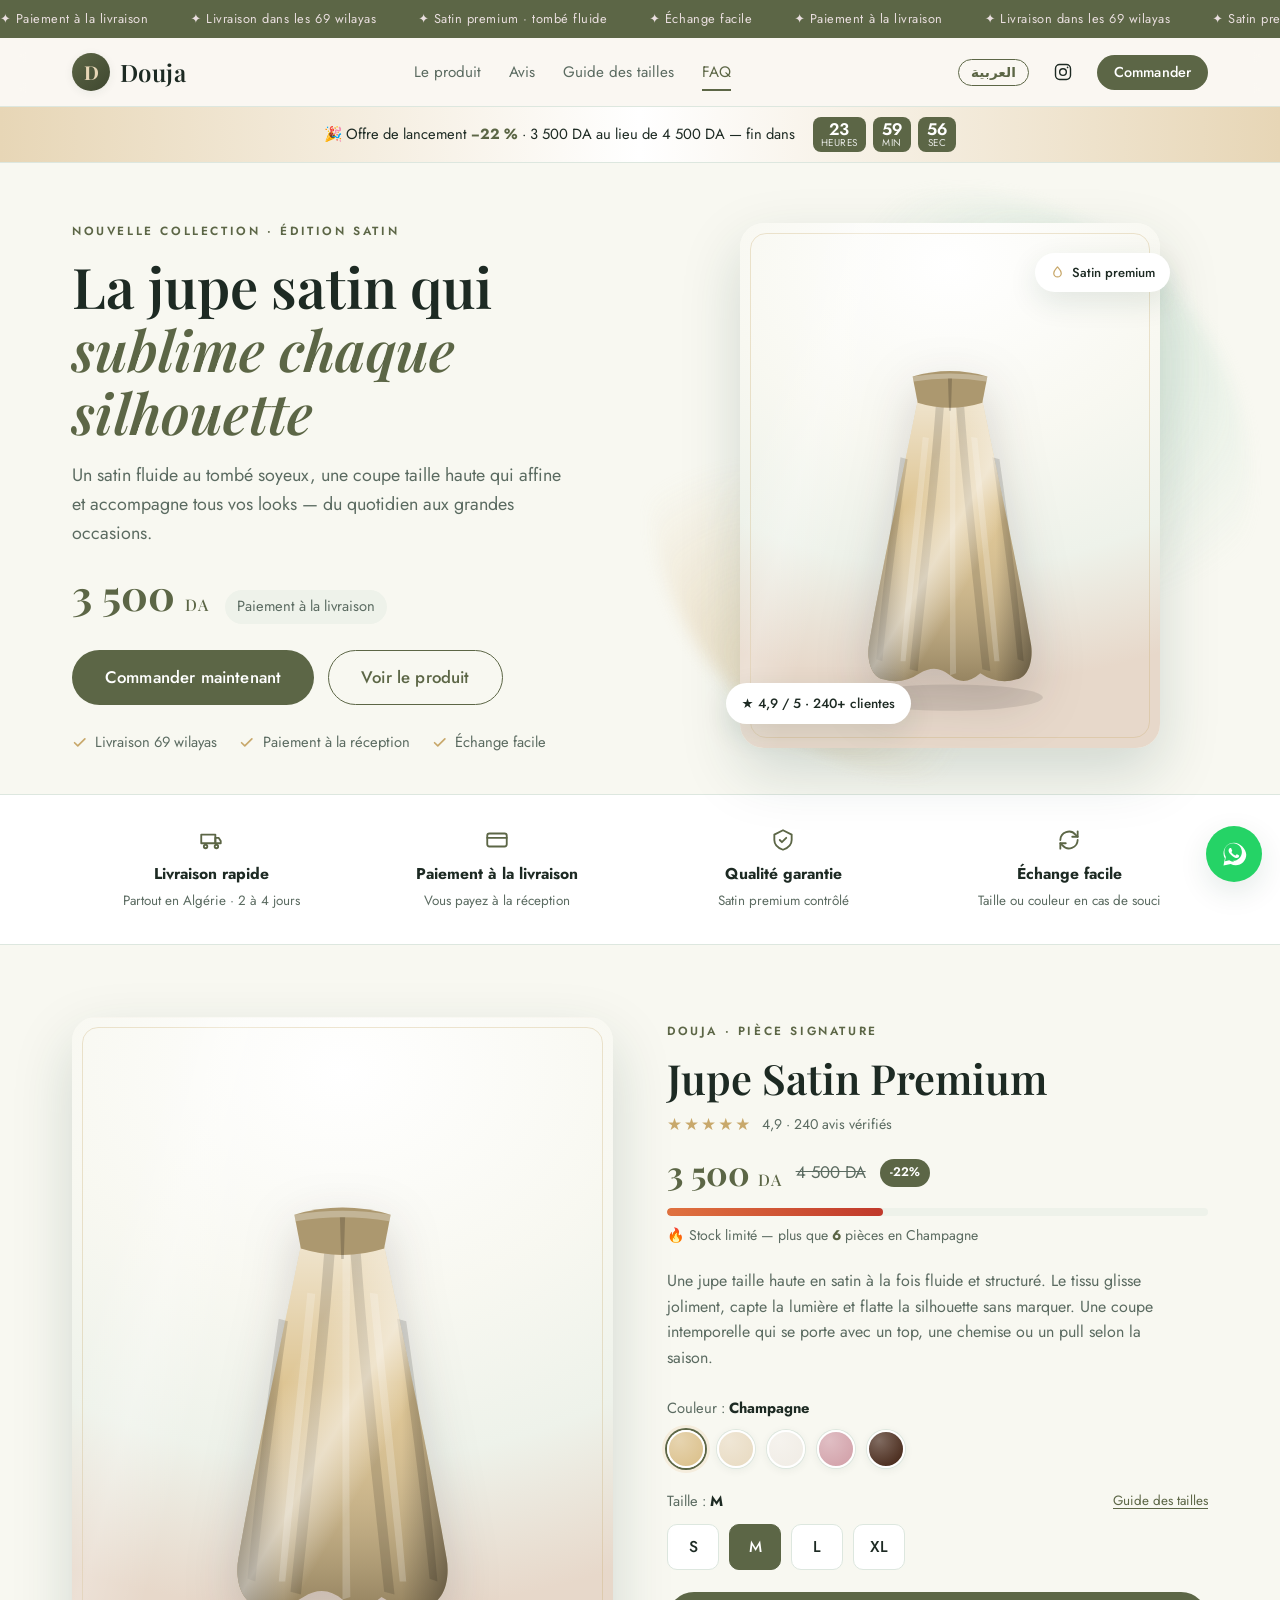
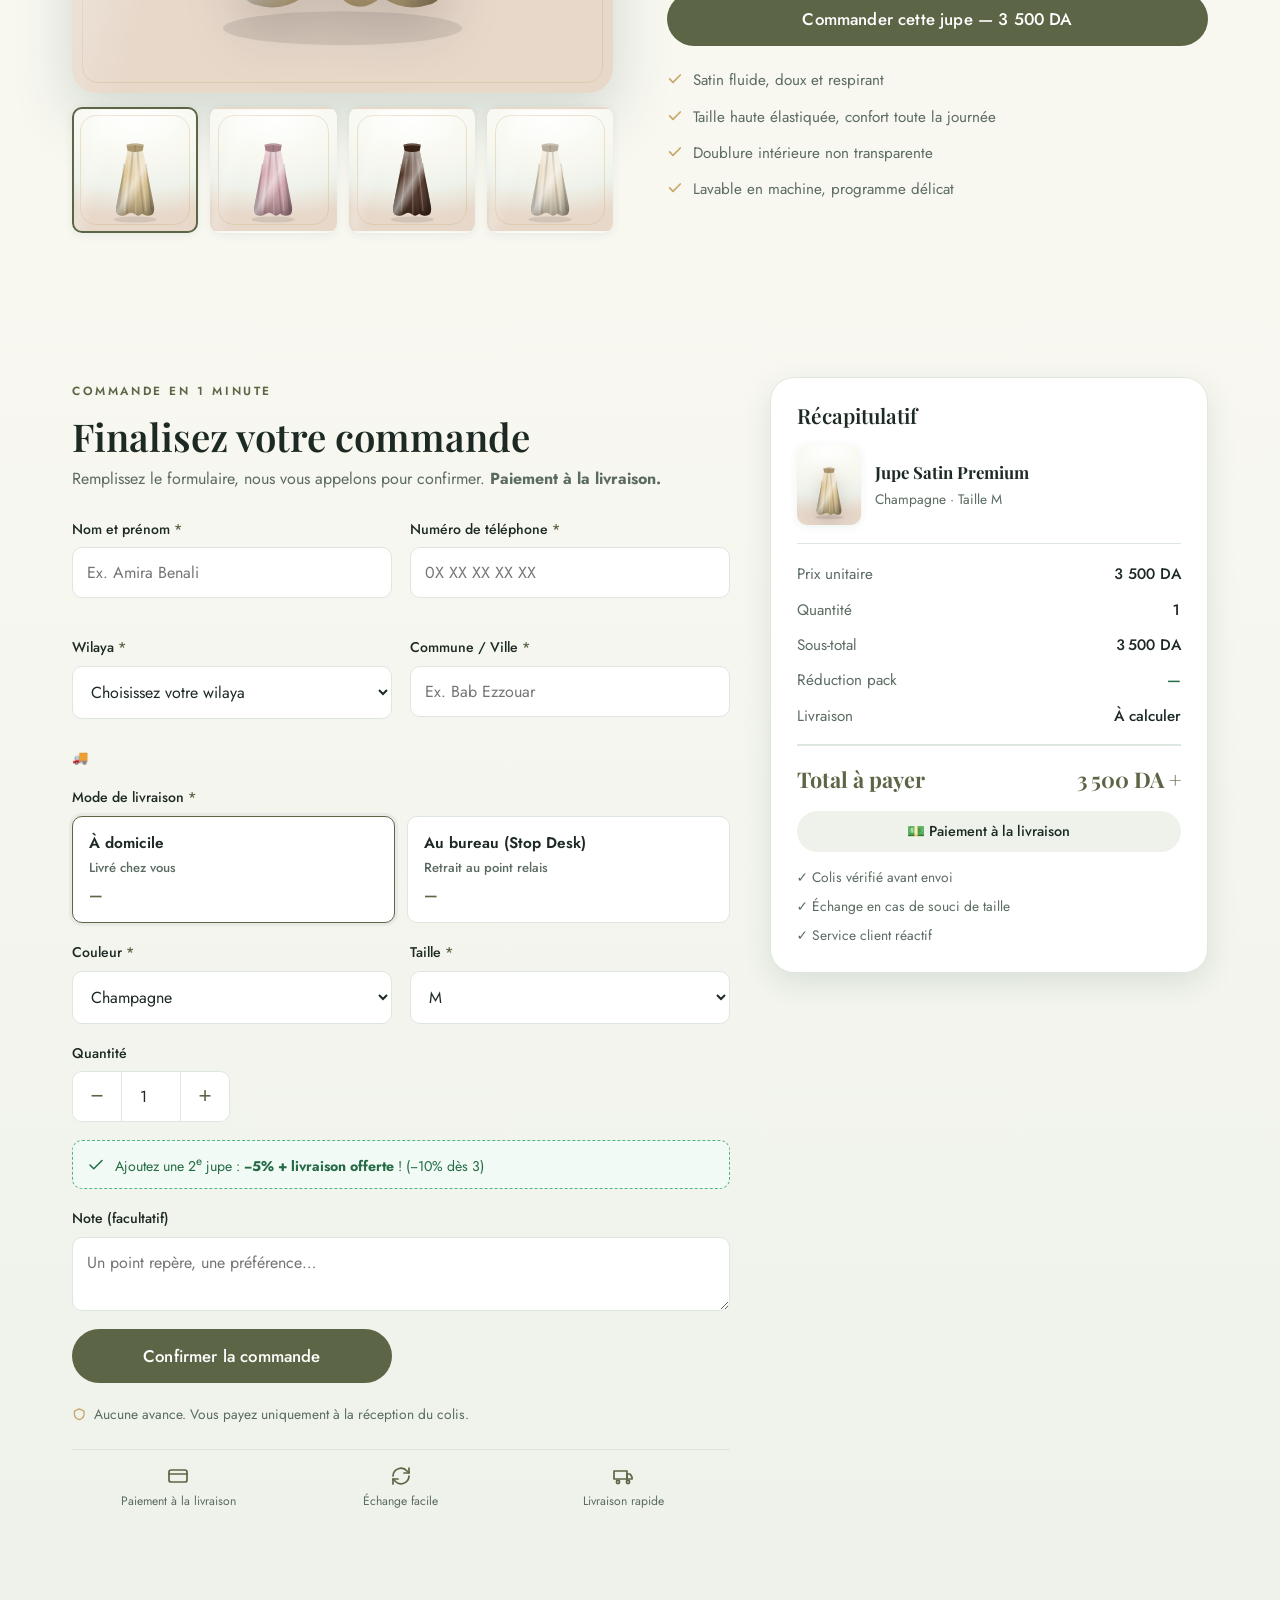
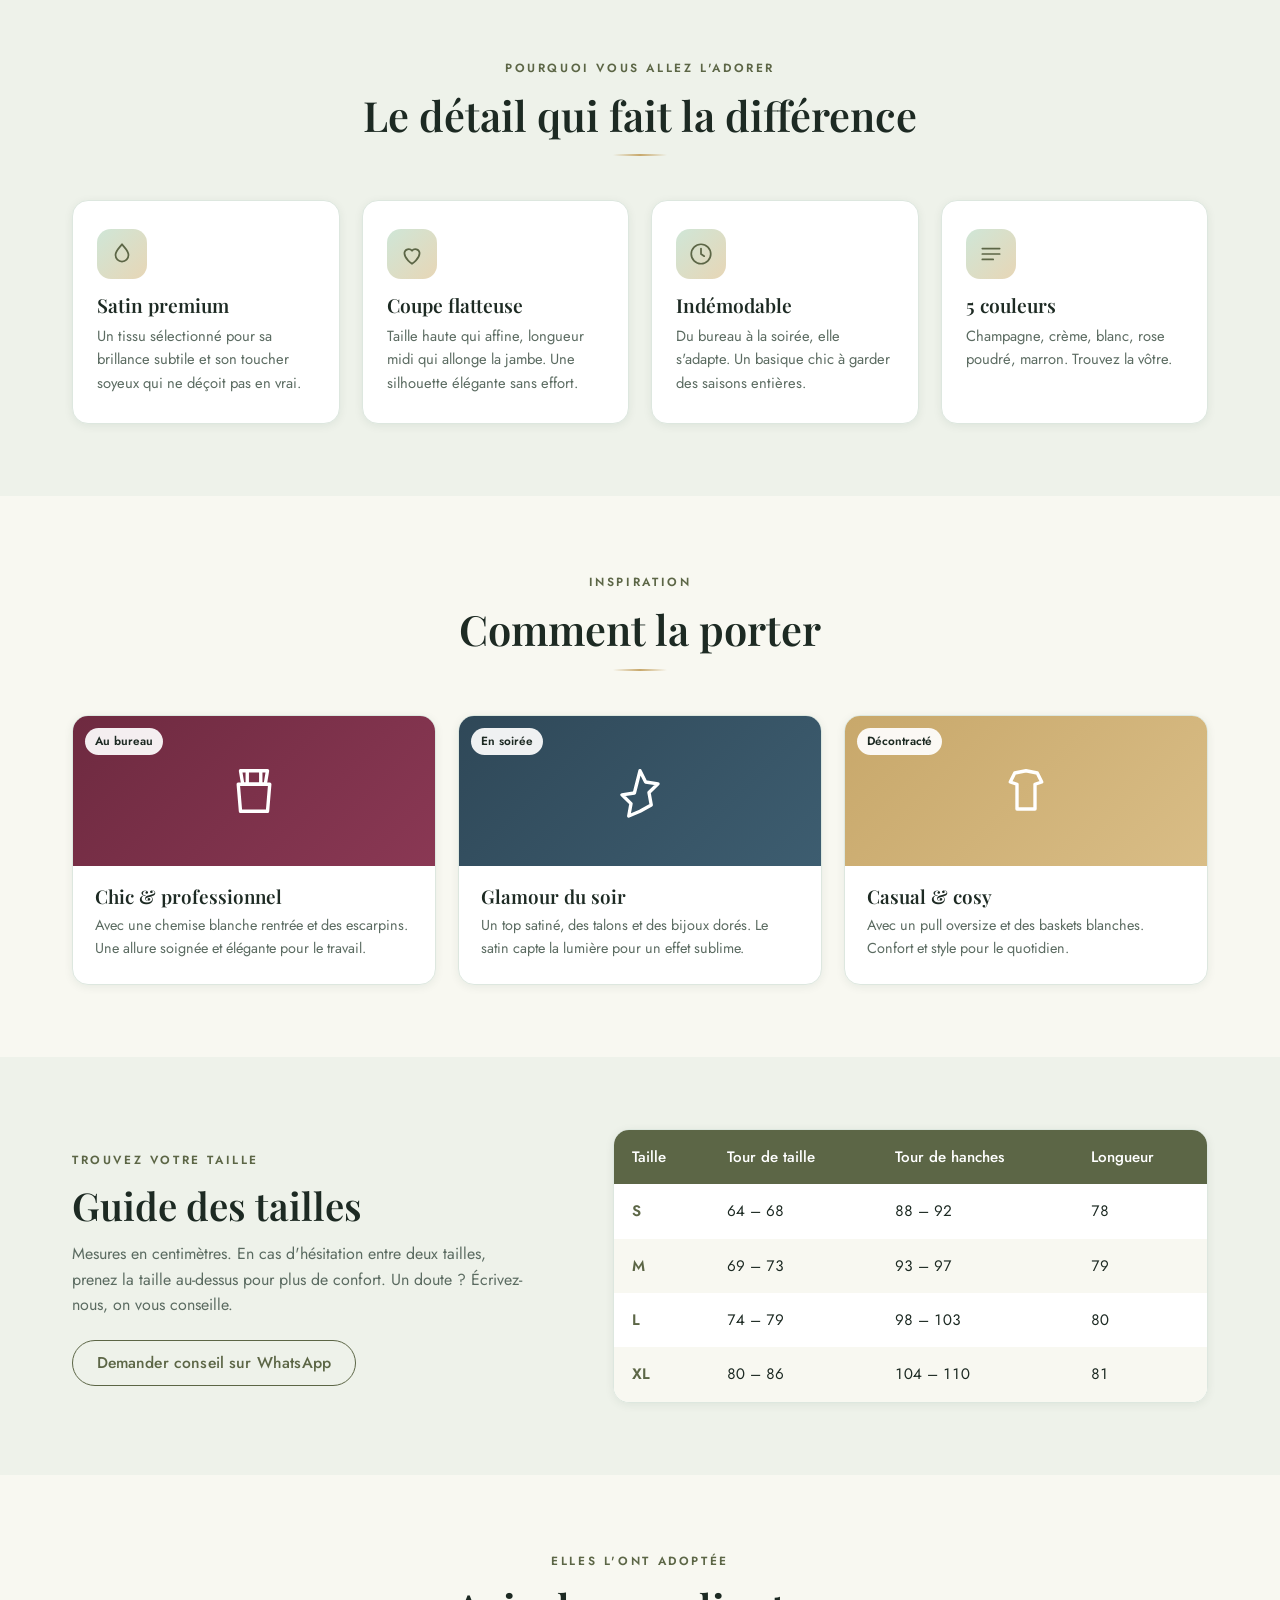
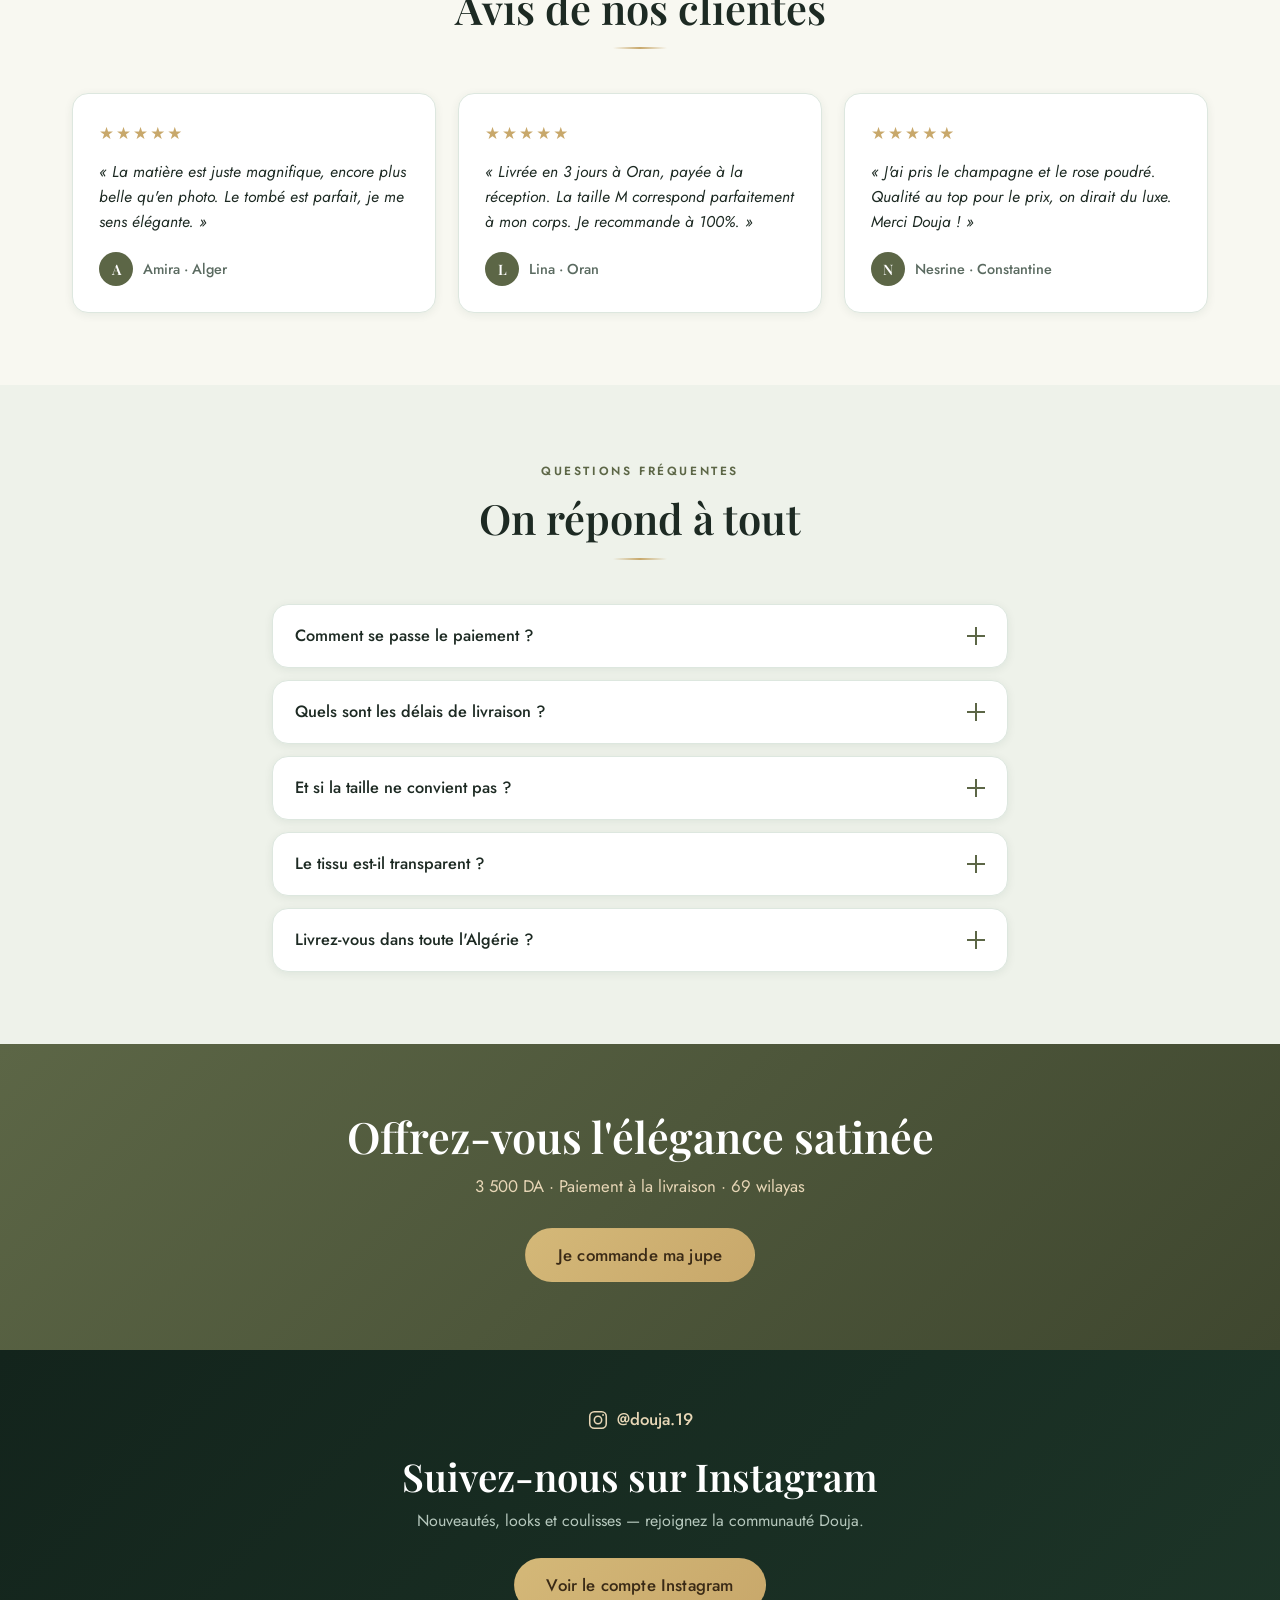
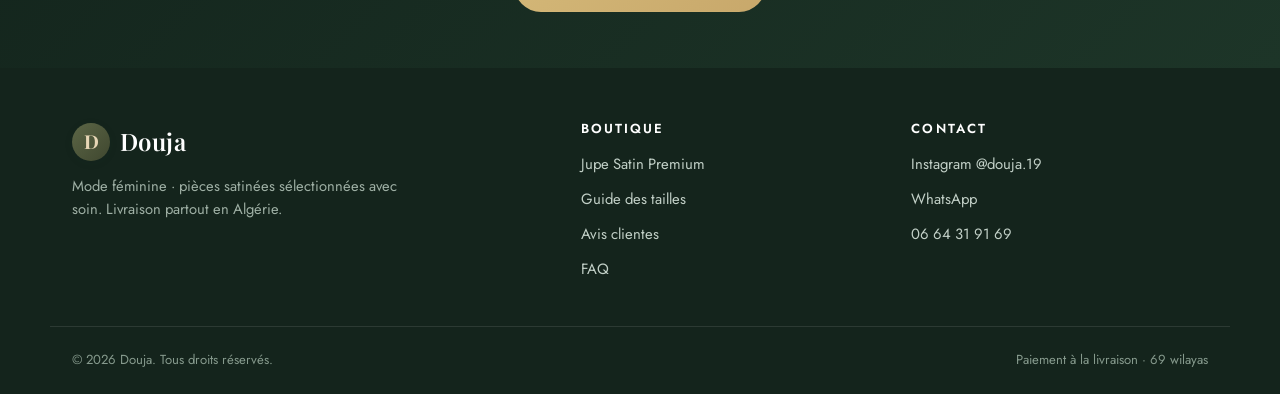
==== commit d0495aa3: "Fix mobile : le bouton Commander mene directement au formulaire (ancre + scroll-margin sous le heade" ====
--- a/index.html
+++ b/index.html
@@ -95,7 +95,7 @@
       <a class="icon-link" href="https://www.instagram.com/douja.19" target="_blank" rel="noopener" aria-label="Instagram Douja">
         <svg viewBox="0 0 24 24" width="20" height="20" fill="none" stroke="currentColor" stroke-width="1.7"><rect x="3" y="3" width="18" height="18" rx="5"/><circle cx="12" cy="12" r="4"/><circle cx="17.5" cy="6.5" r="1" fill="currentColor" stroke="none"/></svg>
       </a>
-      <a class="btn btn--primary btn--sm" href="#commander" data-i18n="cta.order">Commander</a>
+      <a class="btn btn--primary btn--sm" href="#order-form" data-i18n="cta.order">Commander</a>
     </div>
   </div>
 </header>
@@ -126,7 +126,7 @@
       </div>
 
       <div class="hero__cta">
-        <a href="#commander" class="btn btn--primary btn--lg" data-i18n="hero.cta1">Commander maintenant</a>
+        <a href="#order-form" class="btn btn--primary btn--lg" data-i18n="hero.cta1">Commander maintenant</a>
         <a href="#produit" class="btn btn--ghost btn--lg" data-i18n="hero.cta2">Voir le produit</a>
       </div>
 
@@ -230,7 +230,7 @@
         </div>
       </div>
 
-      <a href="#commander" class="btn btn--primary btn--lg btn--block" id="toOrderBtn" data-i18n="cta.orderThis">Commander cette jupe — 3 500 DA</a>
+      <a href="#order-form" class="btn btn--primary btn--lg btn--block" id="toOrderBtn" data-i18n="cta.orderThis">Commander cette jupe — 3 500 DA</a>
 
       <ul class="product__points">
         <li><svg viewBox="0 0 24 24" class="ic"><path d="M20 6 9 17l-5-5"/></svg> <span data-i18n="prod.p1">Satin fluide, doux et respirant</span></li>
@@ -371,7 +371,7 @@
 <!-- COMMANDE -->
 <section class="section order" id="commander">
   <div class="container order__grid">
-    <div class="order__form-wrap">
+    <div class="order__form-wrap" id="order-form">
       <span class="eyebrow" data-i18n="order.eyebrow">Commande en 1 minute</span>
       <h2 data-i18n="order.head">Finalisez votre commande</h2>
       <p class="order__sub" data-i18n="order.sub">Remplissez le formulaire, nous vous appelons pour confirmer. <strong>Paiement à la livraison.</strong></p>
@@ -557,7 +557,7 @@
   <div class="container cta-final__inner">
     <h2 data-i18n="cta.head">Offrez-vous l'élégance satinée</h2>
     <p data-i18n="cta.p">3 500 DA · Paiement à la livraison · 69 wilayas</p>
-    <a href="#commander" class="btn btn--gold btn--lg" data-i18n="cta.btn">Je commande ma jupe</a>
+    <a href="#order-form" class="btn btn--gold btn--lg" data-i18n="cta.btn">Je commande ma jupe</a>
   </div>
 </section>
 
@@ -609,7 +609,7 @@
     <small data-i18n="mb.name">Jupe Satin</small>
     <b>3 500 DA</b>
   </div>
-  <a href="#commander" class="btn btn--primary" data-i18n="mb.order">Commander</a>
+  <a href="#order-form" class="btn btn--primary" data-i18n="mb.order">Commander</a>
 </div>
 
 <!-- Bouton retour en haut -->
--- a/css/styles.css
+++ b/css/styles.css
@@ -35,6 +35,7 @@
 
 *{box-sizing:border-box}
 html{scroll-behavior:smooth}
+section[id], #order-form{scroll-margin-top:84px}
 @media (prefers-reduced-motion:reduce){html{scroll-behavior:auto}}
 
 body{
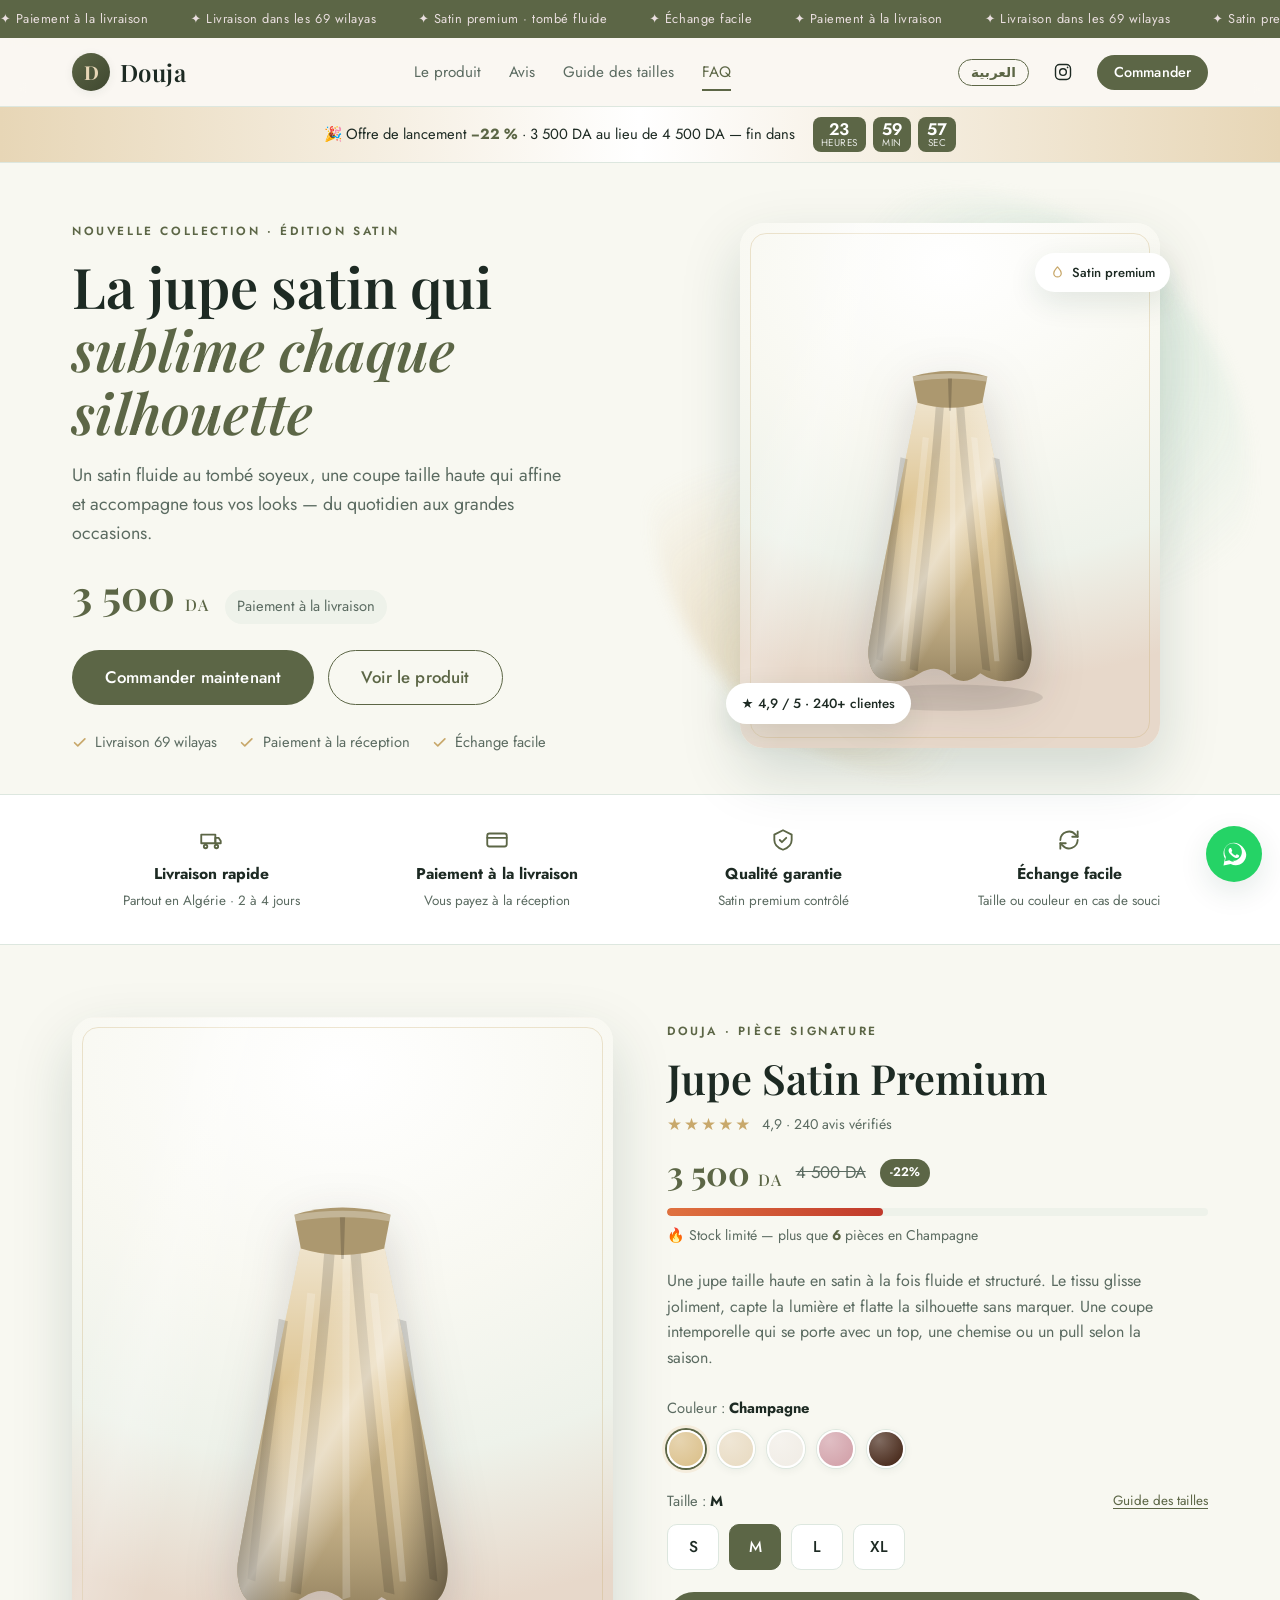
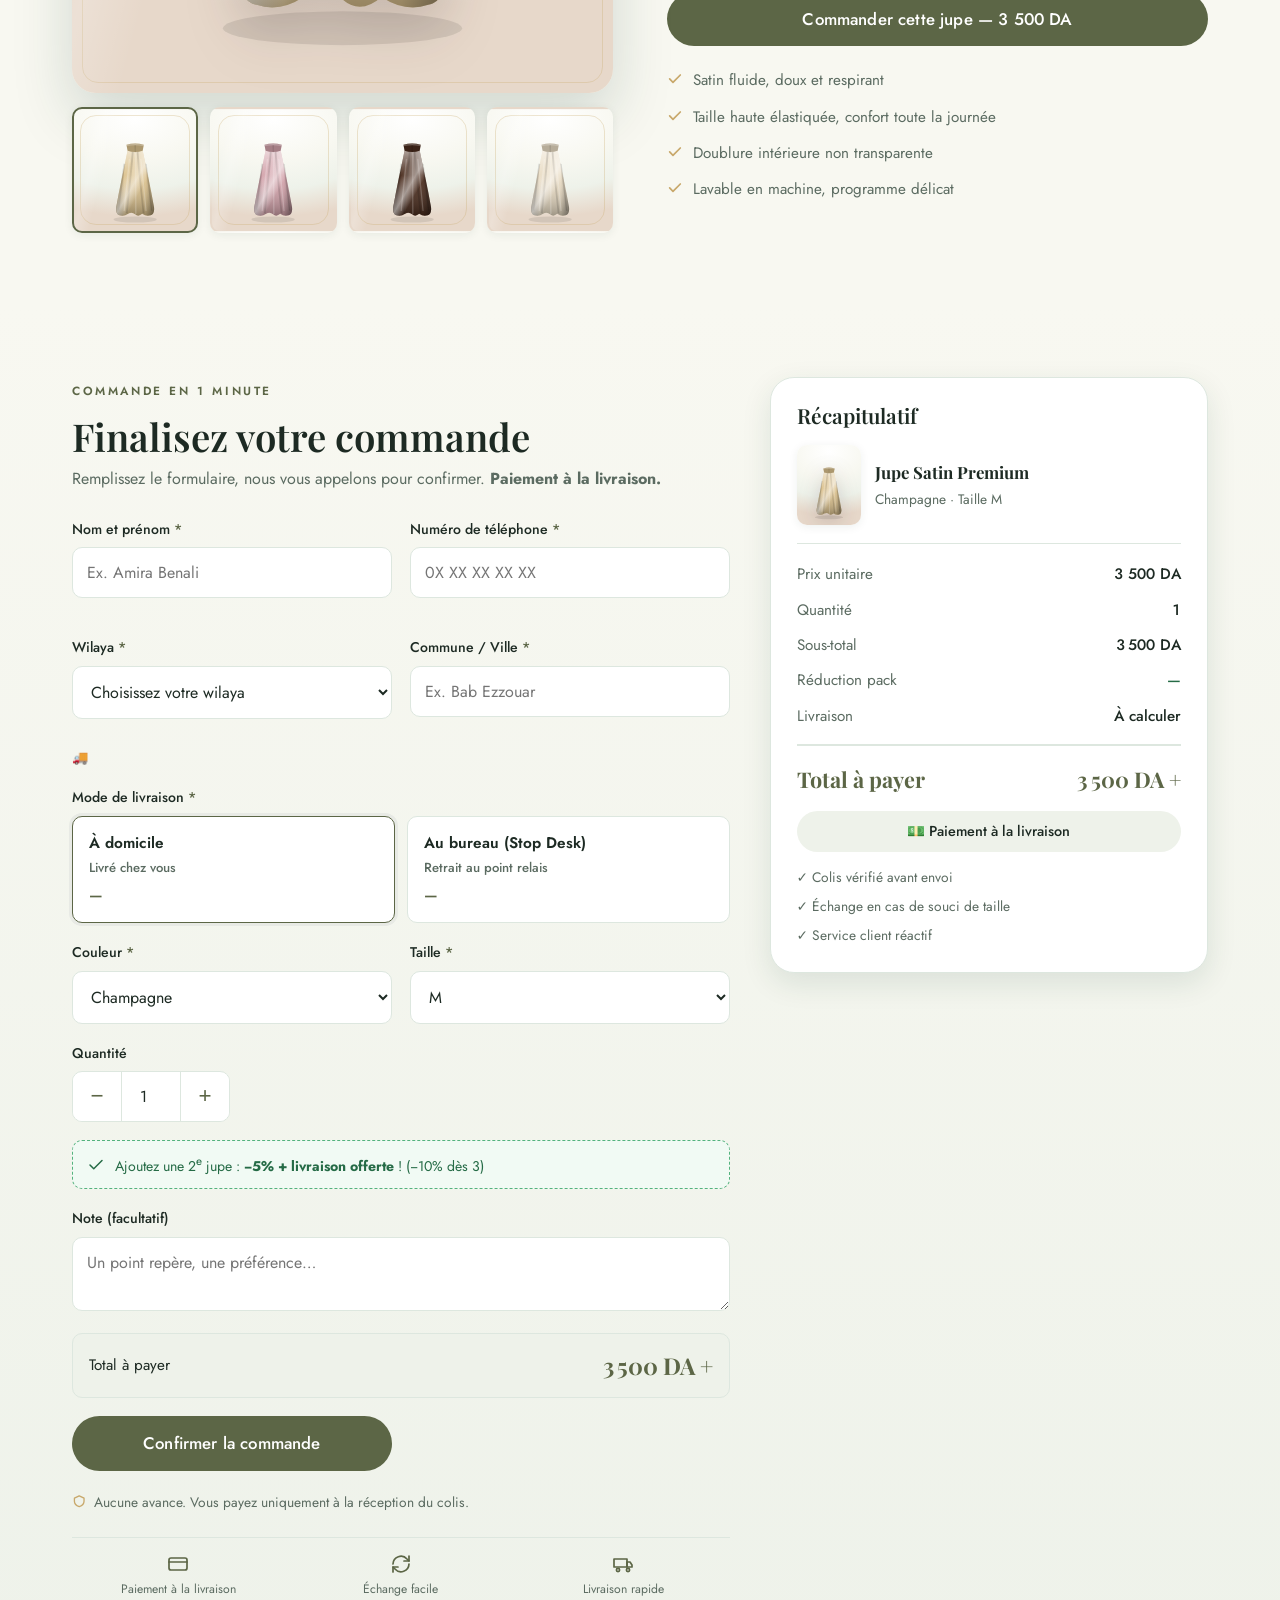
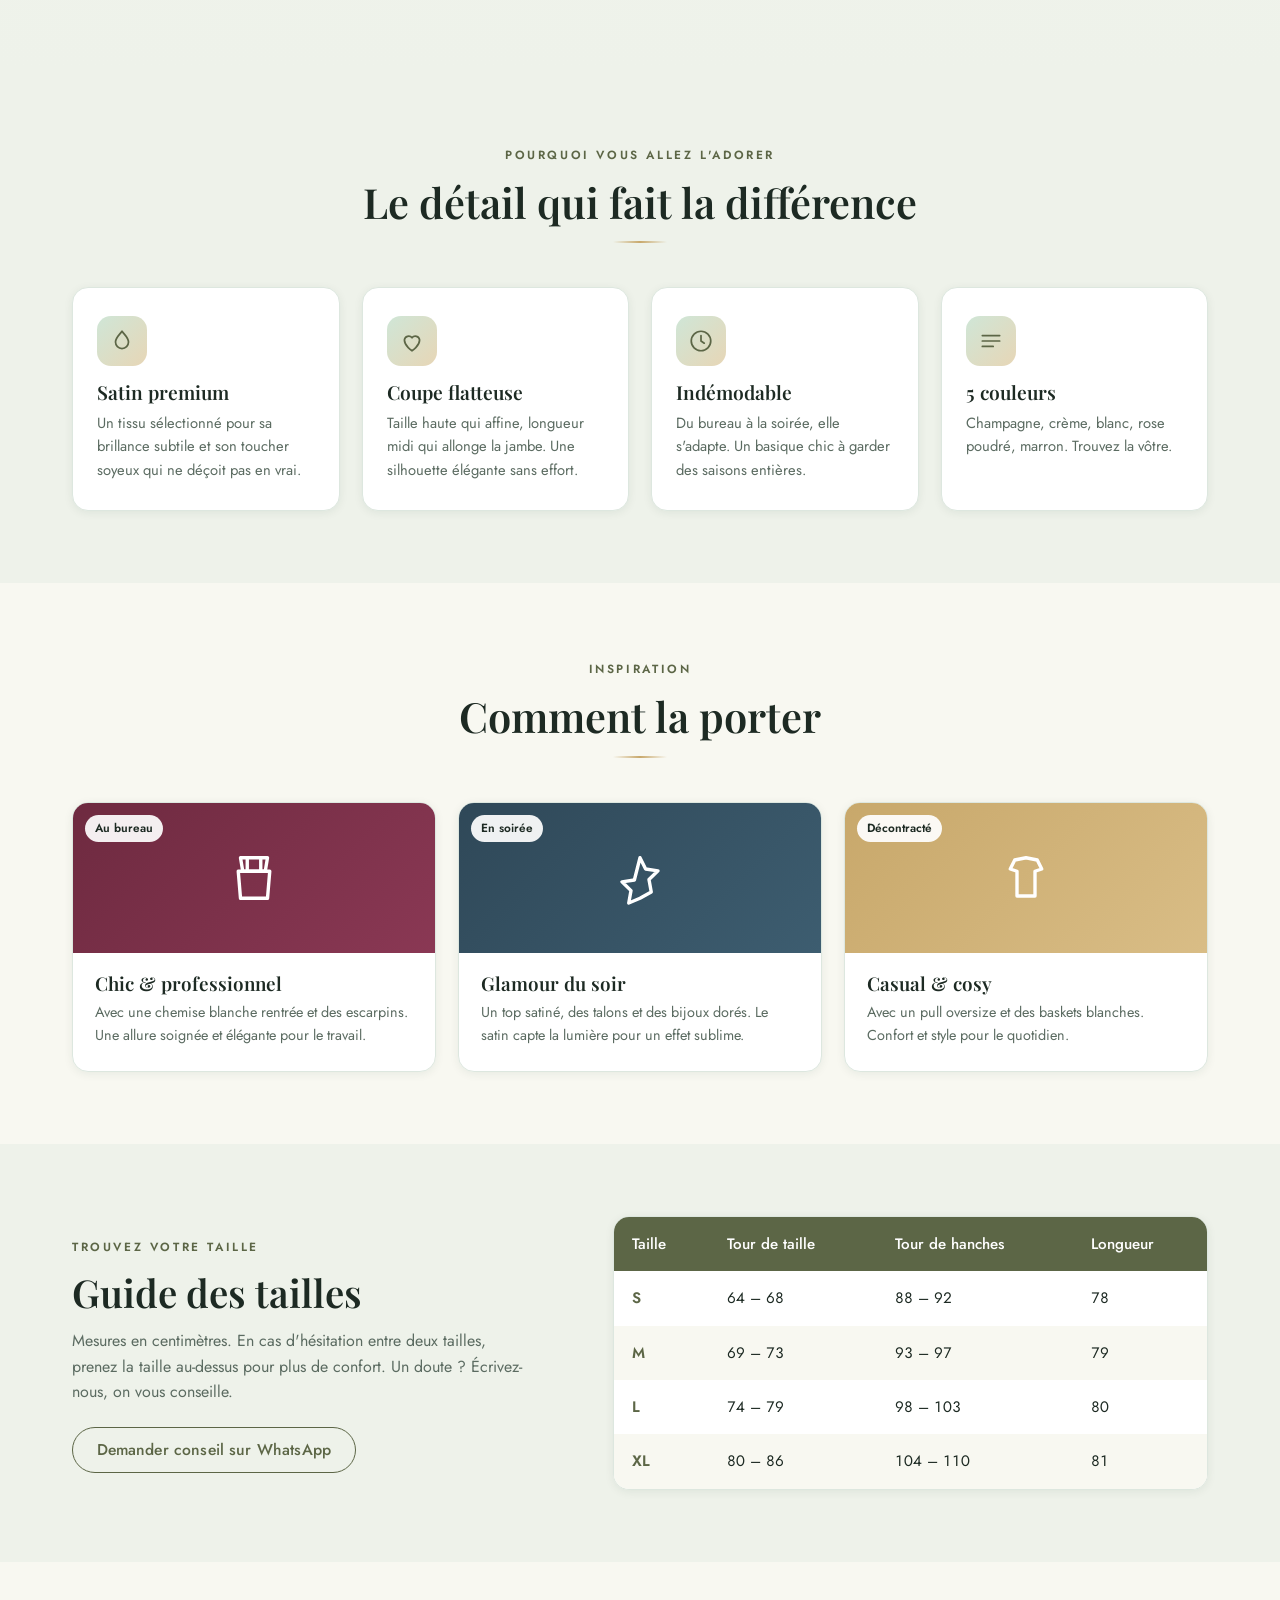
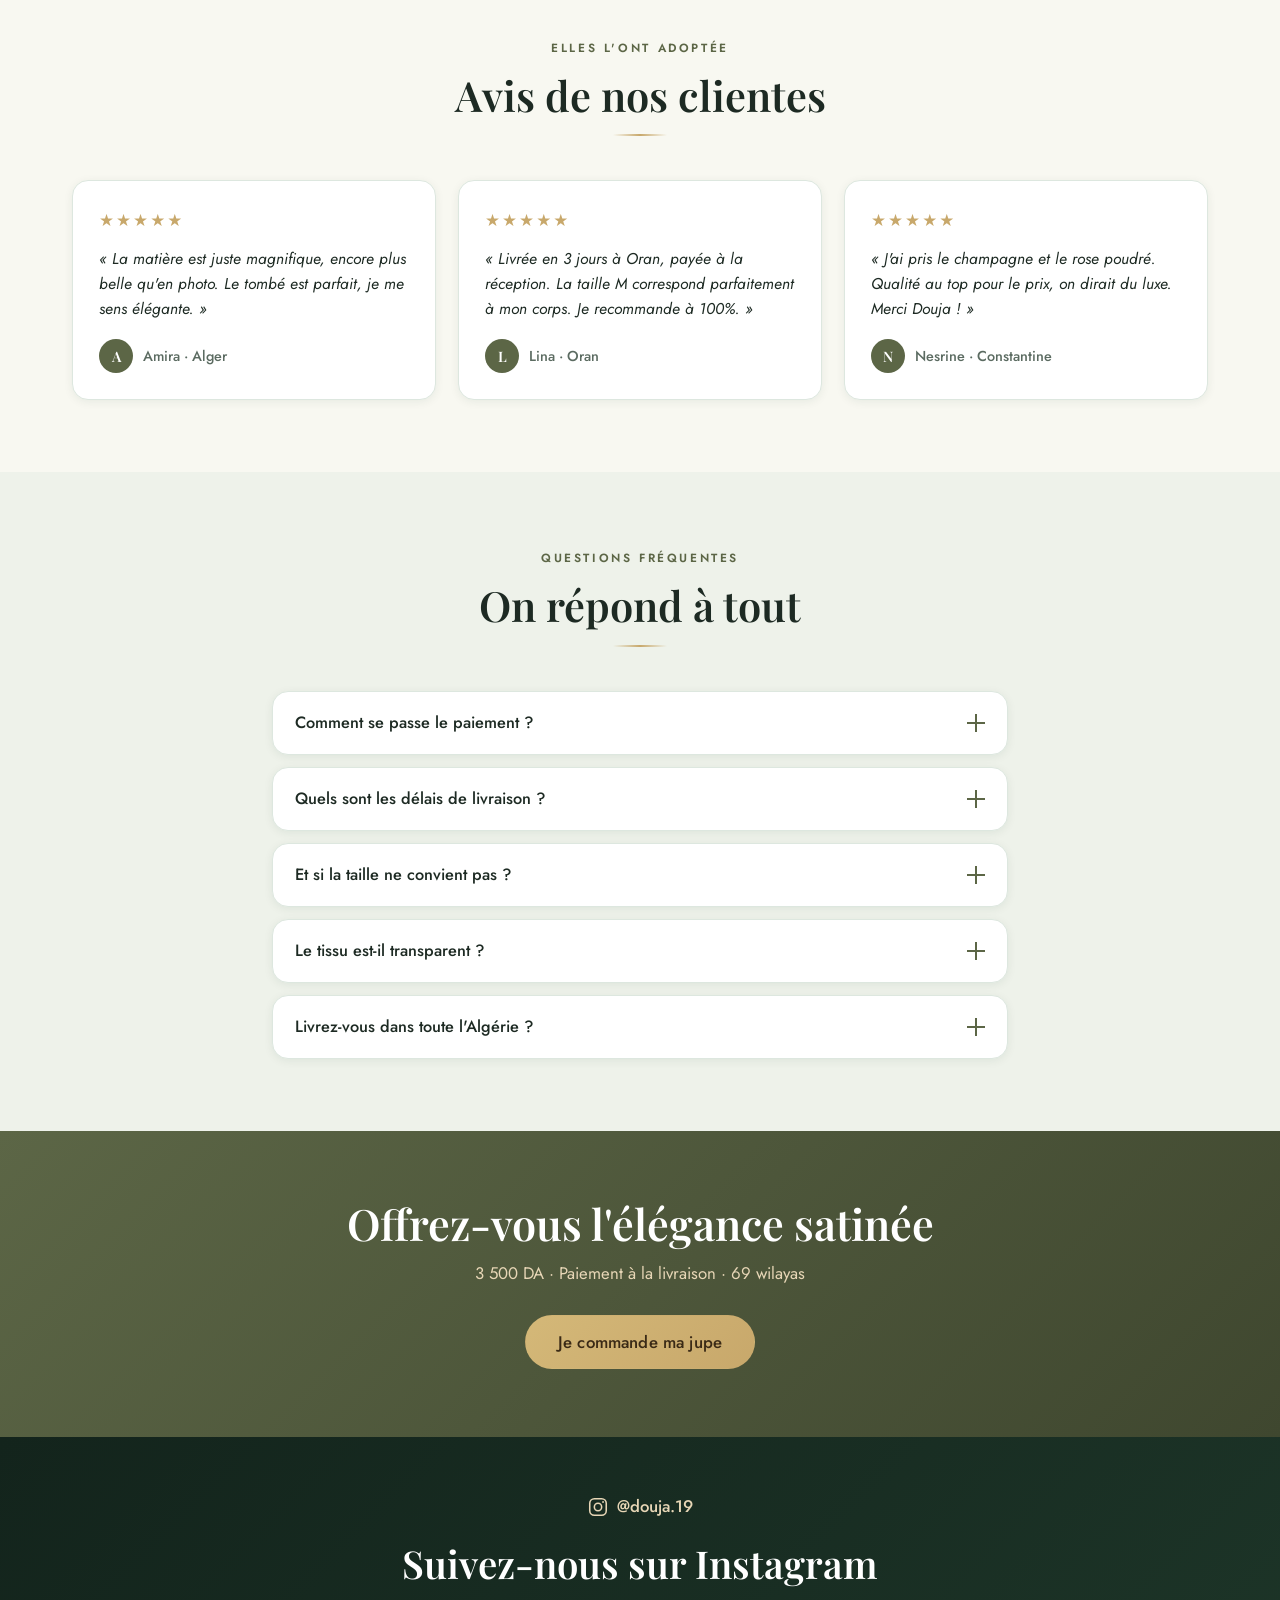
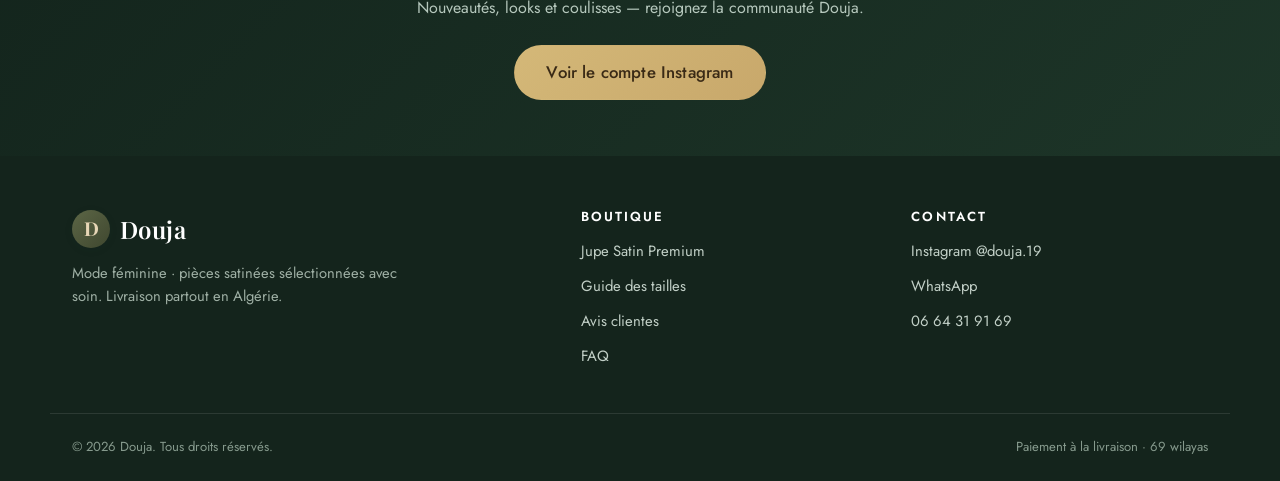
==== commit 9eb39f61: "Mobile : total affiche au-dessus du bouton Confirmer + recap deplace apres le formulaire Co-Authored" ====
--- a/index.html
+++ b/index.html
@@ -460,6 +460,11 @@
         <div class="field field--full">
           <label for="note" data-i18n="f.note">Note (facultatif)</label>
           <textarea id="note" name="note" rows="2" placeholder="Un point repère, une préférence…" data-i18n-ph="ph.note"></textarea>
+        </div>
+
+        <div class="form-total">
+          <span data-i18n="sum.total">Total à payer</span>
+          <strong id="sumTotalForm">—</strong>
         </div>
 
         <button type="submit" class="btn btn--primary btn--lg btn--block" id="submitBtn" data-i18n="f.submit">
--- a/css/styles.css
+++ b/css/styles.css
@@ -328,6 +328,10 @@
 .stepper input{width:60px;text-align:center;border:none;border-left:1.5px solid var(--line);border-right:1.5px solid var(--line);border-radius:0;min-height:46px}
 .stepper input:focus{box-shadow:none}
 
+.form-total{grid-column:1/-1;display:flex;align-items:center;justify-content:space-between;gap:12px;
+  background:var(--cream-2);border:1px solid var(--line);border-radius:var(--r-sm);padding:13px 16px;margin-top:4px}
+.form-total span{font-size:.95rem;color:var(--ink)}
+.form-total strong{font-family:var(--serif);font-size:1.45rem;color:var(--wine);font-variant-numeric:tabular-nums}
 .form__reassure{grid-column:1/-1;display:flex;align-items:center;gap:8px;font-size:.86rem;color:var(--ink-soft);margin-top:2px}
 .form__reassure .ic{color:var(--gold);stroke-width:2.2}
 
@@ -433,7 +437,7 @@
   .reviews{grid-template-columns:1fr}
   .guide{grid-template-columns:1fr;gap:26px}
   .order__grid{grid-template-columns:1fr}
-  .order__summary{position:static;order:-1}
+  .order__summary{position:static}
   .trust-bar__grid{grid-template-columns:repeat(2,1fr);gap:18px}
   .nav{display:none}
 }
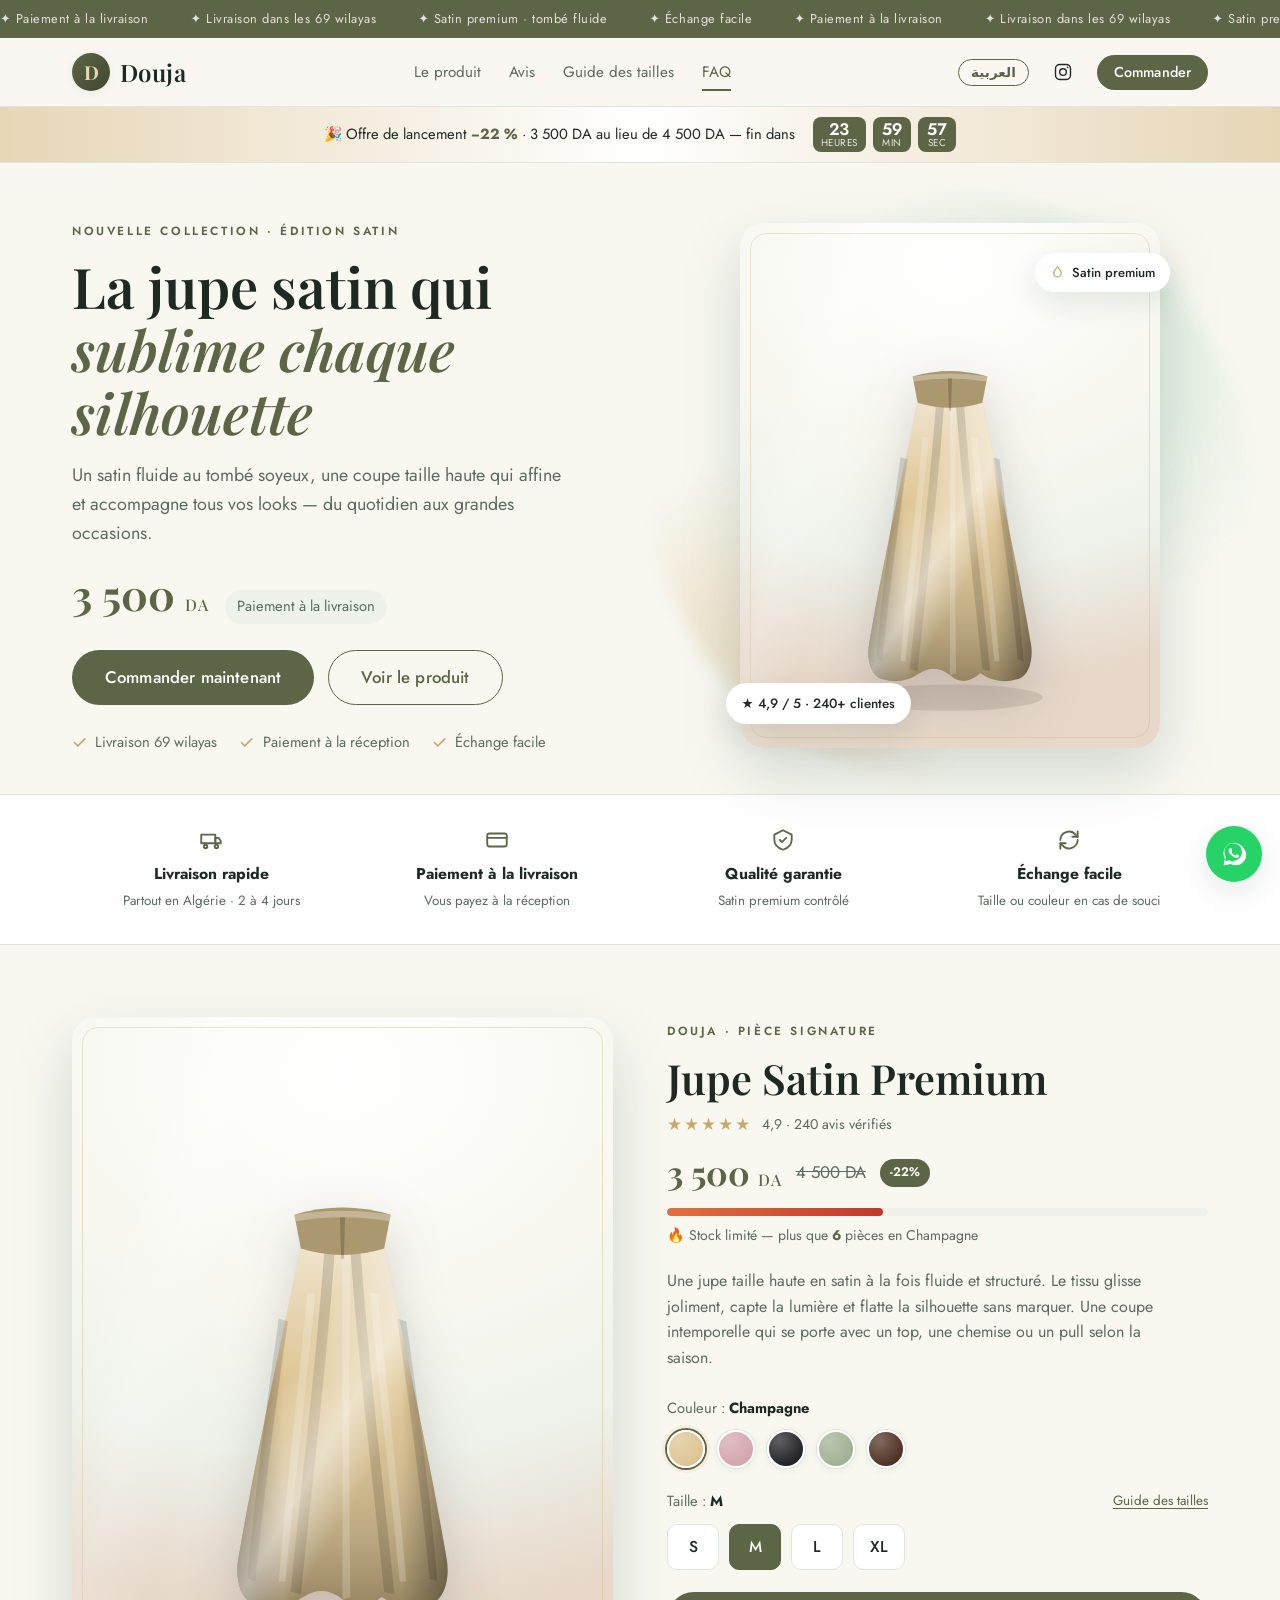
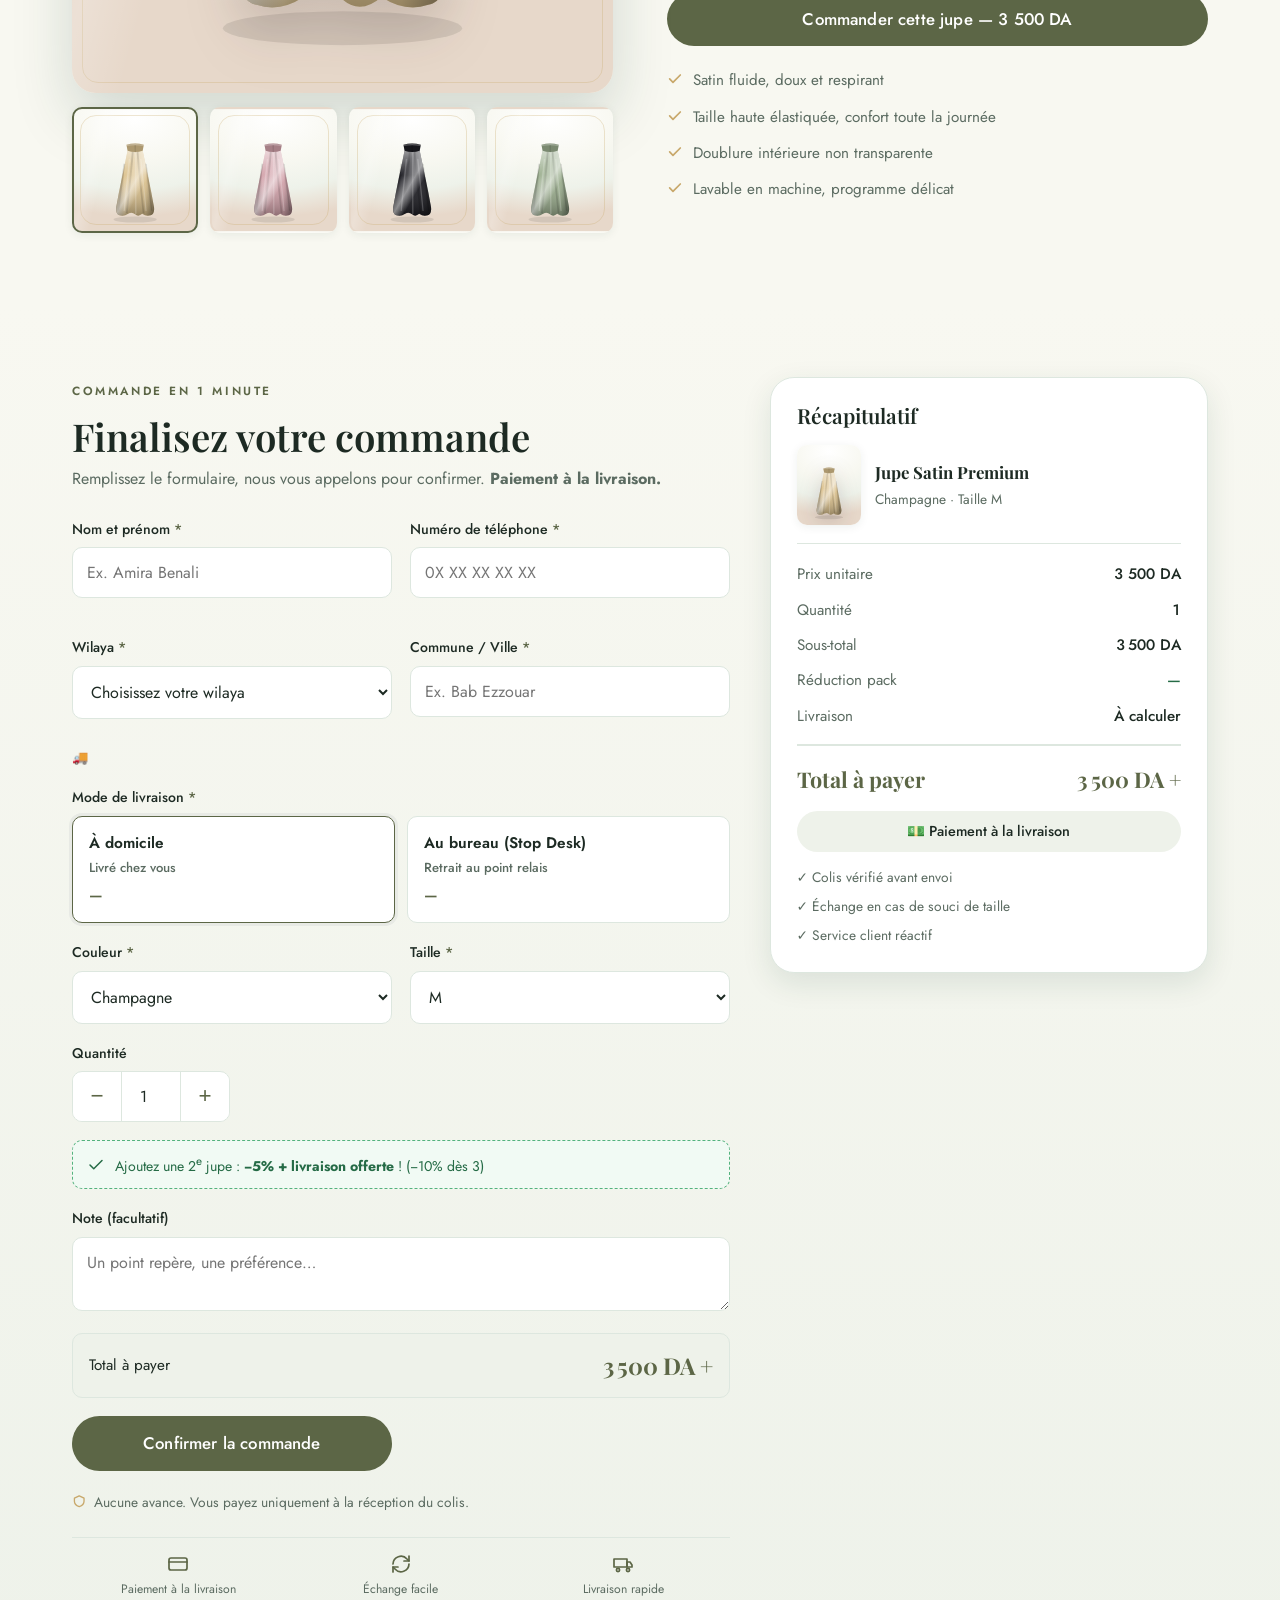
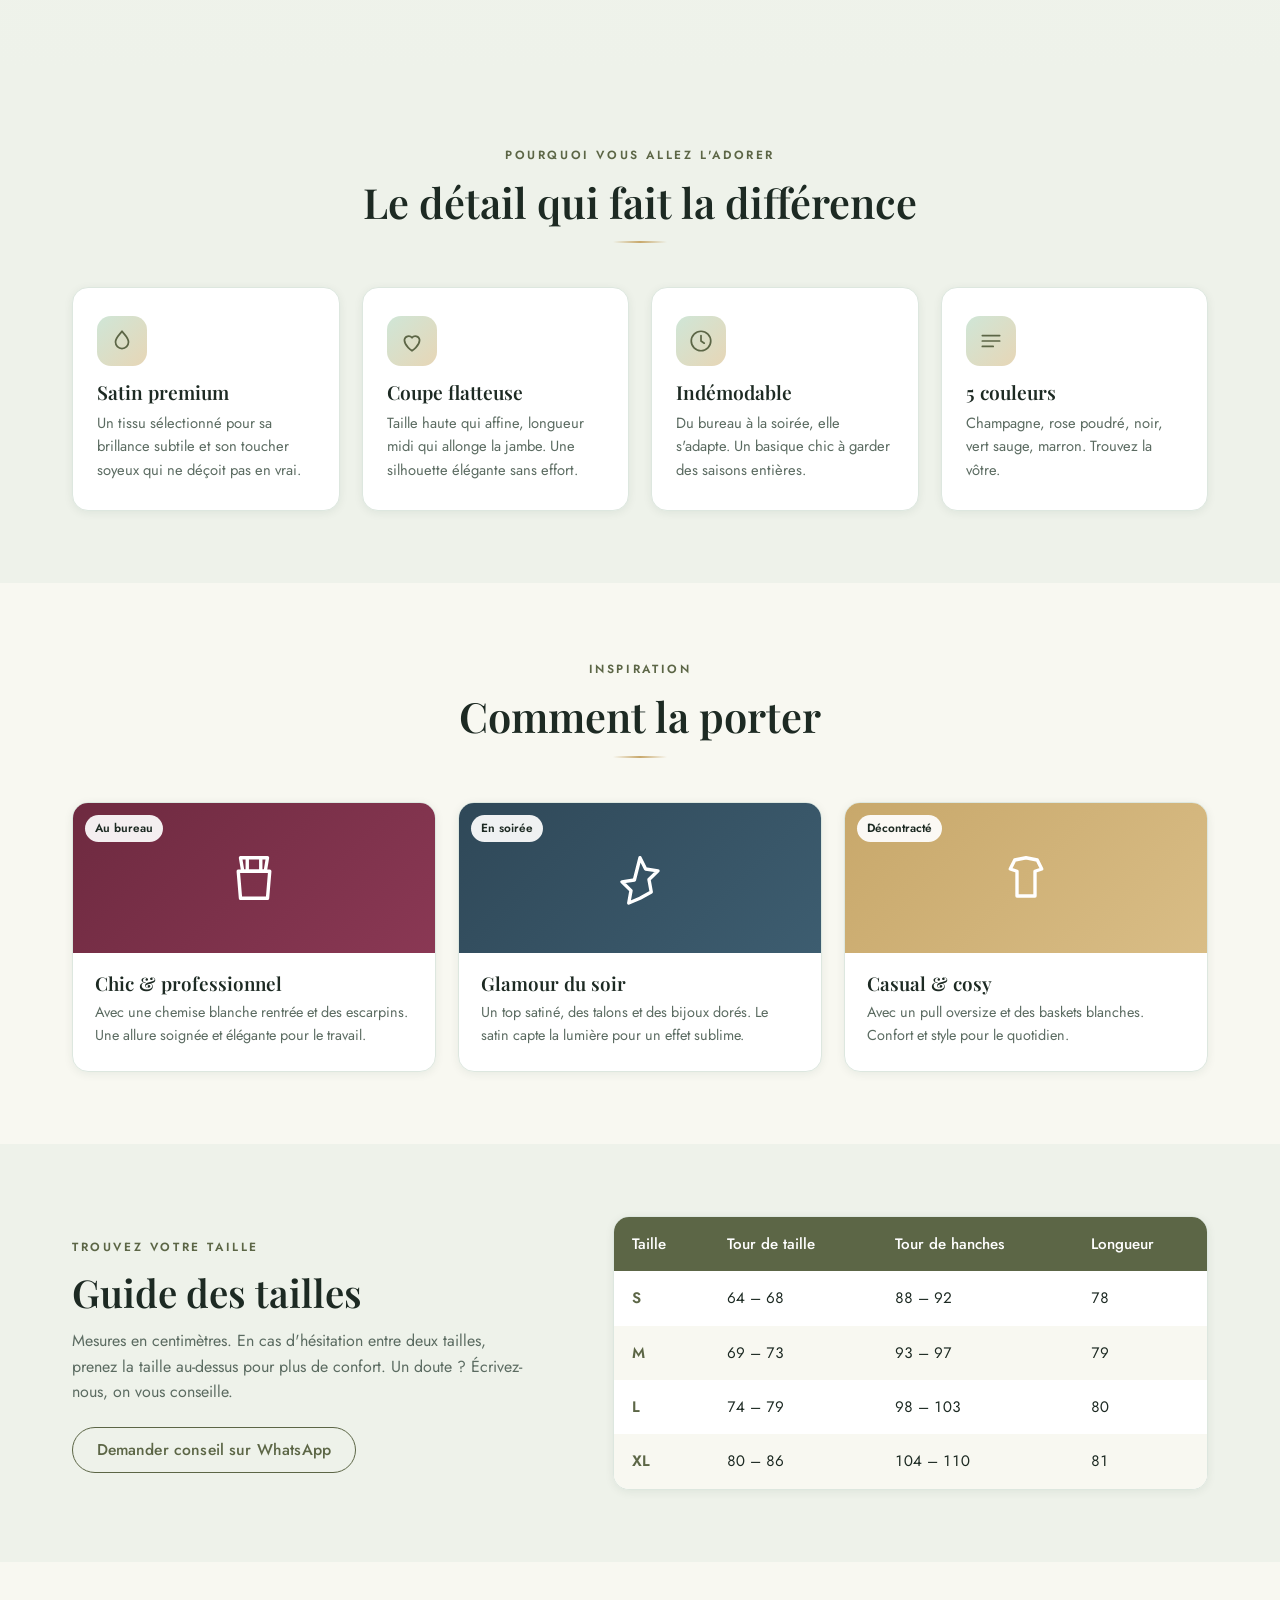
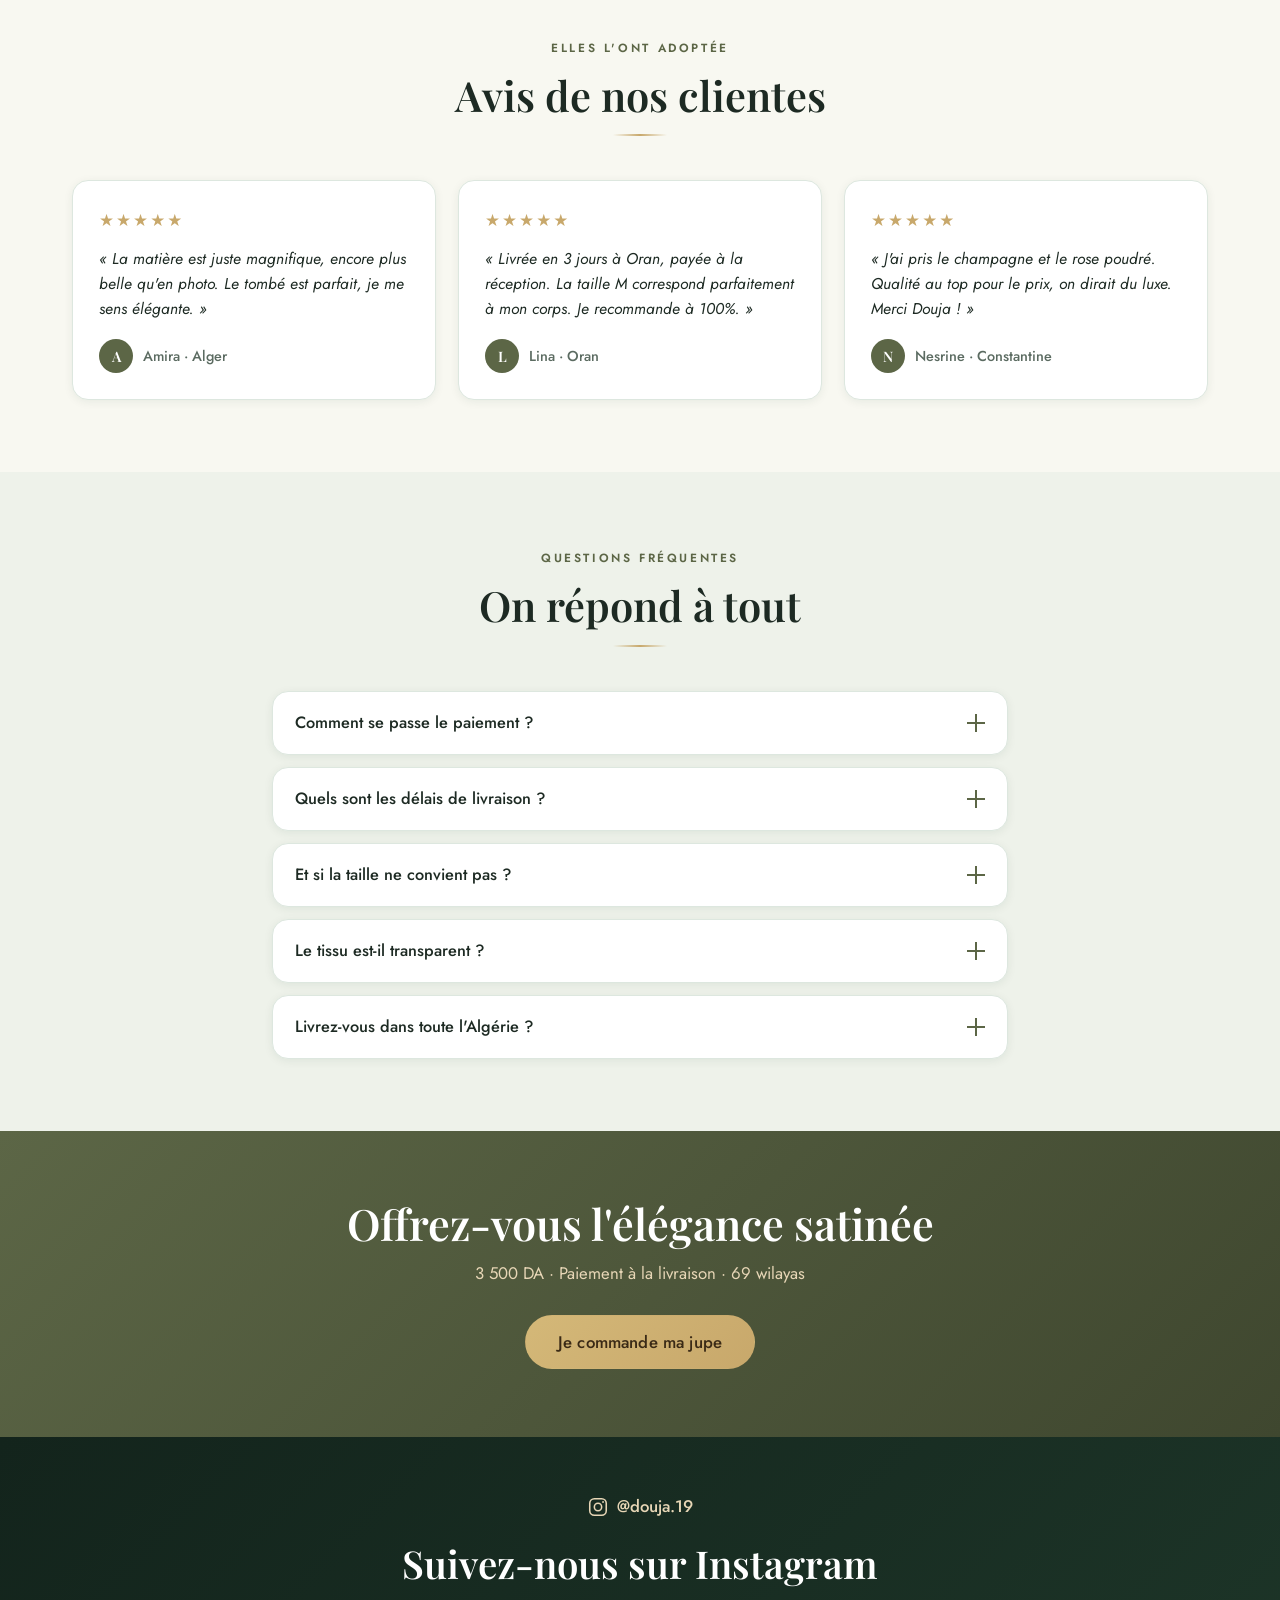
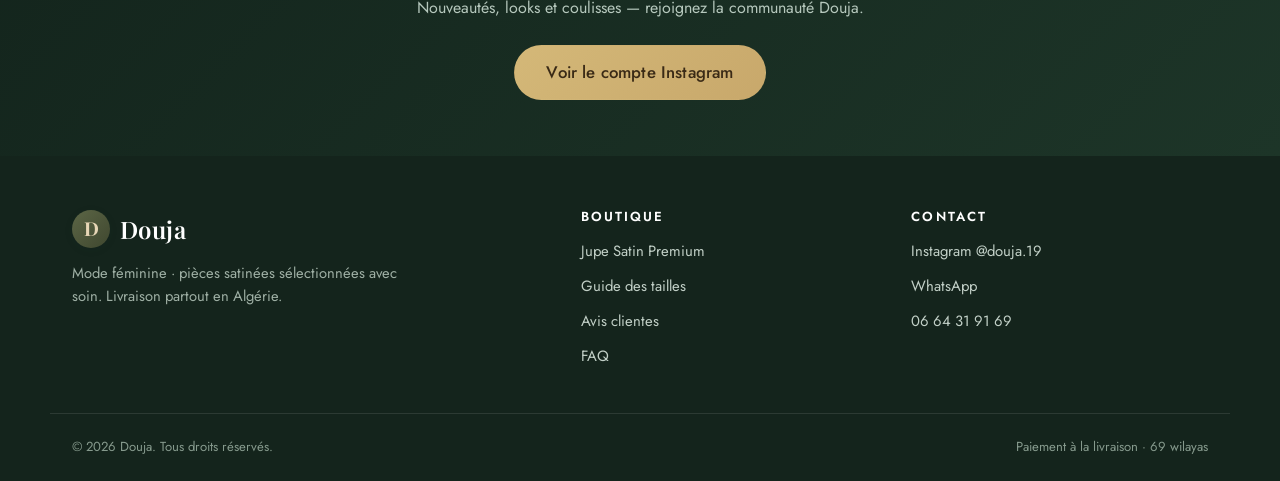
==== commit a5053e90: "Couleurs reelles (Champagne/Rose/Noir/Vert sauge/Marron) + systeme de vraies photos par couleur (rep" ====
--- a/index.html
+++ b/index.html
@@ -181,8 +181,8 @@
       <div class="product__thumbs" id="thumbs">
         <button class="thumb is-active product-photo" data-img="1" data-color="#dcc28e" aria-label="Vue 1"></button>
         <button class="thumb product-photo" data-img="2" data-color="#d3a3ab" aria-label="Vue 2"></button>
-        <button class="thumb product-photo" data-img="3" data-color="#4a2c1d" aria-label="Vue 3"></button>
-        <button class="thumb product-photo" data-img="4" data-color="#e9dcc4" aria-label="Vue 4"></button>
+        <button class="thumb product-photo" data-img="3" data-color="#1c1c22" aria-label="Vue 3"></button>
+        <button class="thumb product-photo" data-img="4" data-color="#9caf8f" aria-label="Vue 4"></button>
       </div>
     </div>
 
@@ -212,9 +212,9 @@
         <div class="opt__label"><span data-i18n="opt.color">Couleur :</span> <strong id="colorName">Champagne</strong></div>
         <div class="swatches" id="swatches" role="radiogroup" aria-label="Couleur">
           <button class="swatch is-active" style="--c:#dcc28e" data-name="Champagne" role="radio" aria-checked="true" aria-label="Champagne"></button>
-          <button class="swatch" style="--c:#e9dcc4" data-name="Crème" role="radio" aria-checked="false" aria-label="Crème"></button>
-          <button class="swatch" style="--c:#f1ede6" data-name="Blanc" role="radio" aria-checked="false" aria-label="Blanc"></button>
           <button class="swatch" style="--c:#d3a3ab" data-name="Rose poudré" role="radio" aria-checked="false" aria-label="Rose poudré"></button>
+          <button class="swatch" style="--c:#1c1c22" data-name="Noir" role="radio" aria-checked="false" aria-label="Noir"></button>
+          <button class="swatch" style="--c:#9caf8f" data-name="Vert sauge" role="radio" aria-checked="false" aria-label="Vert sauge"></button>
           <button class="swatch" style="--c:#4a2c1d" data-name="Marron" role="radio" aria-checked="false" aria-label="Marron"></button>
         </div>
       </div>
@@ -268,7 +268,7 @@
       <article class="feature">
         <div class="feature__ic"><svg viewBox="0 0 24 24"><path d="M4 7h16M4 12h16M4 17h10"/></svg></div>
         <h3 data-i18n="feat4.t">5 couleurs</h3>
-        <p data-i18n="feat4.p">Champagne, crème, blanc, rose poudré, marron. Trouvez la vôtre.</p>
+        <p data-i18n="feat4.p">Champagne, rose poudré, noir, vert sauge, marron. Trouvez la vôtre.</p>
       </article>
     </div>
   </div>
@@ -426,9 +426,9 @@
           <label for="orderColor"><span data-i18n="f.color">Couleur</span> <span class="req">*</span></label>
           <select id="orderColor" name="color" required>
             <option value="Champagne" data-i18n="col.champagne">Champagne</option>
-            <option value="Crème" data-i18n="col.creme">Crème</option>
-            <option value="Blanc" data-i18n="col.blanc">Blanc</option>
             <option value="Rose poudré" data-i18n="col.rose">Rose poudré</option>
+            <option value="Noir" data-i18n="col.noir">Noir</option>
+            <option value="Vert sauge" data-i18n="col.vert">Vert sauge</option>
             <option value="Marron" data-i18n="col.marron">Marron</option>
           </select>
         </div>
--- a/css/styles.css
+++ b/css/styles.css
@@ -185,6 +185,9 @@
 .thumb .skirt{filter:none}
 .summary__photo::before,.summary__photo::after{display:none}
 .summary__photo .skirt{filter:drop-shadow(0 6px 10px rgba(40,20,28,.18))}
+/* Vraie photo présente : on masque l'illustration et le cadre */
+.product-photo.has-photo .skirt{display:none}
+.product-photo.has-photo::before{display:none}
 /* Caché : remplacé par l'illustration */
 .product-photo__hint{display:none}
 /* Si une image réelle est définie via --img, elle s'affiche par-dessus */
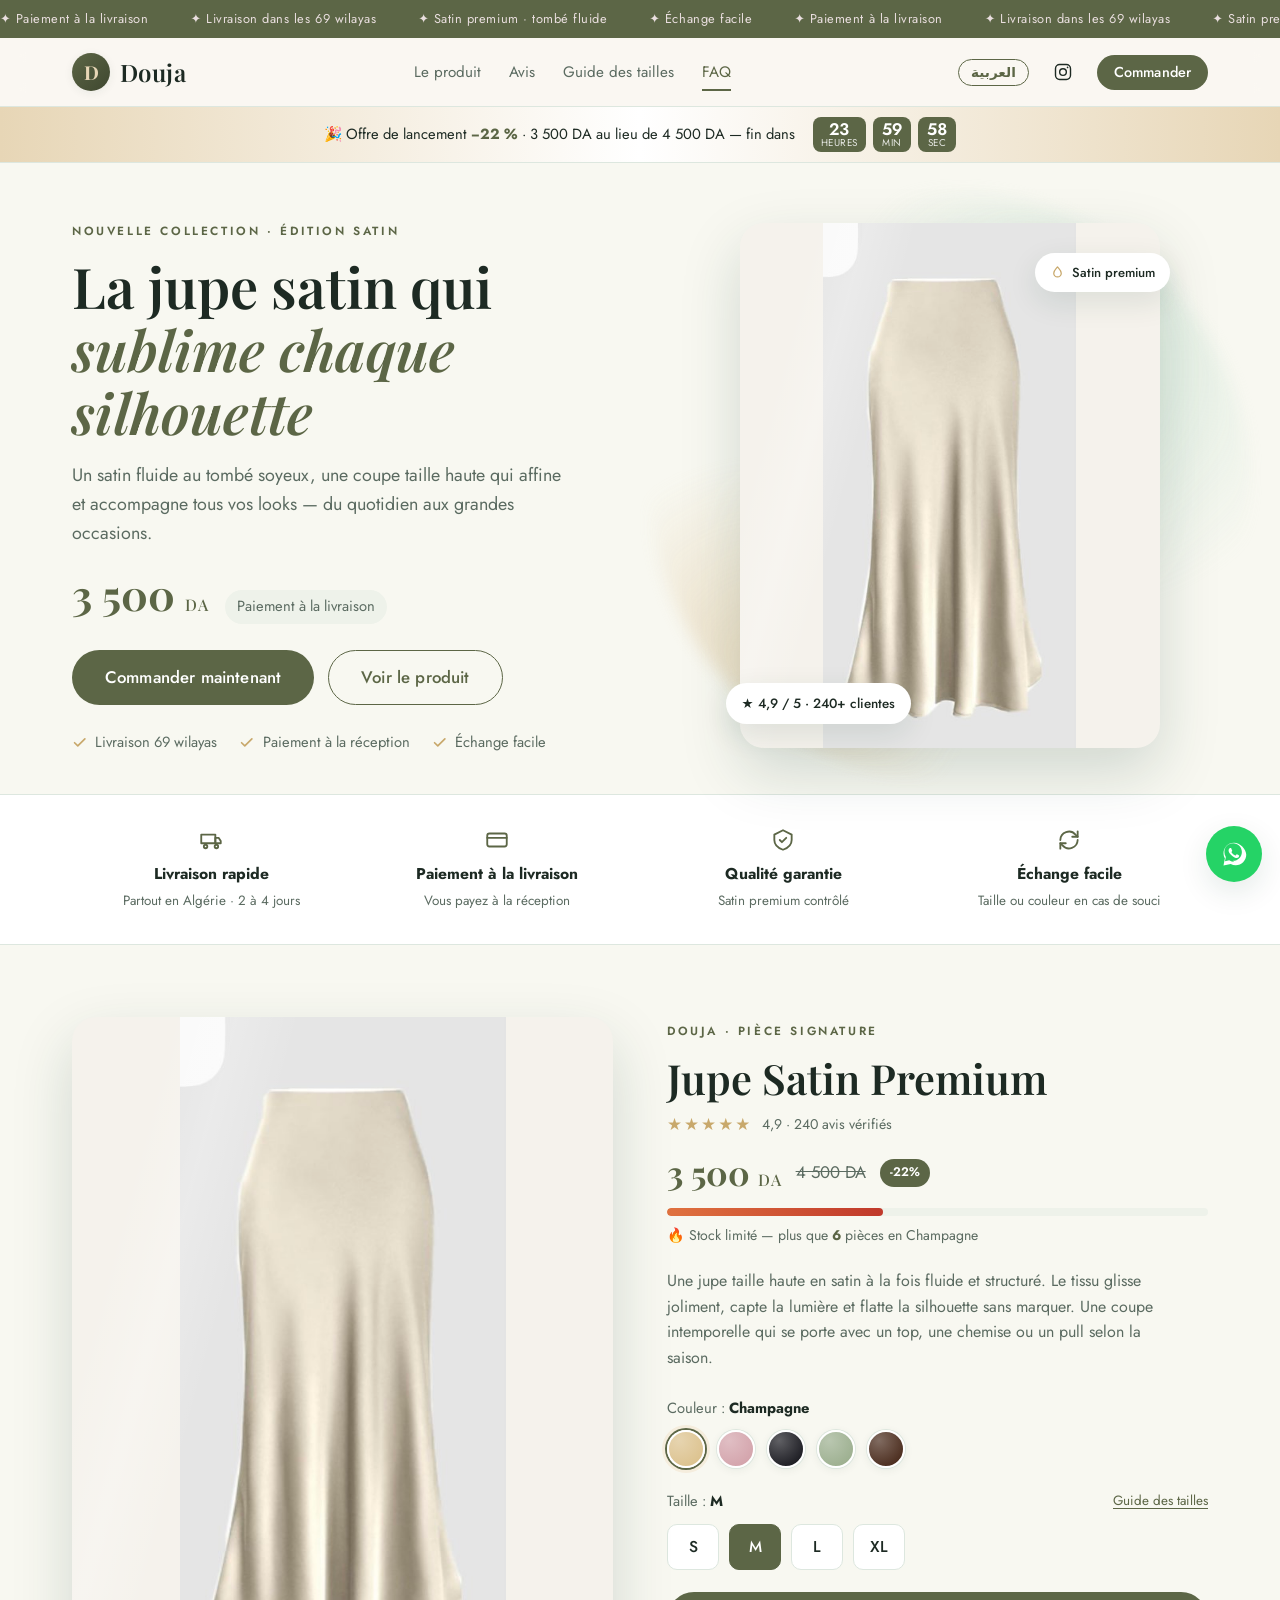
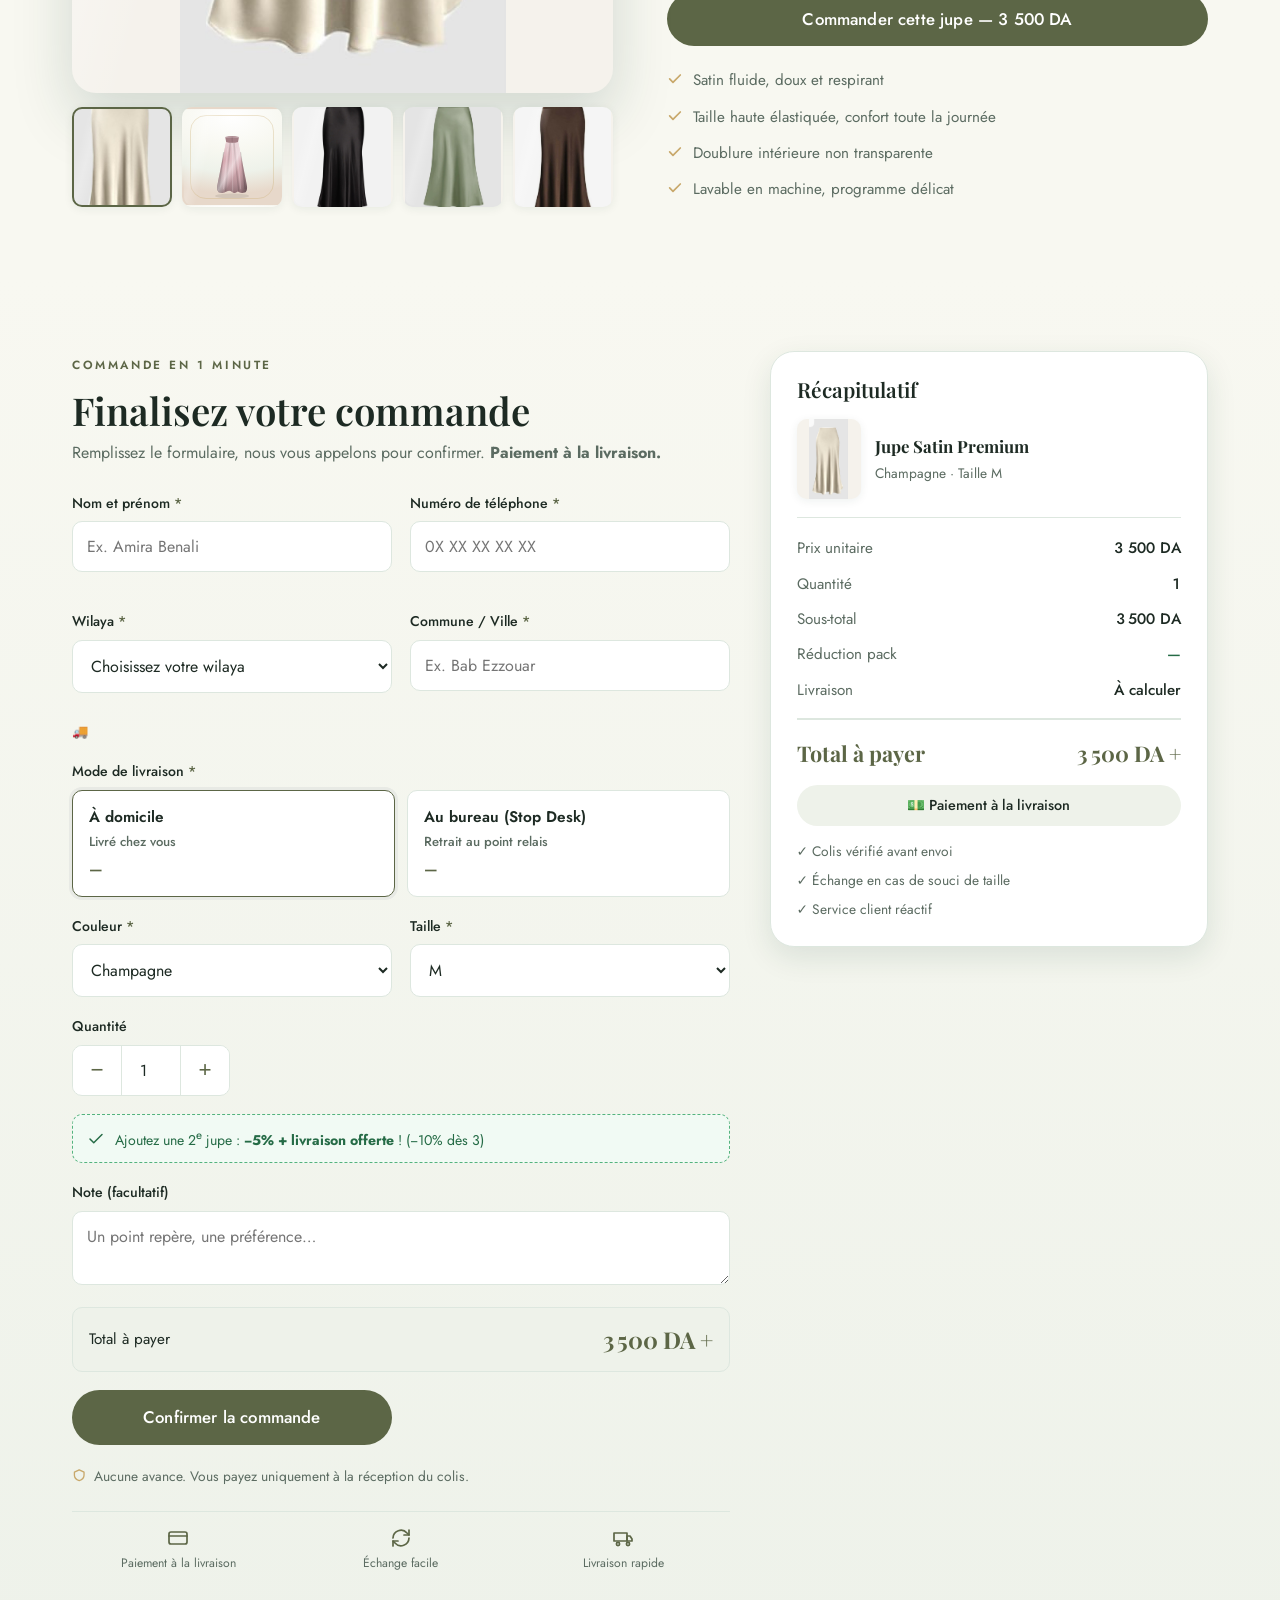
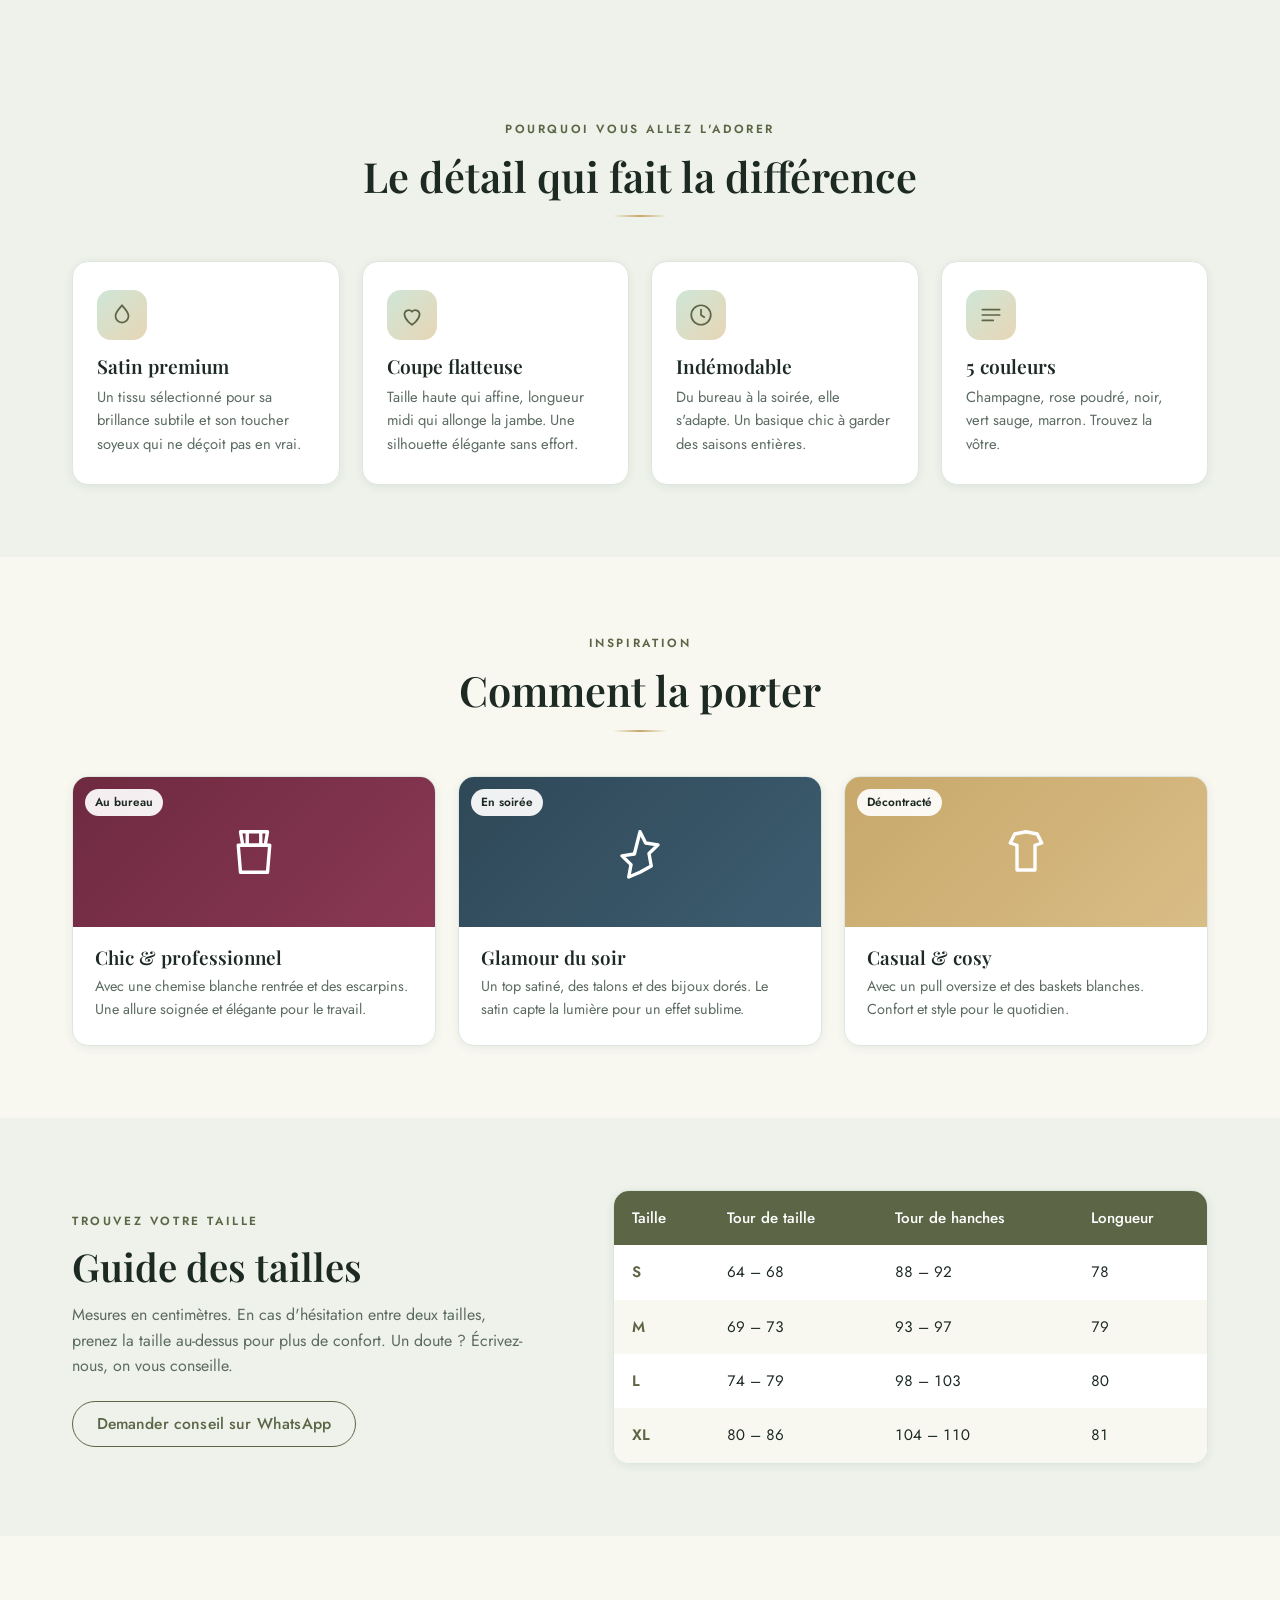
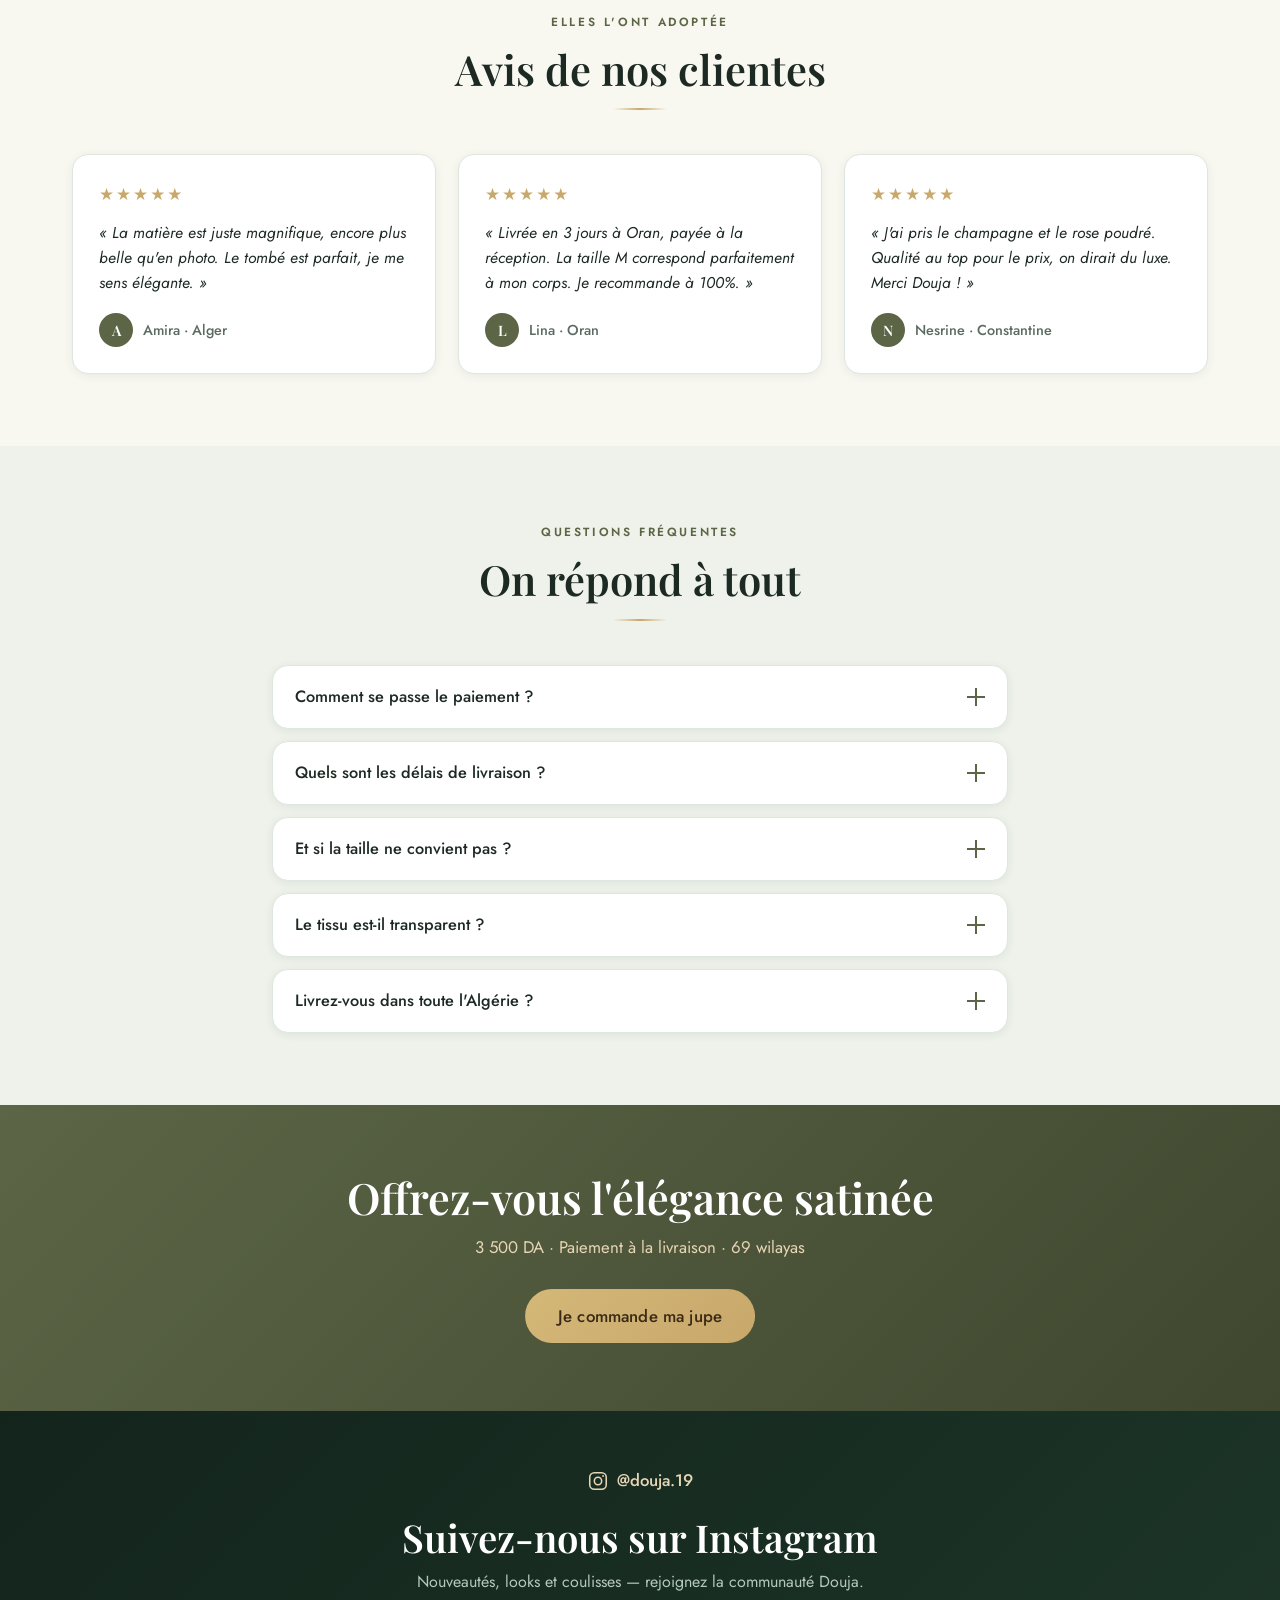
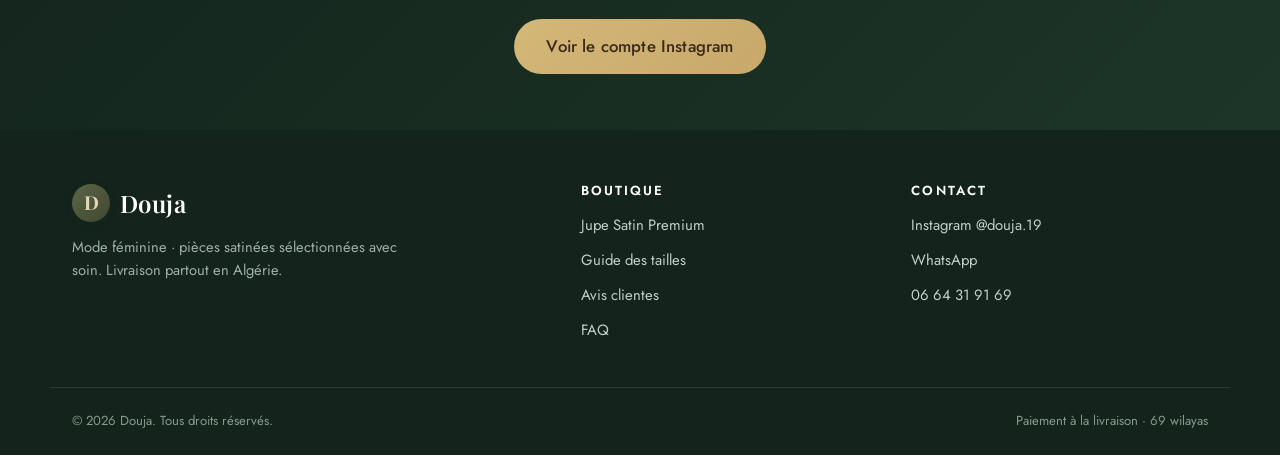
==== commit 0eb72f8f: "Vignettes = galerie des couleurs (vraies photos), cliquables et synchronisees avec les pastilles" ====
--- a/index.html
+++ b/index.html
@@ -179,10 +179,11 @@
     <div class="product__gallery">
       <div class="product__main product-photo" id="mainPhoto" data-color="#dcc28e" role="img" aria-label="Jupe satin couleur sélectionnée"></div>
       <div class="product__thumbs" id="thumbs">
-        <button class="thumb is-active product-photo" data-img="1" data-color="#dcc28e" aria-label="Vue 1"></button>
-        <button class="thumb product-photo" data-img="2" data-color="#d3a3ab" aria-label="Vue 2"></button>
-        <button class="thumb product-photo" data-img="3" data-color="#1c1c22" aria-label="Vue 3"></button>
-        <button class="thumb product-photo" data-img="4" data-color="#9caf8f" aria-label="Vue 4"></button>
+        <button class="thumb is-active product-photo" data-name="Champagne" aria-label="Champagne"></button>
+        <button class="thumb product-photo" data-name="Rose poudré" aria-label="Rose poudré"></button>
+        <button class="thumb product-photo" data-name="Noir" aria-label="Noir"></button>
+        <button class="thumb product-photo" data-name="Vert sauge" aria-label="Vert sauge"></button>
+        <button class="thumb product-photo" data-name="Marron" aria-label="Marron"></button>
       </div>
     </div>
 
--- a/css/styles.css
+++ b/css/styles.css
@@ -188,6 +188,15 @@
 /* Vraie photo présente : on masque l'illustration et le cadre */
 .product-photo.has-photo .skirt{display:none}
 .product-photo.has-photo::before{display:none}
+/* Photo entière visible (pas de découpe) + fond crème propre sur les côtés */
+.product-photo.has-photo{
+  background-size:contain;
+  background-repeat:no-repeat;
+  background-position:center;
+  background-color:#f5f2ec;
+}
+/* Les vignettes gardent la photo en remplissage (petit format) */
+.thumb.has-photo{background-size:cover}
 /* Caché : remplacé par l'illustration */
 .product-photo__hint{display:none}
 /* Si une image réelle est définie via --img, elle s'affiche par-dessus */
@@ -226,7 +235,7 @@
 /* ---------- Produit ---------- */
 .product{display:grid;grid-template-columns:1fr 1fr;gap:54px;align-items:start}
 .product__main{margin-bottom:14px}
-.product__thumbs{display:grid;grid-template-columns:repeat(4,1fr);gap:12px}
+.product__thumbs{display:grid;grid-template-columns:repeat(5,1fr);gap:10px}
 .thumb{aspect-ratio:1;border-radius:var(--r-sm);border:2px solid transparent;cursor:pointer;padding:0;box-shadow:var(--sh-sm)}
 .thumb.is-active{border-color:var(--wine)}
 .product__info h2{font-size:clamp(1.9rem,3.4vw,2.6rem);margin-bottom:10px}
